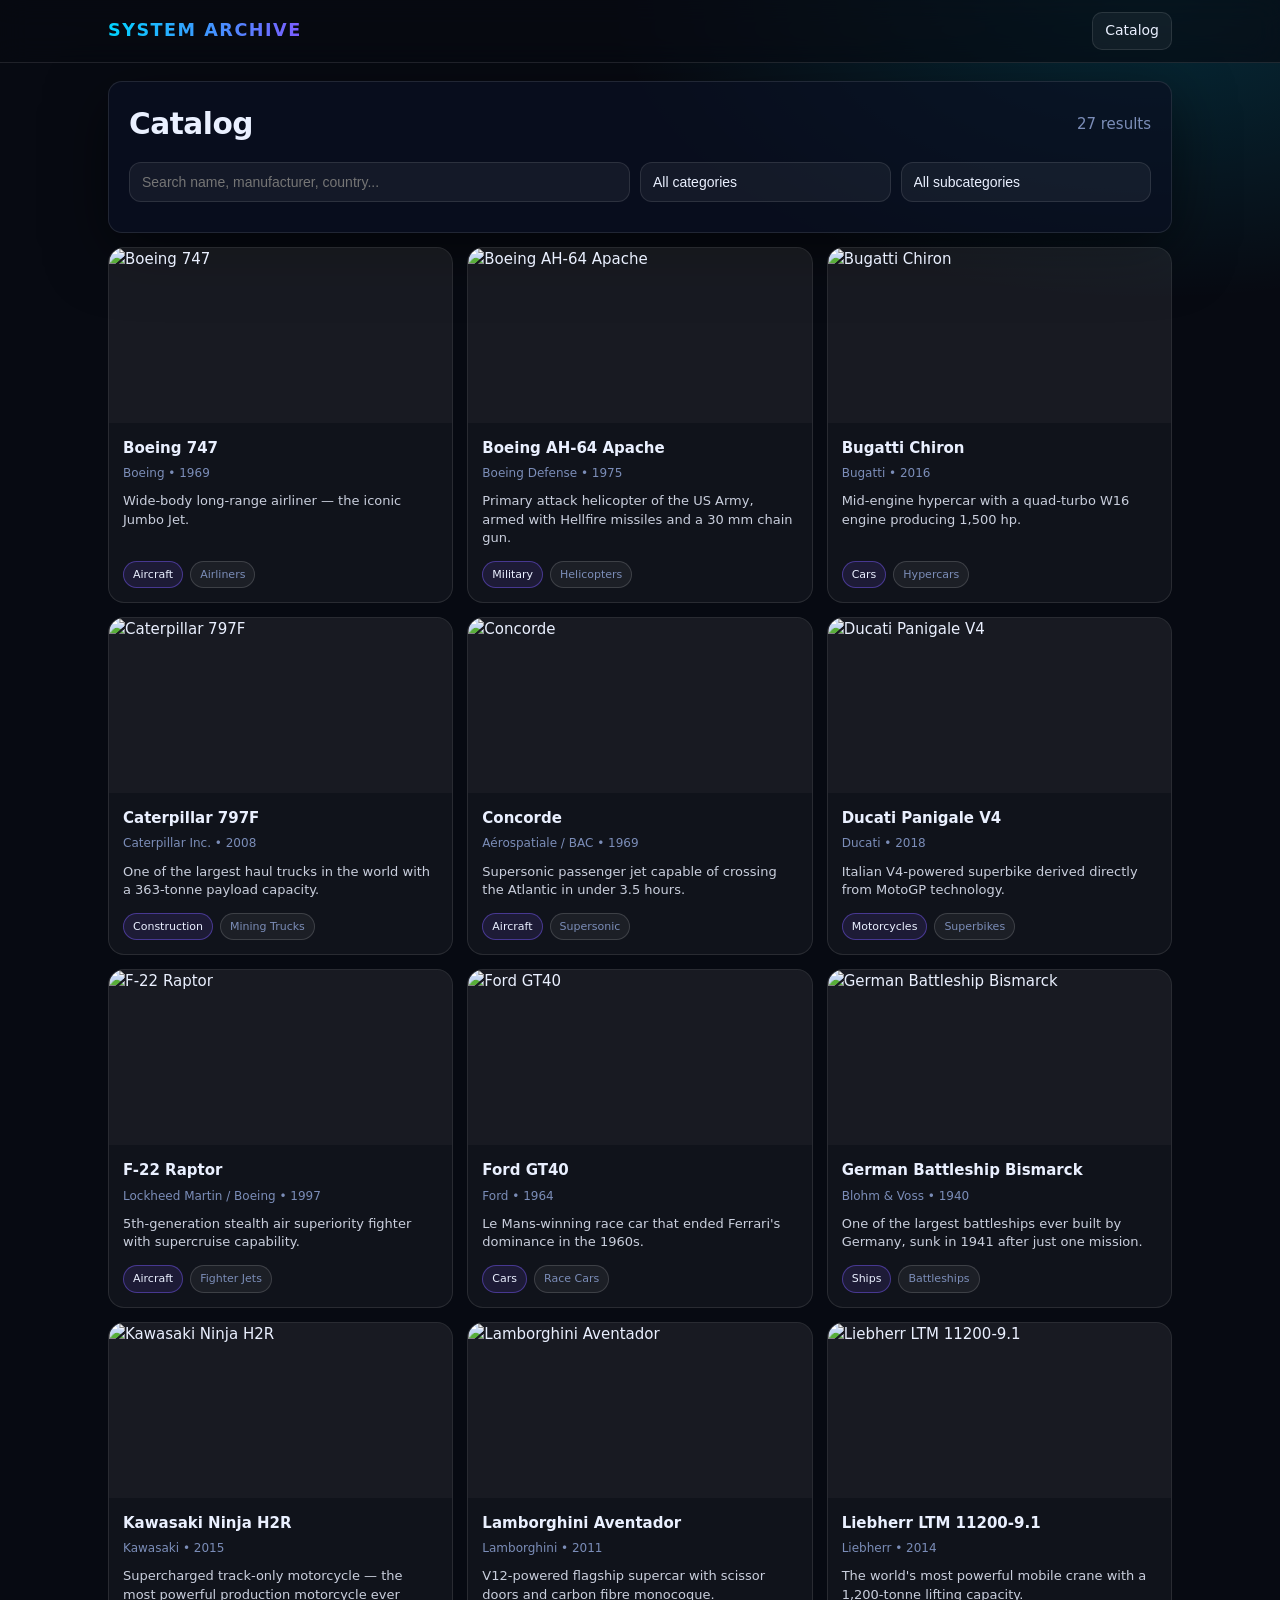
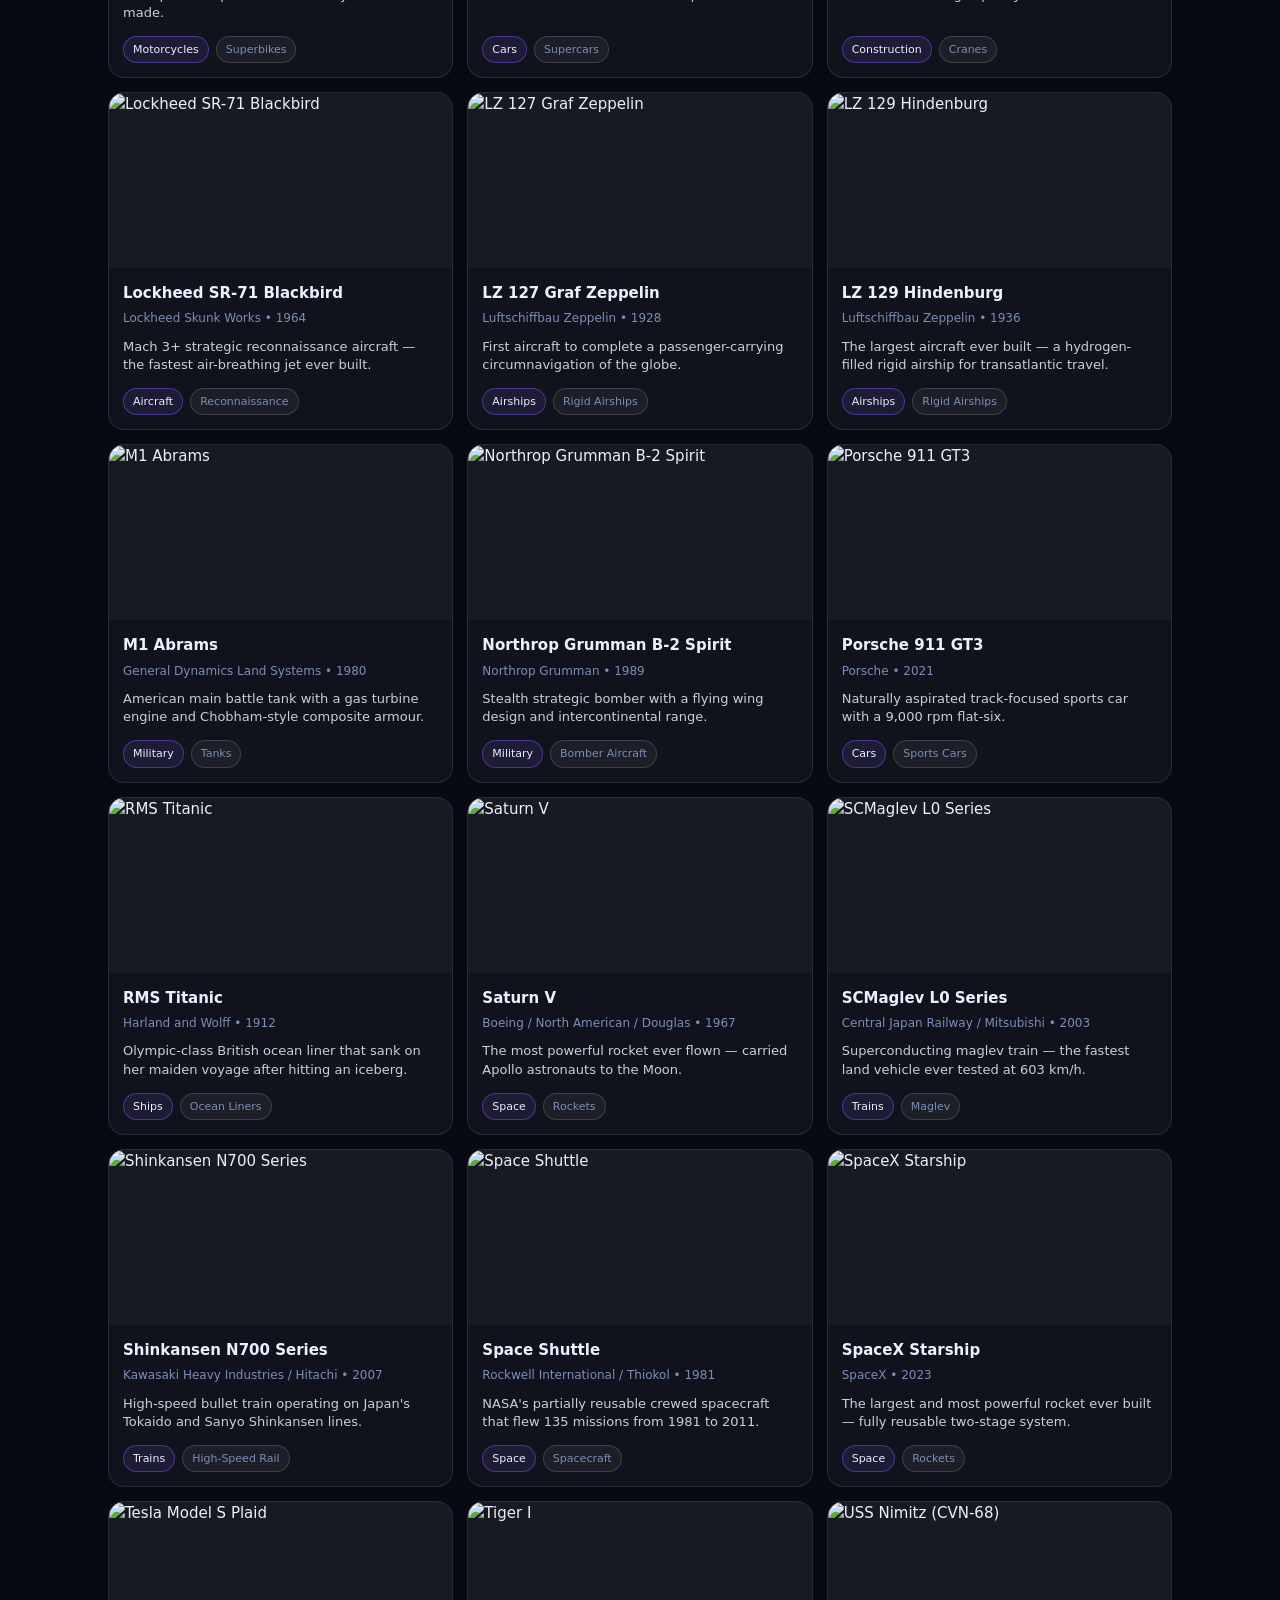
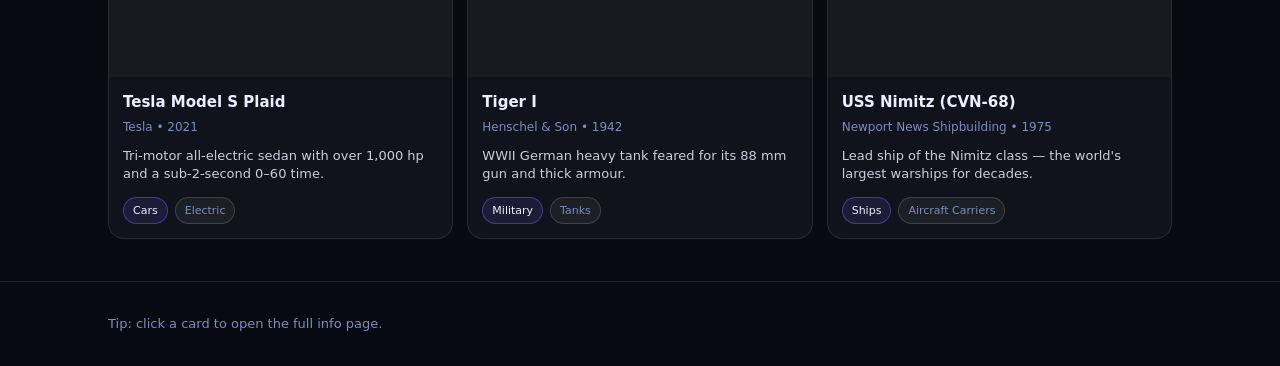
==== catalog.html @ 3d69c048 "feat: rebuild SYSTEM-ARCHIVE as multi-page site" ====
<!doctype html>
<html lang="en">
<head>
  <meta charset="utf-8" />
  <meta name="viewport" content="width=device-width, initial-scale=1" />
  <title>Catalog • SYSTEM ARCHIVE</title>
  <link rel="stylesheet" href="./css/styles.css" />
</head>
<body>
  <header class="top">
    <div class="wrap top__inner">
      <a class="brand" href="./index.html">SYSTEM ARCHIVE</a>
      <nav class="nav">
        <a href="./catalog.html" aria-current="page">Catalog</a>
      </nav>
    </div>
  </header>

  <main class="wrap">
    <section class="panel">
      <div class="row">
        <h1 style="margin:0">Catalog</h1>
        <div id="resultsCount" class="muted">0 results</div>
      </div>

      <div class="filters">
        <input id="searchInput" class="input" placeholder="Search name, manufacturer, country..." />
        <select id="categorySelect" class="input"></select>
        <select id="subcategorySelect" class="input"></select>
      </div>

      <div id="fatalError" class="error"></div>
    </section>

    <section class="grid" id="resultsGrid"></section>
  </main>

  <footer class="foot">
    <div class="wrap muted">Tip: click a card to open the full info page.</div>
  </footer>

  <script src="./js/app.js"></script>
</body>
</html>
---- css/styles.css ----
/* ── TOKENS ── */
:root {
  --bg:       #070A12;
  --bg2:      #0B1022;
  --text:     #EAF0FF;
  --muted:    #7B8DB8;
  --line:     rgba(255,255,255,.10);
  --accent:   #7C5CFF;
  --accent2:  #00D4FF;
  --shadow:   0 18px 60px rgba(0,0,0,.5);
  --r:        14px;
  --max:      1100px;
  --t:        .15s ease;
}

/* ── RESET ── */
*, *::before, *::after { box-sizing: border-box; margin: 0; padding: 0; }
html { scroll-behavior: smooth; }
body {
  font-family: ui-sans-serif, system-ui, -apple-system, "Segoe UI", Roboto, Arial, sans-serif;
  font-size: 15px;
  line-height: 1.55;
  color: var(--text);
  background:
    radial-gradient(900px 500px at 10% -10%, rgba(124,92,255,.22), transparent 60%),
    radial-gradient(900px 500px at 90%   0%, rgba(0,212,255,.16),  transparent 60%),
    var(--bg);
  min-height: 100vh;
}

a { color: inherit; text-decoration: none; }
img { display: block; max-width: 100%; }

/* ── LAYOUT ── */
.wrap {
  max-width: var(--max);
  margin: 0 auto;
  padding: 18px;
}

/* ── TYPOGRAPHY ── */
h1 { font-size: 1.85rem; font-weight: 800; letter-spacing: -.5px; }
h2 { font-size: 1.25rem; font-weight: 700; margin: 18px 0 10px; }
h3 { font-size: 1rem;    font-weight: 700; }
p  { margin-top: 8px; }

.muted { color: var(--muted); }
.error { color: #ffb4b4; margin-top: 10px; }

/* ── PANEL ── */
.panel {
  background: rgba(11,16,34,.72);
  border: 1px solid var(--line);
  border-radius: var(--r);
  box-shadow: var(--shadow);
  padding: 20px;
  margin-bottom: 14px;
}

/* ── HEADER ── */
.top {
  position: sticky;
  top: 0;
  z-index: 100;
  backdrop-filter: blur(14px);
  -webkit-backdrop-filter: blur(14px);
  background: rgba(7,10,18,.65);
  border-bottom: 1px solid var(--line);
}
.top__inner {
  display: flex;
  align-items: center;
  justify-content: space-between;
  gap: 12px;
  padding-top: 12px;
  padding-bottom: 12px;
}
.brand {
  font-size: 1.1rem;
  font-weight: 900;
  letter-spacing: 1.5px;
  text-transform: uppercase;
  background: linear-gradient(90deg, var(--accent2), var(--accent));
  -webkit-background-clip: text;
  -webkit-text-fill-color: transparent;
  background-clip: text;
}
.nav { display: flex; gap: 8px; }
.nav a {
  padding: 7px 12px;
  border-radius: 10px;
  border: 1px solid transparent;
  font-size: 14px;
  transition: border-color var(--t), background var(--t);
}
.nav a:hover,
.nav a[aria-current="page"] {
  border-color: var(--line);
  background: rgba(255,255,255,.05);
}

/* ── BUTTON ── */
.btn {
  display: inline-flex;
  align-items: center;
  justify-content: center;
  padding: 10px 18px;
  border-radius: 12px;
  border: 1px solid rgba(124,92,255,.4);
  background: linear-gradient(90deg, rgba(124,92,255,.25), rgba(0,212,255,.14));
  font-size: 14px;
  font-weight: 600;
  color: var(--text);
  cursor: pointer;
  transition: border-color var(--t), background var(--t), transform var(--t);
}
.btn:hover {
  border-color: rgba(124,92,255,.75);
  background: linear-gradient(90deg, rgba(124,92,255,.35), rgba(0,212,255,.22));
  transform: translateY(-1px);
}
.btn:active { transform: translateY(0); }

/* ── HERO ── */
.hero h1 { margin-bottom: 6px; }
.hero p   { color: var(--muted); }
.hero__actions { margin-top: 16px; display: flex; gap: 10px; flex-wrap: wrap; }

/* ── CATEGORY GRID (home) ── */
.catgrid {
  display: grid;
  grid-template-columns: repeat(5, minmax(0,1fr));
  gap: 12px;
  margin-top: 14px;
}
.cat {
  display: flex;
  flex-direction: column;
  gap: 4px;
  padding: 16px 14px;
  border: 1px solid var(--line);
  border-radius: 16px;
  background: rgba(255,255,255,.04);
  transition: transform var(--t), border-color var(--t), background var(--t);
}
.cat:hover {
  transform: translateY(-3px);
  border-color: rgba(124,92,255,.55);
  background: rgba(124,92,255,.08);
}
.cat__emoji { font-size: 26px; }
.cat__title { font-size: 15px; font-weight: 700; margin-top: 6px; }
.cat__count { font-size: 13px; color: var(--muted); }

/* ── FILTERS (catalog) ── */
section.panel + .grid { margin-top: 0; }

.filters {
  display: grid;
  grid-template-columns: 2fr 1fr 1fr;
  gap: 10px;
  margin-top: 14px;
}

.input {
  width: 100%;
  padding: 11px 12px;
  border-radius: 12px;
  border: 1px solid var(--line);
  background: rgba(255,255,255,.05);
  color: var(--text);
  font-size: 14px;
  outline: none;
  appearance: none;
  color-scheme: dark;
  transition: border-color var(--t);
}
.input:focus { border-color: rgba(124,92,255,.6); }

option {
  background: #0E1632;
  color: var(--text);
}

/* ── ROW UTILITY ── */
.row {
  display: flex;
  align-items: center;
  justify-content: space-between;
  gap: 12px;
  flex-wrap: wrap;
}

/* ── CARD GRID ── */
.grid {
  display: grid;
  grid-template-columns: repeat(3, minmax(0,1fr));
  gap: 14px;
  margin-top: 14px;
}

/* ── CARD ── */
.card {
  display: flex;
  flex-direction: column;
  border: 1px solid var(--line);
  border-radius: 16px;
  overflow: hidden;
  background: rgba(255,255,255,.04);
  transition: transform var(--t), border-color var(--t), box-shadow var(--t);
}
.card:hover {
  transform: translateY(-3px);
  border-color: rgba(0,212,255,.4);
  box-shadow: 0 10px 40px rgba(0,212,255,.08);
}
.card__media {
  height: 175px;
  background: rgba(255,255,255,.03);
  overflow: hidden;
}
.card__media img {
  width: 100%;
  height: 100%;
  object-fit: cover;
  transition: transform .3s ease;
}
.card:hover .card__media img { transform: scale(1.04); }
.card__placeholder {
  height: 100%;
  display: flex;
  align-items: center;
  justify-content: center;
  color: var(--muted);
  font-size: 13px;
}
.card__body   { padding: 14px; display: flex; flex-direction: column; gap: 4px; flex: 1; }
.card__title  { font-weight: 800; font-size: 15px; }
.card__meta   { color: var(--muted); font-size: 12px; }
.card__desc   { color: rgba(234,240,255,.85); font-size: 13px; line-height: 1.4; flex: 1; margin-top: 6px; }

/* ── CHIPS ── */
.chiprow {
  display: flex;
  gap: 7px;
  flex-wrap: wrap;
  margin-top: 10px;
}
.chip {
  font-size: 11px;
  padding: 4px 9px;
  border-radius: 999px;
  border: 1px solid rgba(124,92,255,.45);
  background: rgba(124,92,255,.12);
  text-transform: capitalize;
}
.chip--muted {
  border-color: rgba(255,255,255,.15);
  background: rgba(255,255,255,.05);
  color: var(--muted);
}

/* ── BREADCRUMBS ── */
.crumbs {
  display: flex;
  gap: 8px;
  align-items: center;
  color: var(--muted);
  font-size: 13px;
  margin-bottom: 14px;
  flex-wrap: wrap;
}
.crumbs a { color: var(--text); opacity: .85; }
.crumbs a:hover { opacity: 1; }

/* ── MACHINE DETAIL PAGE ── */
.machine {
  display: grid;
  grid-template-columns: 1fr 1.2fr;
  gap: 20px;
  margin-top: 12px;
  align-items: start;
}
.machine__media img {
  width: 100%;
  height: 360px;
  object-fit: cover;
  border-radius: 14px;
  border: 1px solid var(--line);
}
.machine__info h1 { margin-bottom: 4px; }
.machine__info .muted { font-size: 13px; }

/* ── SPECS TABLE ── */
.specs {
  width: 100%;
  border-collapse: separate;
  border-spacing: 0;
  border: 1px solid var(--line);
  border-radius: 14px;
  overflow: hidden;
  margin-top: 4px;
}
.specs th,
.specs td {
  padding: 10px 14px;
  border-bottom: 1px solid var(--line);
  font-size: 14px;
  text-align: left;
}
.specs th {
  width: 38%;
  font-weight: 600;
  text-transform: capitalize;
  color: var(--muted);
  background: rgba(255,255,255,.03);
}
.specs tr:last-child th,
.specs tr:last-child td { border-bottom: none; }

/* ── SOURCE LINKS ── */
.links { margin: 0; padding-left: 18px; }
.links li { margin-top: 6px; }
.links a { color: var(--accent2); font-size: 14px; }
.links a:hover { text-decoration: underline; }

/* ── FOOTER ── */
.foot {
  margin-top: 24px;
  padding: 14px 0;
  border-top: 1px solid var(--line);
  background: rgba(7,10,18,.35);
  font-size: 13px;
}

/* ── SCROLLBAR ── */
::-webkit-scrollbar { width: 7px; height: 7px; }
::-webkit-scrollbar-track { background: var(--bg); }
::-webkit-scrollbar-thumb { background: rgba(124,92,255,.4); border-radius: 4px; }
::-webkit-scrollbar-thumb:hover { background: rgba(124,92,255,.7); }

/* ── RESPONSIVE ── */
@media (max-width: 980px) {
  .catgrid  { grid-template-columns: repeat(3, minmax(0,1fr)); }
  .grid     { grid-template-columns: repeat(2, minmax(0,1fr)); }
  .machine  { grid-template-columns: 1fr; }
  .machine__media img { height: 260px; }
  .filters  { grid-template-columns: 1fr 1fr; }
}
@media (max-width: 600px) {
  h1 { font-size: 1.45rem; }
  .catgrid  { grid-template-columns: repeat(2, minmax(0,1fr)); }
  .grid     { grid-template-columns: 1fr; }
  .filters  { grid-template-columns: 1fr; }
  .machine  { grid-template-columns: 1fr; }
  .machine__media img { height: 210px; }
}
@media (max-width: 380px) {
  .catgrid  { grid-template-columns: 1fr 1fr; }
}
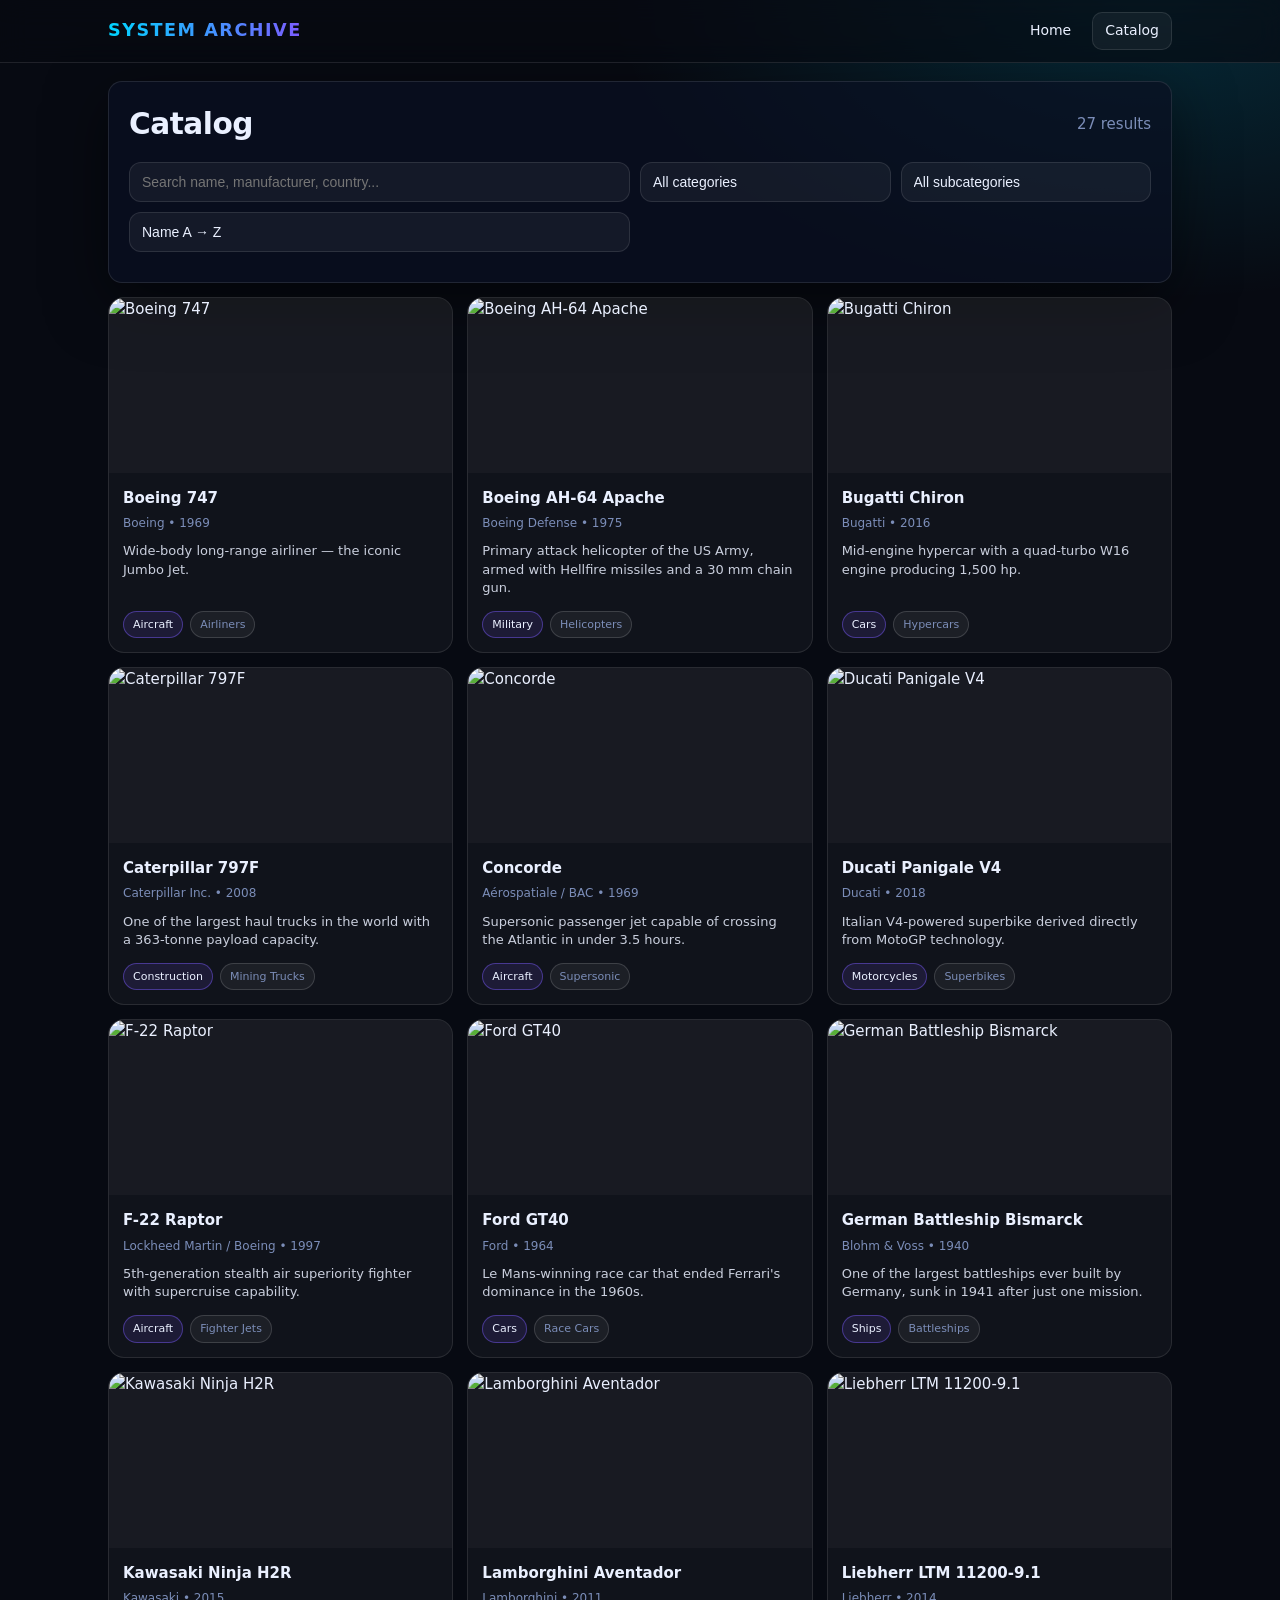
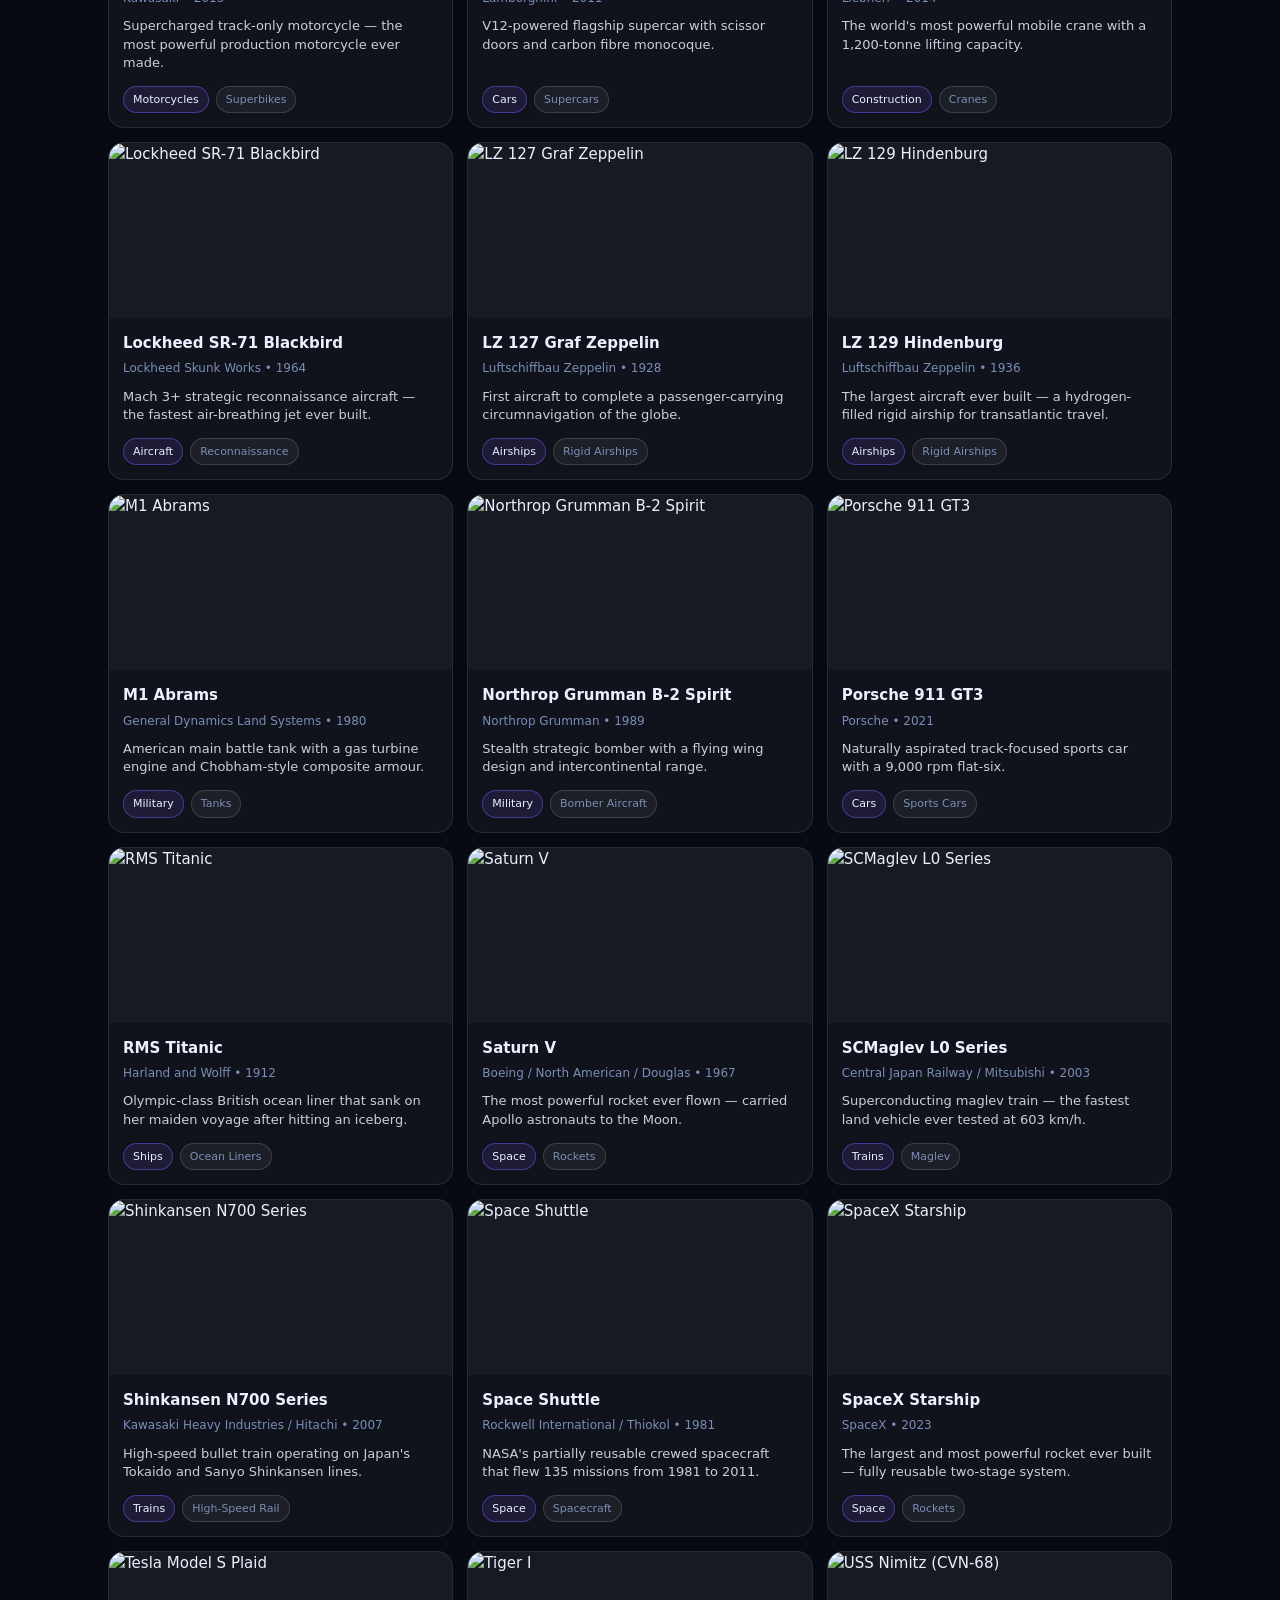
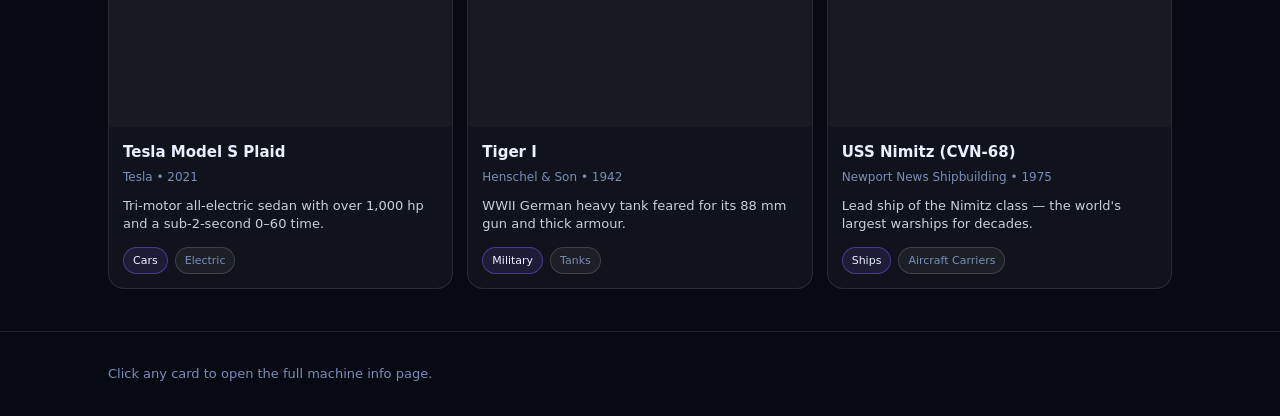
==== commit 522ff59b: "feat: rebuild SYSTEM-ARCHIVE as multi-page site" ====
--- a/catalog.html
+++ b/catalog.html
@@ -7,36 +7,54 @@
   <link rel="stylesheet" href="./css/styles.css" />
 </head>
 <body>
+
   <header class="top">
     <div class="wrap top__inner">
       <a class="brand" href="./index.html">SYSTEM ARCHIVE</a>
       <nav class="nav">
+        <a href="./index.html">Home</a>
         <a href="./catalog.html" aria-current="page">Catalog</a>
       </nav>
     </div>
   </header>
 
-  <main class="wrap">
-    <section class="panel">
-      <div class="row">
-        <h1 style="margin:0">Catalog</h1>
-        <div id="resultsCount" class="muted">0 results</div>
+  <main>
+    <div class="wrap">
+
+      <div class="panel">
+        <div class="row">
+          <h1 style="margin:0">Catalog</h1>
+          <div id="resultsCount" class="muted">0 results</div>
+        </div>
+
+        <div class="filters">
+          <input
+            id="searchInput"
+            class="input"
+            type="search"
+            placeholder="Search name, manufacturer, country..."
+            autocomplete="off"
+          />
+          <select id="categorySelect" class="input"></select>
+          <select id="subcategorySelect" class="input"></select>
+          <select id="sortSelect" class="input">
+            <option value="name_asc">Name A → Z</option>
+            <option value="name_desc">Name Z → A</option>
+            <option value="year_asc">Year oldest first</option>
+            <option value="year_desc">Year newest first</option>
+          </select>
+        </div>
+
+        <div id="fatalError" class="error"></div>
       </div>
 
-      <div class="filters">
-        <input id="searchInput" class="input" placeholder="Search name, manufacturer, country..." />
-        <select id="categorySelect" class="input"></select>
-        <select id="subcategorySelect" class="input"></select>
-      </div>
+      <div class="grid" id="resultsGrid"></div>
 
-      <div id="fatalError" class="error"></div>
-    </section>
-
-    <section class="grid" id="resultsGrid"></section>
+    </div>
   </main>
 
   <footer class="foot">
-    <div class="wrap muted">Tip: click a card to open the full info page.</div>
+    <div class="wrap muted">Click any card to open the full machine info page.</div>
   </footer>
 
   <script src="./js/app.js"></script>
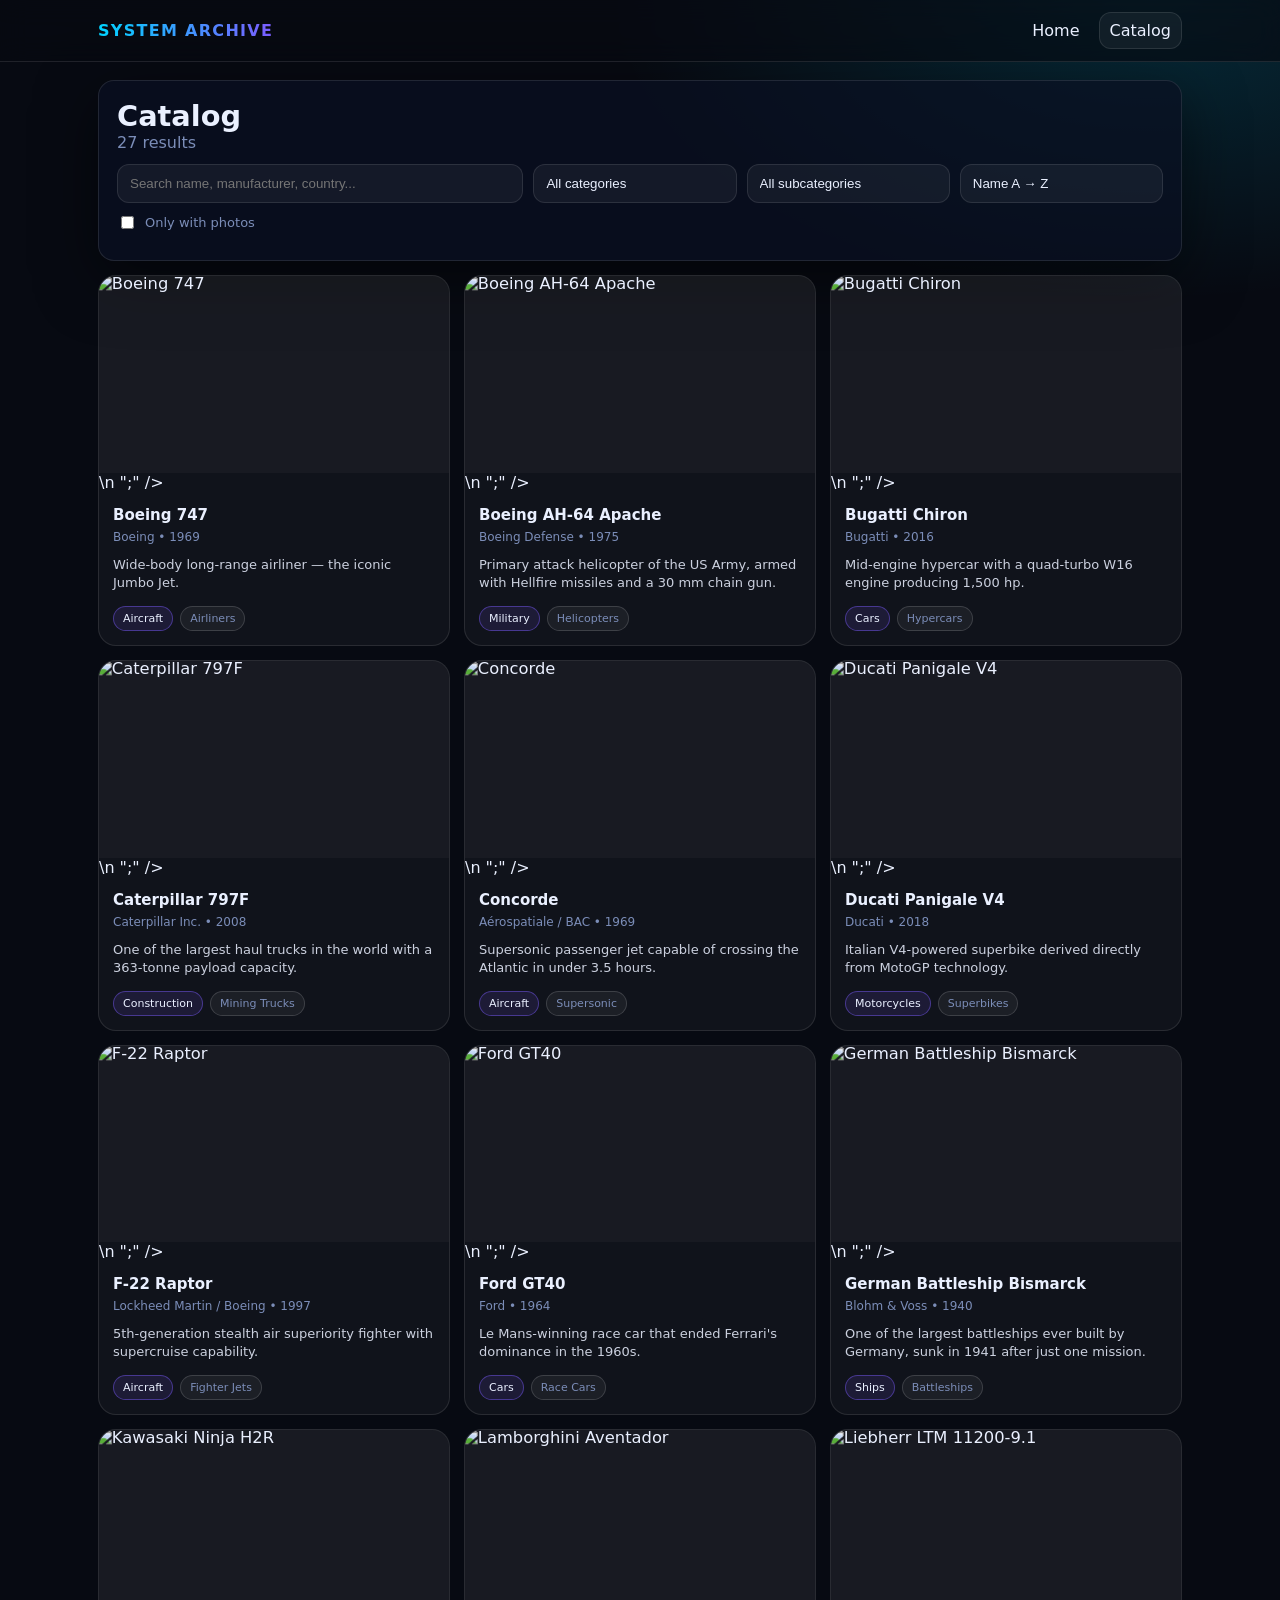
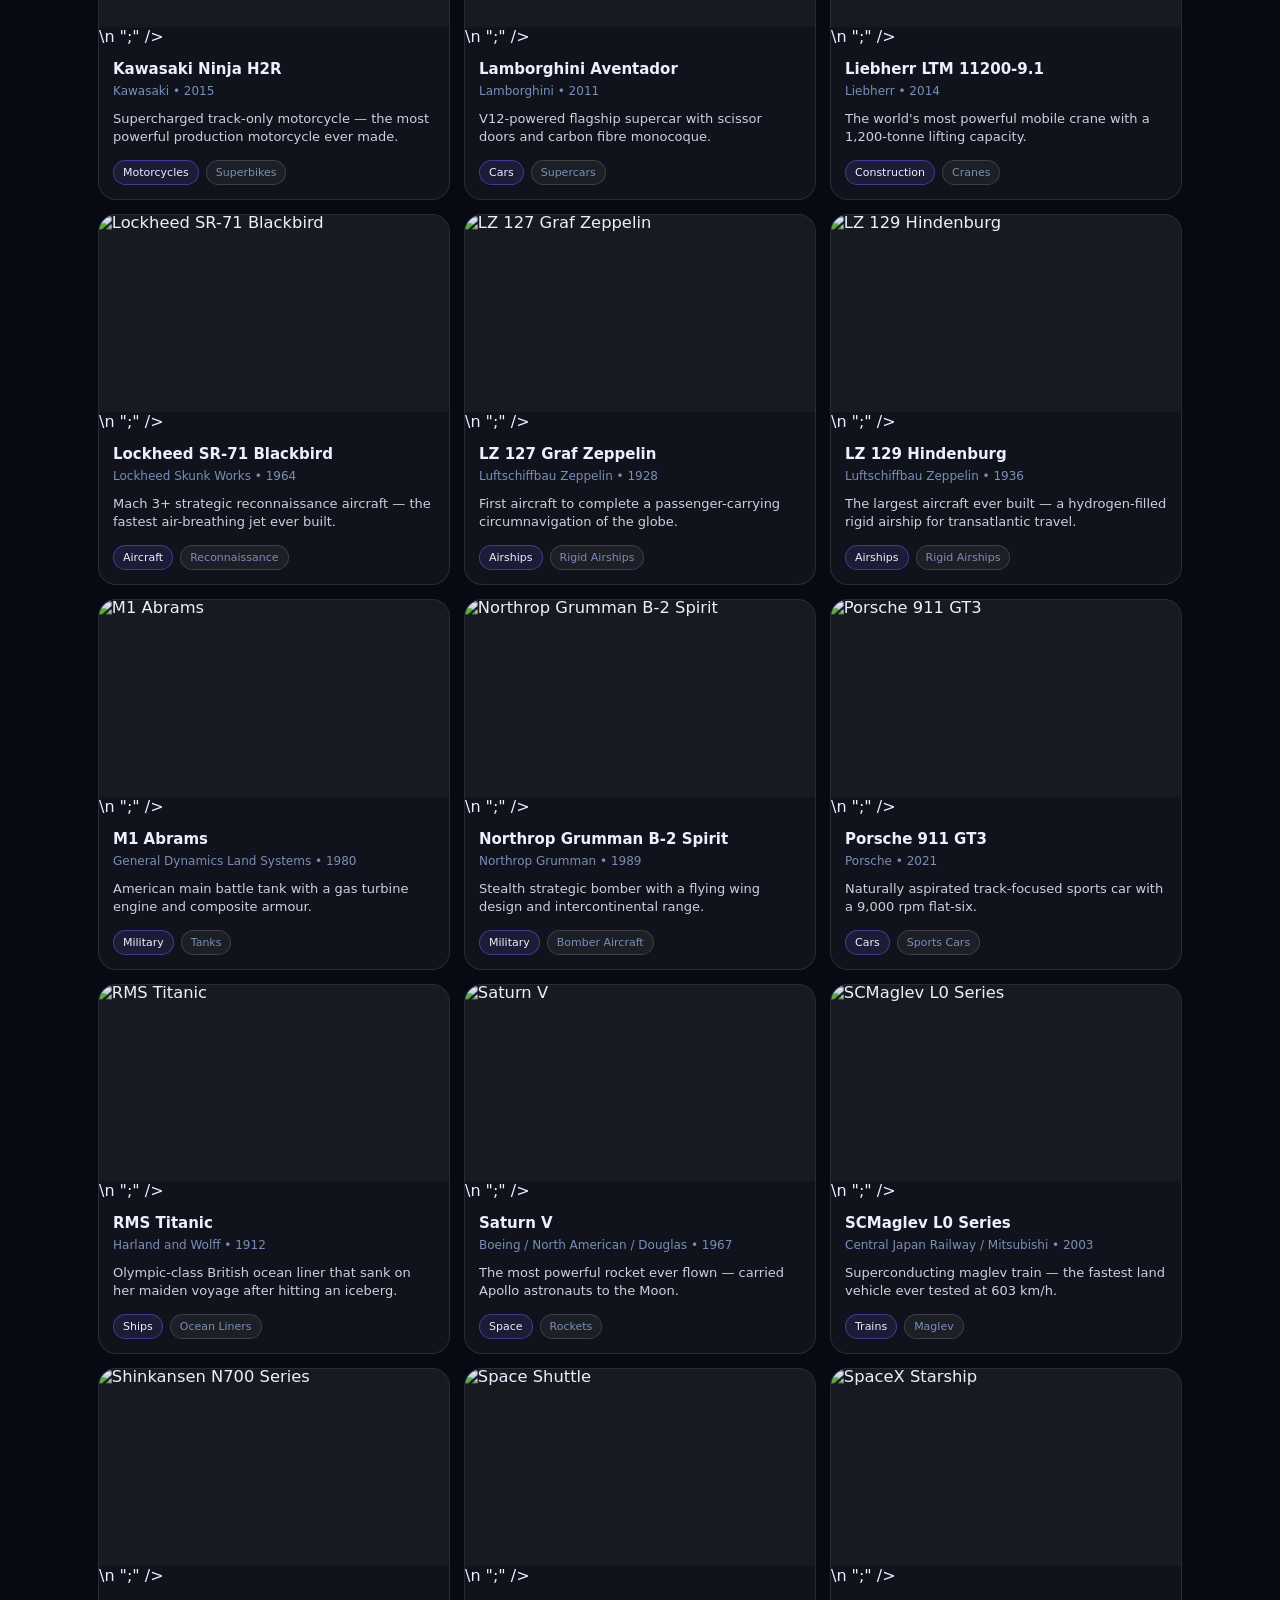
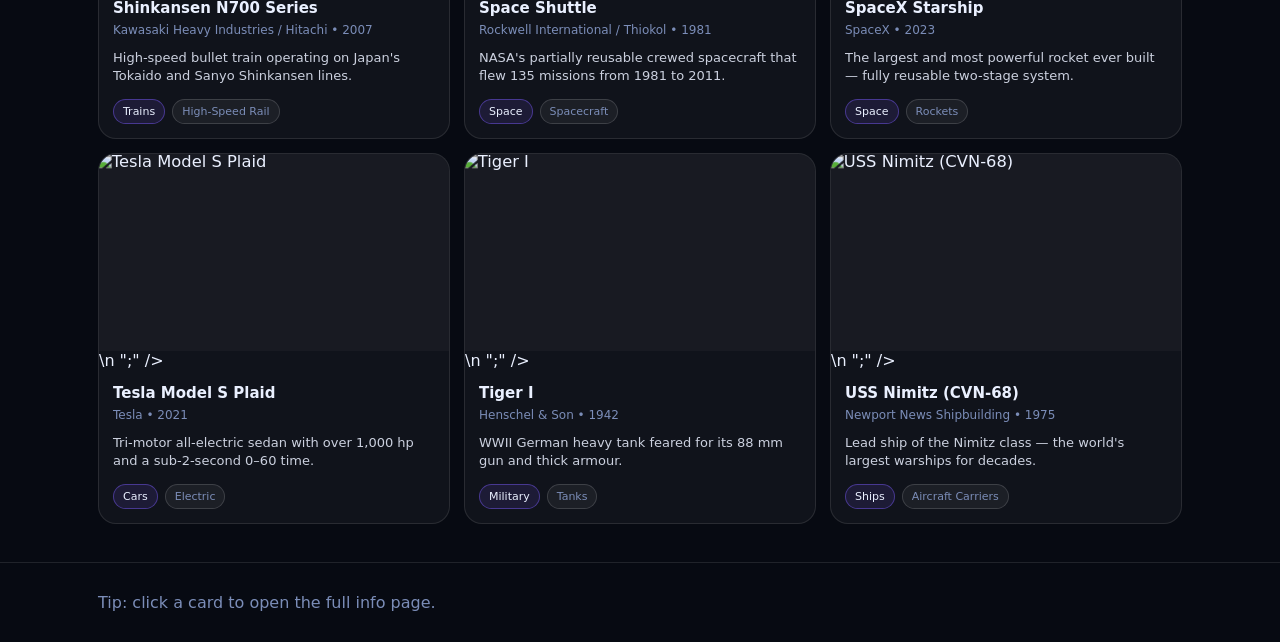
==== commit 5738946a: "feat: rebuild SYSTEM-ARCHIVE as multi-page site" ====
--- a/catalog.html
+++ b/catalog.html
@@ -21,40 +21,41 @@
   <main>
     <div class="wrap">
 
-      <div class="panel">
+      <section class="panel">
         <div class="row">
           <h1 style="margin:0">Catalog</h1>
           <div id="resultsCount" class="muted">0 results</div>
         </div>
 
         <div class="filters">
-          <input
-            id="searchInput"
-            class="input"
-            type="search"
-            placeholder="Search name, manufacturer, country..."
-            autocomplete="off"
-          />
+          <input id="searchInput" class="input" type="search" placeholder="Search name, manufacturer, country..." autocomplete="off" />
           <select id="categorySelect" class="input"></select>
           <select id="subcategorySelect" class="input"></select>
           <select id="sortSelect" class="input">
             <option value="name_asc">Name A → Z</option>
             <option value="name_desc">Name Z → A</option>
+            <option value="year_desc">Year newest first</option>
             <option value="year_asc">Year oldest first</option>
-            <option value="year_desc">Year newest first</option>
           </select>
         </div>
 
+        <div class="toggles">
+          <label class="toggle">
+            <input id="onlyWithPhotos" type="checkbox" />
+            <span>Only with photos</span>
+          </label>
+        </div>
+
         <div id="fatalError" class="error"></div>
-      </div>
+      </section>
 
-      <div class="grid" id="resultsGrid"></div>
+      <section class="grid" id="resultsGrid"></section>
 
     </div>
   </main>
 
   <footer class="foot">
-    <div class="wrap muted">Click any card to open the full machine info page.</div>
+    <div class="wrap muted">Tip: click a card to open the full info page.</div>
   </footer>
 
   <script src="./js/app.js"></script>
--- a/css/styles.css
+++ b/css/styles.css
@@ -1,360 +1,286 @@
-/* ── TOKENS ── */
-:root {
-  --bg:       #070A12;
-  --bg2:      #0B1022;
-  --text:     #EAF0FF;
-  --muted:    #7B8DB8;
-  --line:     rgba(255,255,255,.10);
-  --accent:   #7C5CFF;
-  --accent2:  #00D4FF;
-  --shadow:   0 18px 60px rgba(0,0,0,.5);
-  --r:        14px;
-  --max:      1100px;
-  --t:        .15s ease;
-}
-
-/* ── RESET ── */
-*, *::before, *::after { box-sizing: border-box; margin: 0; padding: 0; }
-html { scroll-behavior: smooth; }
-body {
+:root{
+  --bg:#070A12;
+  --panel:#0B1022;
+  --text:#EAF0FF;
+  --muted:#7B8DB8;
+  --line:rgba(255,255,255,.10);
+  --accent:#7C5CFF;
+  --accent2:#00D4FF;
+  --danger:#ffb4b4;
+  --shadow:0 18px 60px rgba(0,0,0,.5);
+  --r:16px;
+  --max:1120px;
+  --t:.14s ease;
+}
+
+*{box-sizing:border-box}
+html,body{margin:0;padding:0}
+body{
   font-family: ui-sans-serif, system-ui, -apple-system, "Segoe UI", Roboto, Arial, sans-serif;
-  font-size: 15px;
-  line-height: 1.55;
-  color: var(--text);
+  color:var(--text);
   background:
     radial-gradient(900px 500px at 10% -10%, rgba(124,92,255,.22), transparent 60%),
-    radial-gradient(900px 500px at 90%   0%, rgba(0,212,255,.16),  transparent 60%),
+    radial-gradient(900px 500px at 90%   0%, rgba(0,212,255,.16), transparent 60%),
     var(--bg);
-  min-height: 100vh;
-}
-
-a { color: inherit; text-decoration: none; }
-img { display: block; max-width: 100%; }
-
-/* ── LAYOUT ── */
-.wrap {
-  max-width: var(--max);
-  margin: 0 auto;
-  padding: 18px;
-}
-
-/* ── TYPOGRAPHY ── */
-h1 { font-size: 1.85rem; font-weight: 800; letter-spacing: -.5px; }
-h2 { font-size: 1.25rem; font-weight: 700; margin: 18px 0 10px; }
-h3 { font-size: 1rem;    font-weight: 700; }
-p  { margin-top: 8px; }
-
-.muted { color: var(--muted); }
-.error { color: #ffb4b4; margin-top: 10px; }
-
-/* ── PANEL ── */
-.panel {
-  background: rgba(11,16,34,.72);
-  border: 1px solid var(--line);
-  border-radius: var(--r);
-  box-shadow: var(--shadow);
-  padding: 20px;
-  margin-bottom: 14px;
-}
-
-/* ── HEADER ── */
-.top {
-  position: sticky;
-  top: 0;
-  z-index: 100;
+  min-height:100vh;
+}
+
+a{color:inherit;text-decoration:none}
+img{display:block;max-width:100%}
+
+.wrap{max-width:var(--max);margin:0 auto;padding:18px}
+.muted{color:var(--muted)}
+.error{color:var(--danger);margin-top:10px}
+
+.panel{
+  background:rgba(11,16,34,.72);
+  border:1px solid var(--line);
+  border-radius:var(--r);
+  box-shadow:var(--shadow);
+  padding:18px;
+  margin-bottom:14px;
+}
+
+.top{
+  position:sticky;top:0;z-index:50;
   backdrop-filter: blur(14px);
   -webkit-backdrop-filter: blur(14px);
   background: rgba(7,10,18,.65);
-  border-bottom: 1px solid var(--line);
-}
-.top__inner {
-  display: flex;
-  align-items: center;
-  justify-content: space-between;
-  gap: 12px;
-  padding-top: 12px;
-  padding-bottom: 12px;
-}
-.brand {
-  font-size: 1.1rem;
-  font-weight: 900;
-  letter-spacing: 1.5px;
-  text-transform: uppercase;
+  border-bottom:1px solid var(--line);
+}
+.top__inner{display:flex;align-items:center;justify-content:space-between;gap:12px;padding-top:12px;padding-bottom:12px}
+.brand{
+  font-weight:900;letter-spacing:1.3px;text-transform:uppercase;
   background: linear-gradient(90deg, var(--accent2), var(--accent));
-  -webkit-background-clip: text;
-  -webkit-text-fill-color: transparent;
-  background-clip: text;
-}
-.nav { display: flex; gap: 8px; }
-.nav a {
-  padding: 7px 12px;
-  border-radius: 10px;
-  border: 1px solid transparent;
-  font-size: 14px;
-  transition: border-color var(--t), background var(--t);
-}
-.nav a:hover,
-.nav a[aria-current="page"] {
-  border-color: var(--line);
-  background: rgba(255,255,255,.05);
-}
-
-/* ── BUTTON ── */
-.btn {
-  display: inline-flex;
-  align-items: center;
-  justify-content: center;
-  padding: 10px 18px;
-  border-radius: 12px;
-  border: 1px solid rgba(124,92,255,.4);
+  -webkit-background-clip:text;
+  -webkit-text-fill-color:transparent;
+  background-clip:text;
+}
+.nav{display:flex;gap:8px;flex-wrap:wrap}
+.nav a{padding:8px 10px;border-radius:12px;border:1px solid transparent;transition: border-color var(--t), background var(--t)}
+.nav a:hover,.nav a[aria-current="page"]{border-color:var(--line);background:rgba(255,255,255,.05)}
+
+h1{font-size:1.8rem;margin:0 0 6px 0}
+h2{font-size:1.15rem;margin:14px 0 10px 0}
+
+.btn{
+  display:inline-flex;align-items:center;justify-content:center;gap:8px;
+  padding:10px 14px;border-radius:12px;
+  border:1px solid rgba(124,92,255,.42);
   background: linear-gradient(90deg, rgba(124,92,255,.25), rgba(0,212,255,.14));
-  font-size: 14px;
-  font-weight: 600;
-  color: var(--text);
-  cursor: pointer;
-  transition: border-color var(--t), background var(--t), transform var(--t);
-}
-.btn:hover {
-  border-color: rgba(124,92,255,.75);
-  background: linear-gradient(90deg, rgba(124,92,255,.35), rgba(0,212,255,.22));
-  transform: translateY(-1px);
-}
-.btn:active { transform: translateY(0); }
-
-/* ── HERO ── */
-.hero h1 { margin-bottom: 6px; }
-.hero p   { color: var(--muted); }
-.hero__actions { margin-top: 16px; display: flex; gap: 10px; flex-wrap: wrap; }
-
-/* ── CATEGORY GRID (home) ── */
-.catgrid {
-  display: grid;
+  font-size:14px;font-weight:650;
+  transition: transform var(--t), border-color var(--t), background var(--t);
+}
+.btn:hover{transform:translateY(-1px);border-color:rgba(124,92,255,.72);background:linear-gradient(90deg, rgba(124,92,255,.34), rgba(0,212,255,.20))}
+.btn:active{transform:translateY(0)}
+.btn--ghost{
+  border-color:rgba(255,255,255,.14);
+  background:rgba(255,255,255,.04);
+}
+.btn--ghost:hover{border-color:rgba(255,255,255,.22);background:rgba(255,255,255,.06)}
+
+.hero p{margin:0;color:var(--muted)}
+.hero__actions{margin-top:14px;display:flex;gap:10px;flex-wrap:wrap}
+
+/* Stats */
+.statsbar{display:flex;gap:10px;flex-wrap:wrap}
+.stat{flex:1;min-width:160px;padding:10px;border:1px solid rgba(255,255,255,.08);border-radius:14px;background:rgba(255,255,255,.03);text-align:center}
+.stat__num{
+  font-size:2rem;font-weight:900;line-height:1.05;
+  background: linear-gradient(90deg, var(--accent2), var(--accent));
+  -webkit-background-clip:text;
+  -webkit-text-fill-color:transparent;
+  background-clip:text;
+}
+.stat__label{margin-top:4px;color:var(--muted);font-size:13px}
+
+/* Categories */
+.catgrid{
+  display:grid;
   grid-template-columns: repeat(5, minmax(0,1fr));
-  gap: 12px;
-  margin-top: 14px;
-}
-.cat {
-  display: flex;
-  flex-direction: column;
-  gap: 4px;
-  padding: 16px 14px;
-  border: 1px solid var(--line);
-  border-radius: 16px;
-  background: rgba(255,255,255,.04);
+  gap:12px;
+  margin-top:12px;
+}
+.cat{
+  border:1px solid var(--line);
+  border-radius:16px;
+  padding:14px;
+  background:rgba(255,255,255,.04);
   transition: transform var(--t), border-color var(--t), background var(--t);
 }
-.cat:hover {
-  transform: translateY(-3px);
-  border-color: rgba(124,92,255,.55);
-  background: rgba(124,92,255,.08);
-}
-.cat__emoji { font-size: 26px; }
-.cat__title { font-size: 15px; font-weight: 700; margin-top: 6px; }
-.cat__count { font-size: 13px; color: var(--muted); }
-
-/* ── FILTERS (catalog) ── */
-section.panel + .grid { margin-top: 0; }
-
-.filters {
-  display: grid;
-  grid-template-columns: 2fr 1fr 1fr;
-  gap: 10px;
-  margin-top: 14px;
-}
-
-.input {
-  width: 100%;
-  padding: 11px 12px;
-  border-radius: 12px;
-  border: 1px solid var(--line);
-  background: rgba(255,255,255,.05);
-  color: var(--text);
-  font-size: 14px;
-  outline: none;
-  appearance: none;
+.cat:hover{transform:translateY(-2px);border-color:rgba(124,92,255,.55);background:rgba(124,92,255,.08)}
+.cat__emoji{font-size:26px}
+.cat__title{font-weight:800;margin-top:8px}
+.cat__count{color:var(--muted);font-size:13px;margin-top:2px}
+
+/* Filters */
+.filters{
+  display:grid;
+  grid-template-columns: 2fr 1fr 1fr 1fr;
+  gap:10px;
+  margin-top:12px;
+}
+.input{
+  width:100%;
+  padding:11px 12px;
+  border-radius:12px;
+  border:1px solid var(--line);
+  background:rgba(255,255,255,.05);
+  color:var(--text);
+  outline:none;
+  appearance:none;
+  transition:border-color var(--t);
   color-scheme: dark;
-  transition: border-color var(--t);
-}
-.input:focus { border-color: rgba(124,92,255,.6); }
-
-option {
-  background: #0E1632;
-  color: var(--text);
-}
-
-/* ── ROW UTILITY ── */
-.row {
-  display: flex;
-  align-items: center;
-  justify-content: space-between;
-  gap: 12px;
-  flex-wrap: wrap;
-}
-
-/* ── CARD GRID ── */
-.grid {
-  display: grid;
+}
+.input:focus{border-color: rgba(124,92,255,.65)}
+option{background:#0E1632;color:var(--text)}
+
+.toggles{margin-top:10px;display:flex;gap:12px;flex-wrap:wrap}
+.toggle{display:flex;gap:8px;align-items:center;color:var(--muted);font-size:13px}
+.toggle input{accent-color: var(--accent)}
+
+/* Grid + Card */
+.grid{
+  display:grid;
   grid-template-columns: repeat(3, minmax(0,1fr));
-  gap: 14px;
-  margin-top: 14px;
-}
-
-/* ── CARD ── */
-.card {
-  display: flex;
-  flex-direction: column;
-  border: 1px solid var(--line);
-  border-radius: 16px;
-  overflow: hidden;
-  background: rgba(255,255,255,.04);
+  gap:14px;
+  margin-top:14px;
+}
+.card{
+  border:1px solid var(--line);
+  border-radius:18px;
+  overflow:hidden;
+  background:rgba(255,255,255,.04);
   transition: transform var(--t), border-color var(--t), box-shadow var(--t);
-}
-.card:hover {
-  transform: translateY(-3px);
-  border-color: rgba(0,212,255,.4);
-  box-shadow: 0 10px 40px rgba(0,212,255,.08);
-}
-.card__media {
-  height: 175px;
+  display:flex;flex-direction:column;
+}
+.card:hover{transform: translateY(-2px);border-color: rgba(0,212,255,.40);box-shadow: 0 10px 40px rgba(0,212,255,.08)}
+.card__media{
+  position:relative;
+  width:100%;
+  aspect-ratio: 16 / 9;     /* IMPORTANT: consistent image size */
   background: rgba(255,255,255,.03);
-  overflow: hidden;
-}
-.card__media img {
-  width: 100%;
-  height: 100%;
+  overflow:hidden;
+}
+.card__media img{
+  width:100%;
+  height:100%;
+  object-fit:cover;
+  object-position:center;
+  transform: scale(1.02);
+  transition: transform .25s ease;
+}
+.card:hover .card__media img{transform: scale(1.06)}
+.card__body{padding:14px;display:flex;flex-direction:column;gap:4px;flex:1}
+.card__title{font-weight:900;font-size:15px}
+.card__meta{color:var(--muted);font-size:12px;margin-top:2px}
+.card__desc{margin-top:8px;color:rgba(234,240,255,.86);font-size:13px;line-height:1.38;flex:1}
+
+.placeholder{
+  height:100%;
+  display:flex;
+  align-items:center;
+  justify-content:center;
+  text-align:center;
+  padding:16px;
+  color:rgba(234,240,255,.82);
+  background:
+    radial-gradient(500px 220px at 20% 20%, rgba(124,92,255,.18), transparent 55%),
+    radial-gradient(500px 220px at 80% 40%, rgba(0,212,255,.14), transparent 55%),
+    rgba(255,255,255,.03);
+  border-bottom:1px solid rgba(255,255,255,.06);
+}
+.placeholder__name{font-weight:900}
+.placeholder__sub{margin-top:6px;color:var(--muted);font-size:12px}
+
+.chiprow{display:flex;gap:7px;flex-wrap:wrap;margin-top:10px}
+.chip{
+  font-size:11px;padding:5px 9px;border-radius:999px;
+  border:1px solid rgba(124,92,255,.45);
+  background:rgba(124,92,255,.12);
+  text-transform: capitalize;
+}
+.chip--muted{border-color:rgba(255,255,255,.15);background:rgba(255,255,255,.05);color:var(--muted)}
+
+/* No results */
+.no-results{
+  grid-column: 1 / -1;
+  text-align:center;
+  padding:44px 14px;
+  border:1px dashed rgba(255,255,255,.16);
+  border-radius:16px;
+  color:var(--muted);
+}
+
+/* Machine page */
+.crumbs{display:flex;gap:8px;align-items:center;flex-wrap:wrap;color:var(--muted);font-size:13px;margin-bottom:12px}
+.crumbs a{color:var(--text);opacity:.88}
+.crumbs a:hover{opacity:1}
+
+.machine{
+  display:grid;
+  grid-template-columns: 1.05fr 1.25fr;
+  gap:16px;
+  align-items:start;
+}
+.gallery{
+  border:1px solid var(--line);
+  border-radius:16px;
+  overflow:hidden;
+  background:rgba(255,255,255,.03);
+}
+.gallery__main{
+  width:100%;
+  aspect-ratio: 16 / 10;
   object-fit: cover;
-  transition: transform .3s ease;
-}
-.card:hover .card__media img { transform: scale(1.04); }
-.card__placeholder {
-  height: 100%;
-  display: flex;
-  align-items: center;
-  justify-content: center;
-  color: var(--muted);
-  font-size: 13px;
-}
-.card__body   { padding: 14px; display: flex; flex-direction: column; gap: 4px; flex: 1; }
-.card__title  { font-weight: 800; font-size: 15px; }
-.card__meta   { color: var(--muted); font-size: 12px; }
-.card__desc   { color: rgba(234,240,255,.85); font-size: 13px; line-height: 1.4; flex: 1; margin-top: 6px; }
-
-/* ── CHIPS ── */
-.chiprow {
-  display: flex;
-  gap: 7px;
-  flex-wrap: wrap;
-  margin-top: 10px;
-}
-.chip {
-  font-size: 11px;
-  padding: 4px 9px;
-  border-radius: 999px;
-  border: 1px solid rgba(124,92,255,.45);
-  background: rgba(124,92,255,.12);
-  text-transform: capitalize;
-}
-.chip--muted {
-  border-color: rgba(255,255,255,.15);
-  background: rgba(255,255,255,.05);
-  color: var(--muted);
-}
-
-/* ── BREADCRUMBS ── */
-.crumbs {
-  display: flex;
-  gap: 8px;
-  align-items: center;
-  color: var(--muted);
-  font-size: 13px;
-  margin-bottom: 14px;
-  flex-wrap: wrap;
-}
-.crumbs a { color: var(--text); opacity: .85; }
-.crumbs a:hover { opacity: 1; }
-
-/* ── MACHINE DETAIL PAGE ── */
-.machine {
-  display: grid;
-  grid-template-columns: 1fr 1.2fr;
-  gap: 20px;
-  margin-top: 12px;
-  align-items: start;
-}
-.machine__media img {
-  width: 100%;
-  height: 360px;
-  object-fit: cover;
-  border-radius: 14px;
-  border: 1px solid var(--line);
-}
-.machine__info h1 { margin-bottom: 4px; }
-.machine__info .muted { font-size: 13px; }
-
-/* ── SPECS TABLE ── */
-.specs {
-  width: 100%;
-  border-collapse: separate;
-  border-spacing: 0;
-  border: 1px solid var(--line);
-  border-radius: 14px;
-  overflow: hidden;
-  margin-top: 4px;
-}
-.specs th,
-.specs td {
-  padding: 10px 14px;
-  border-bottom: 1px solid var(--line);
-  font-size: 14px;
-  text-align: left;
-}
-.specs th {
-  width: 38%;
-  font-weight: 600;
-  text-transform: capitalize;
-  color: var(--muted);
-  background: rgba(255,255,255,.03);
-}
-.specs tr:last-child th,
-.specs tr:last-child td { border-bottom: none; }
-
-/* ── SOURCE LINKS ── */
-.links { margin: 0; padding-left: 18px; }
-.links li { margin-top: 6px; }
-.links a { color: var(--accent2); font-size: 14px; }
-.links a:hover { text-decoration: underline; }
-
-/* ── FOOTER ── */
-.foot {
-  margin-top: 24px;
-  padding: 14px 0;
-  border-top: 1px solid var(--line);
-  background: rgba(7,10,18,.35);
-  font-size: 13px;
-}
-
-/* ── SCROLLBAR ── */
-::-webkit-scrollbar { width: 7px; height: 7px; }
-::-webkit-scrollbar-track { background: var(--bg); }
-::-webkit-scrollbar-thumb { background: rgba(124,92,255,.4); border-radius: 4px; }
-::-webkit-scrollbar-thumb:hover { background: rgba(124,92,255,.7); }
-
-/* ── RESPONSIVE ── */
-@media (max-width: 980px) {
-  .catgrid  { grid-template-columns: repeat(3, minmax(0,1fr)); }
-  .grid     { grid-template-columns: repeat(2, minmax(0,1fr)); }
-  .machine  { grid-template-columns: 1fr; }
-  .machine__media img { height: 260px; }
-  .filters  { grid-template-columns: 1fr 1fr; }
-}
-@media (max-width: 600px) {
-  h1 { font-size: 1.45rem; }
-  .catgrid  { grid-template-columns: repeat(2, minmax(0,1fr)); }
-  .grid     { grid-template-columns: 1fr; }
-  .filters  { grid-template-columns: 1fr; }
-  .machine  { grid-template-columns: 1fr; }
-  .machine__media img { height: 210px; }
-}
-@media (max-width: 380px) {
-  .catgrid  { grid-template-columns: 1fr 1fr; }
-}
+}
+.gallery__thumbs{
+  display:flex;
+  gap:8px;
+  padding:10px;
+  overflow:auto;
+  border-top:1px solid rgba(255,255,255,.08);
+  background:rgba(255,255,255,.02);
+}
+.thumb{
+  width:74px;height:54px;flex:0 0 auto;
+  object-fit:cover;border-radius:10px;
+  border:1px solid rgba(255,255,255,.14);
+  opacity:.82;
+  cursor:pointer;
+}
+.thumb.active{border-color: rgba(0,212,255,.55); opacity:1}
+
+.specs{
+  width:100%;
+  border-collapse:separate;
+  border-spacing:0;
+  border:1px solid var(--line);
+  border-radius:16px;
+  overflow:hidden;
+  margin-top:6px;
+}
+.specs th,.specs td{padding:10px 12px;border-bottom:1px solid rgba(255,255,255,.10);font-size:14px;text-align:left}
+.specs th{width:40%;color:var(--muted);background:rgba(255,255,255,.03);text-transform:capitalize}
+.specs tr:last-child th,.specs tr:last-child td{border-bottom:none}
+
+.links{margin:0;padding-left:18px}
+.links li{margin-top:6px}
+.links a{color:rgba(0,212,255,.92)}
+.links a:hover{text-decoration:underline}
+
+/* Footer */
+.foot{margin-top:20px;border-top:1px solid var(--line);background:rgba(7,10,18,.35);padding:12px 0}
+
+/* Responsive */
+@media (max-width: 980px){
+  .catgrid{grid-template-columns: repeat(3, minmax(0,1fr))}
+  .grid{grid-template-columns: repeat(2, minmax(0,1fr))}
+  .filters{grid-template-columns: 1fr 1fr}
+  .machine{grid-template-columns:1fr}
+}
+@media (max-width: 560px){
+  .catgrid{grid-template-columns: repeat(2, minmax(0,1fr))}
+  .grid{grid-template-columns: 1fr}
+  .filters{grid-template-columns: 1fr}
+}
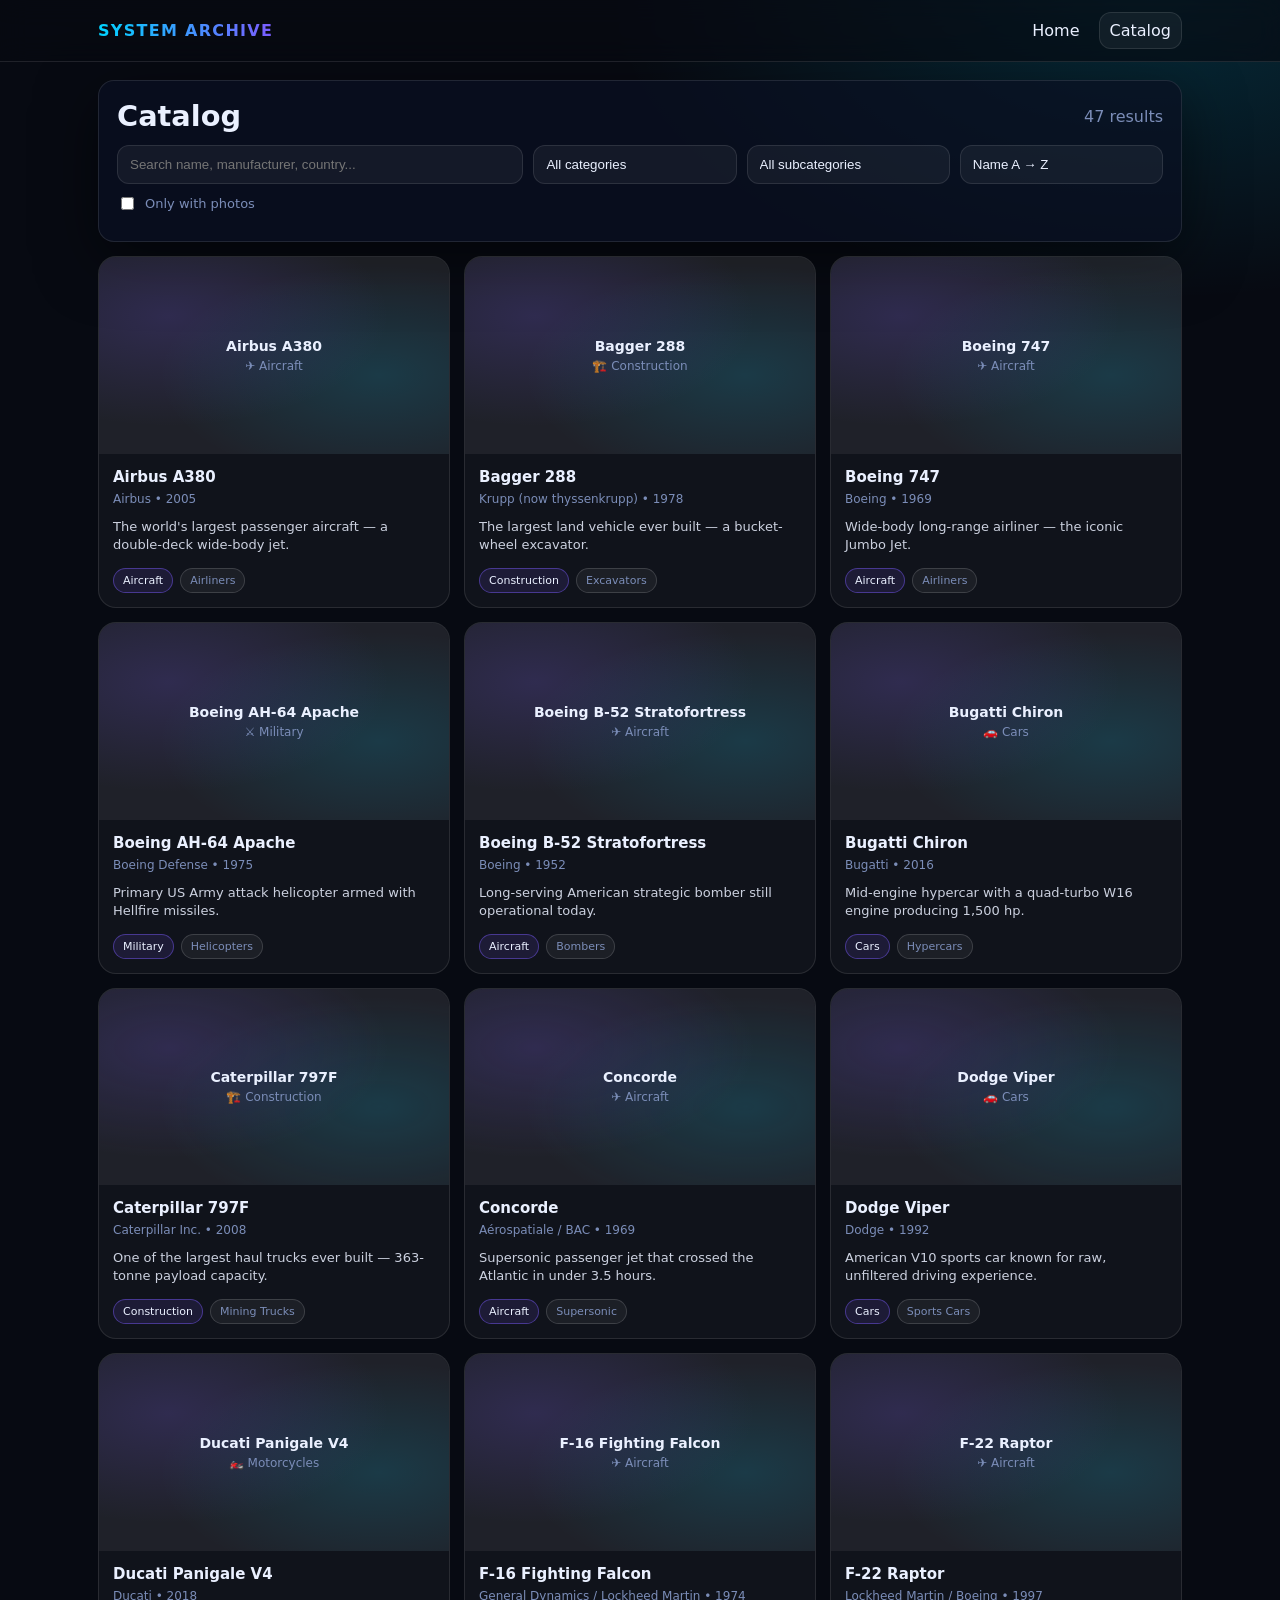
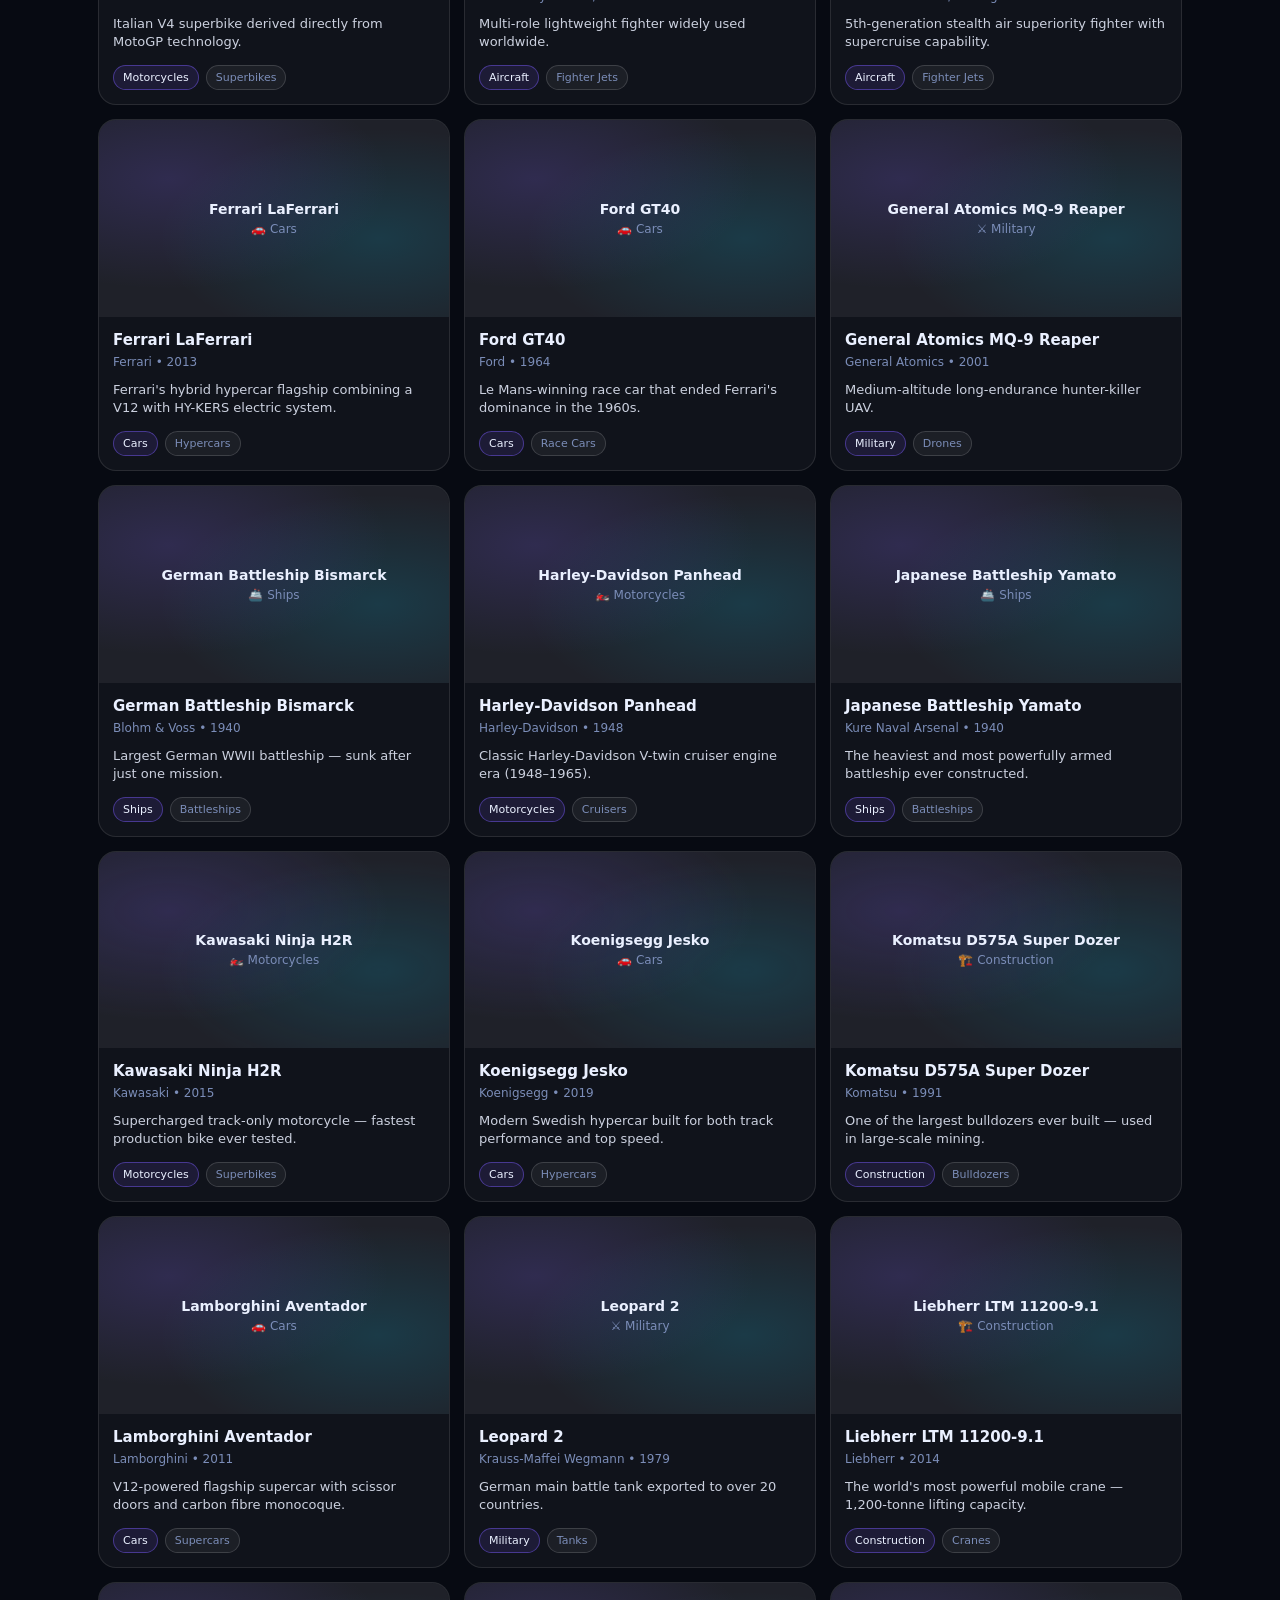
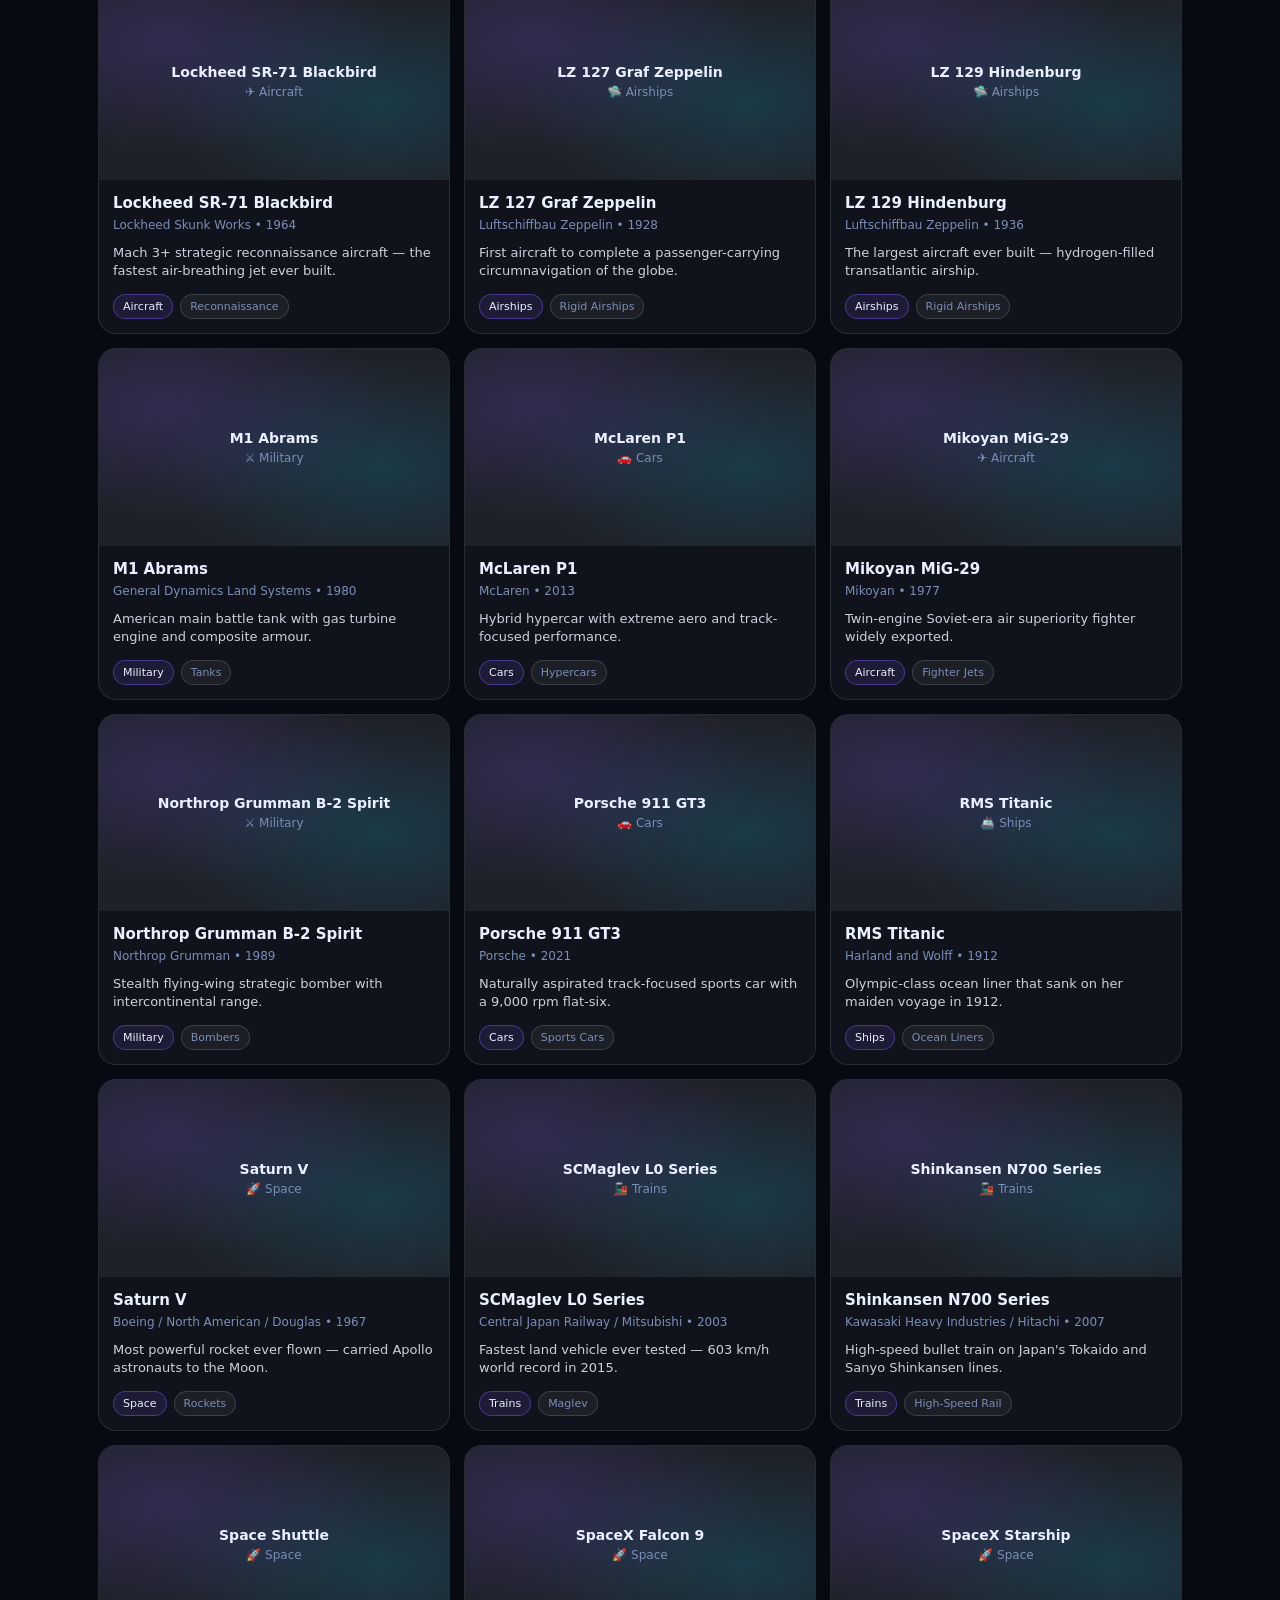
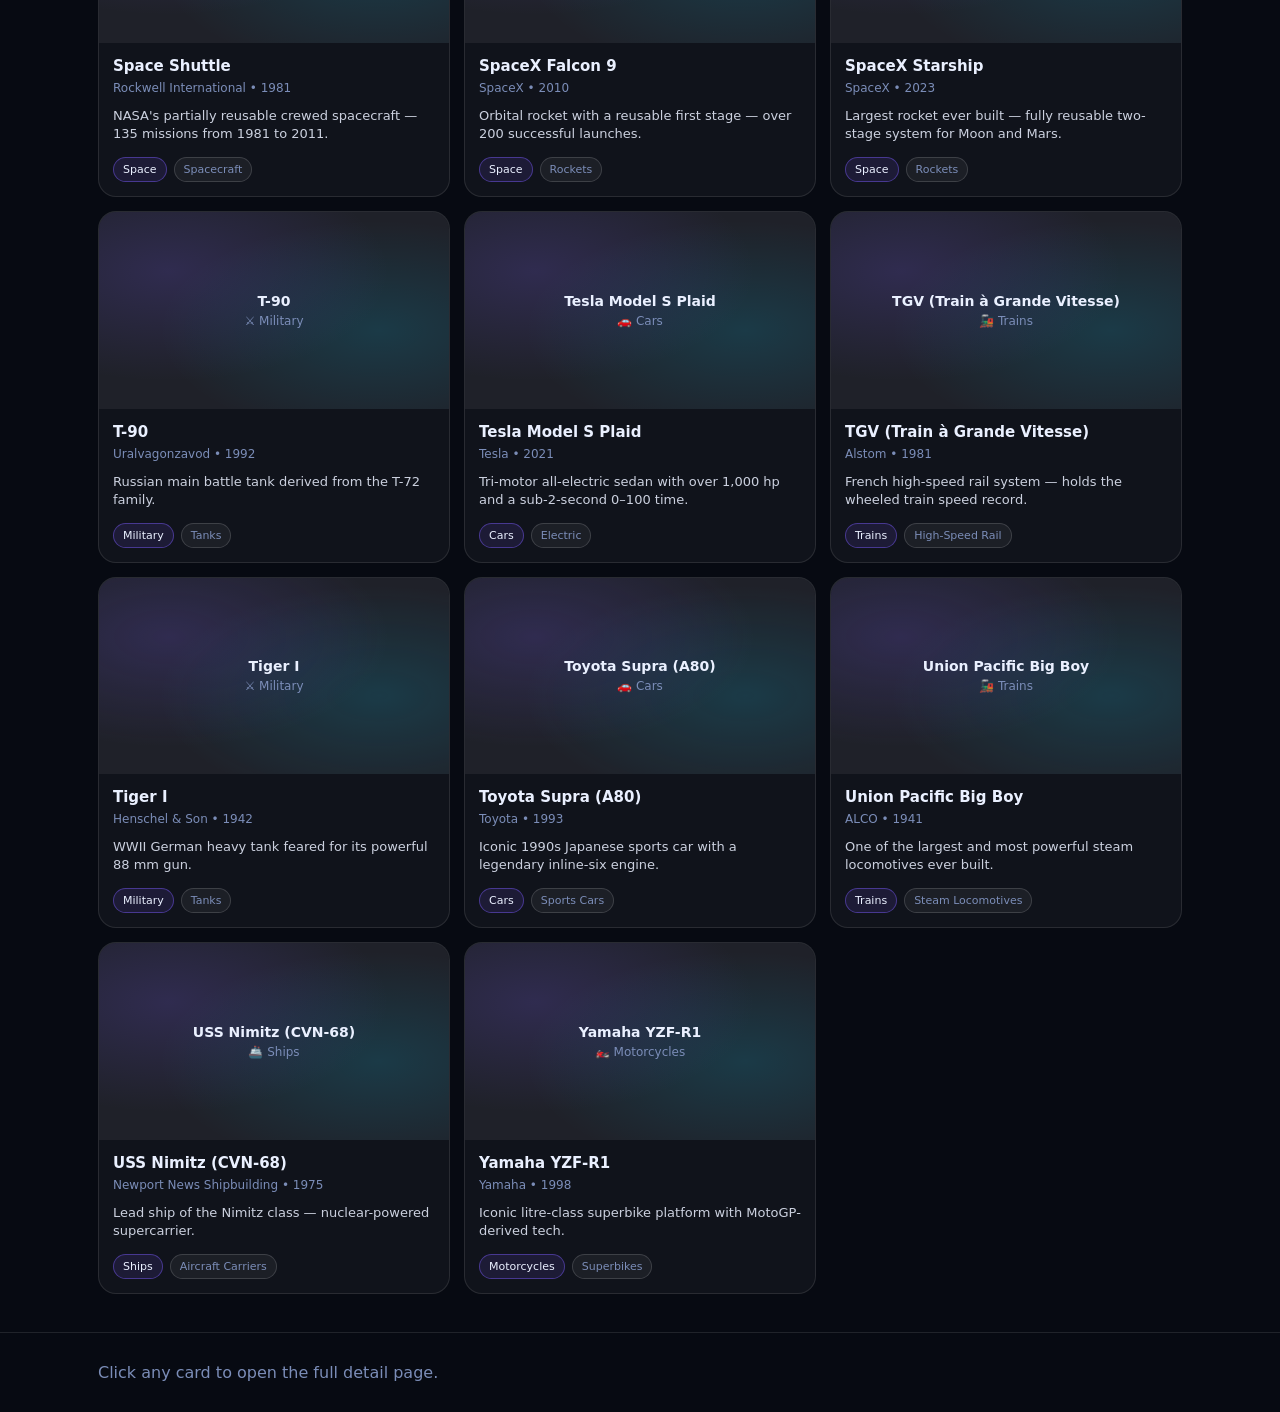
==== commit c22021df: "feat: rebuild SYSTEM-ARCHIVE as multi-page site" ====
--- a/catalog.html
+++ b/catalog.html
@@ -28,10 +28,12 @@
         </div>
 
         <div class="filters">
-          <input id="searchInput" class="input" type="search" placeholder="Search name, manufacturer, country..." autocomplete="off" />
-          <select id="categorySelect" class="input"></select>
+          <input id="searchInput" class="input" type="search"
+                 placeholder="Search name, manufacturer, country..."
+                 autocomplete="off" />
+          <select id="categorySelect"    class="input"></select>
           <select id="subcategorySelect" class="input"></select>
-          <select id="sortSelect" class="input">
+          <select id="sortSelect"        class="input">
             <option value="name_asc">Name A → Z</option>
             <option value="name_desc">Name Z → A</option>
             <option value="year_desc">Year newest first</option>
@@ -55,7 +57,7 @@
   </main>
 
   <footer class="foot">
-    <div class="wrap muted">Tip: click a card to open the full info page.</div>
+    <div class="wrap muted">Click any card to open the full detail page.</div>
   </footer>
 
   <script src="./js/app.js"></script>
--- a/css/styles.css
+++ b/css/styles.css
@@ -1,286 +1,336 @@
-:root{
-  --bg:#070A12;
-  --panel:#0B1022;
-  --text:#EAF0FF;
-  --muted:#7B8DB8;
-  --line:rgba(255,255,255,.10);
-  --accent:#7C5CFF;
+:root {
+  --bg:     #070A12;
+  --panel:  #0B1022;
+  --text:   #EAF0FF;
+  --muted:  #7B8DB8;
+  --line:   rgba(255,255,255,.10);
+  --accent: #7C5CFF;
   --accent2:#00D4FF;
-  --danger:#ffb4b4;
-  --shadow:0 18px 60px rgba(0,0,0,.5);
-  --r:16px;
-  --max:1120px;
-  --t:.14s ease;
-}
-
-*{box-sizing:border-box}
-html,body{margin:0;padding:0}
-body{
+  --danger: #ffb4b4;
+  --shadow: 0 18px 60px rgba(0,0,0,.5);
+  --r:      16px;
+  --max:    1120px;
+  --t:      .14s ease;
+}
+
+*, *::before, *::after { box-sizing: border-box }
+html, body { margin: 0; padding: 0 }
+body {
   font-family: ui-sans-serif, system-ui, -apple-system, "Segoe UI", Roboto, Arial, sans-serif;
-  color:var(--text);
+  color: var(--text);
   background:
     radial-gradient(900px 500px at 10% -10%, rgba(124,92,255,.22), transparent 60%),
-    radial-gradient(900px 500px at 90%   0%, rgba(0,212,255,.16), transparent 60%),
+    radial-gradient(900px 500px at 90%   0%, rgba(0,212,255,.16),  transparent 60%),
     var(--bg);
-  min-height:100vh;
-}
-
-a{color:inherit;text-decoration:none}
-img{display:block;max-width:100%}
-
-.wrap{max-width:var(--max);margin:0 auto;padding:18px}
-.muted{color:var(--muted)}
-.error{color:var(--danger);margin-top:10px}
-
-.panel{
-  background:rgba(11,16,34,.72);
-  border:1px solid var(--line);
-  border-radius:var(--r);
-  box-shadow:var(--shadow);
-  padding:18px;
-  margin-bottom:14px;
-}
-
-.top{
-  position:sticky;top:0;z-index:50;
+  min-height: 100vh;
+}
+
+a   { color: inherit; text-decoration: none }
+img { display: block; max-width: 100% }
+
+.wrap  { max-width: var(--max); margin: 0 auto; padding: 18px }
+.muted { color: var(--muted) }
+.error { color: var(--danger); margin-top: 10px; font-size: 14px }
+.row   { display: flex; align-items: center; justify-content: space-between; gap: 12px }
+
+/* ── Panel ── */
+.panel {
+  background: rgba(11,16,34,.72);
+  border: 1px solid var(--line);
+  border-radius: var(--r);
+  box-shadow: var(--shadow);
+  padding: 18px;
+  margin-bottom: 14px;
+}
+
+/* ── Top bar ── */
+.top {
+  position: sticky; top: 0; z-index: 50;
   backdrop-filter: blur(14px);
   -webkit-backdrop-filter: blur(14px);
   background: rgba(7,10,18,.65);
-  border-bottom:1px solid var(--line);
-}
-.top__inner{display:flex;align-items:center;justify-content:space-between;gap:12px;padding-top:12px;padding-bottom:12px}
-.brand{
-  font-weight:900;letter-spacing:1.3px;text-transform:uppercase;
+  border-bottom: 1px solid var(--line);
+}
+.top__inner {
+  display: flex; align-items: center;
+  justify-content: space-between; gap: 12px;
+  padding-top: 12px; padding-bottom: 12px;
+}
+.brand {
+  font-weight: 900; letter-spacing: 1.3px; text-transform: uppercase;
   background: linear-gradient(90deg, var(--accent2), var(--accent));
-  -webkit-background-clip:text;
-  -webkit-text-fill-color:transparent;
-  background-clip:text;
-}
-.nav{display:flex;gap:8px;flex-wrap:wrap}
-.nav a{padding:8px 10px;border-radius:12px;border:1px solid transparent;transition: border-color var(--t), background var(--t)}
-.nav a:hover,.nav a[aria-current="page"]{border-color:var(--line);background:rgba(255,255,255,.05)}
-
-h1{font-size:1.8rem;margin:0 0 6px 0}
-h2{font-size:1.15rem;margin:14px 0 10px 0}
-
-.btn{
-  display:inline-flex;align-items:center;justify-content:center;gap:8px;
-  padding:10px 14px;border-radius:12px;
-  border:1px solid rgba(124,92,255,.42);
+  -webkit-background-clip: text;
+  -webkit-text-fill-color: transparent;
+  background-clip: text;
+}
+.nav { display: flex; gap: 8px; flex-wrap: wrap }
+.nav a {
+  padding: 8px 10px; border-radius: 12px;
+  border: 1px solid transparent;
+  transition: border-color var(--t), background var(--t);
+}
+.nav a:hover,
+.nav a[aria-current="page"] {
+  border-color: var(--line);
+  background: rgba(255,255,255,.05);
+}
+
+/* ── Typography ── */
+h1 { font-size: 1.8rem; margin: 0 0 6px 0 }
+h2 { font-size: 1.15rem; margin: 16px 0 10px 0 }
+
+/* ── Buttons ── */
+.btn {
+  display: inline-flex; align-items: center; justify-content: center; gap: 8px;
+  padding: 10px 14px; border-radius: 12px;
+  border: 1px solid rgba(124,92,255,.42);
   background: linear-gradient(90deg, rgba(124,92,255,.25), rgba(0,212,255,.14));
-  font-size:14px;font-weight:650;
+  font-size: 14px; font-weight: 650;
   transition: transform var(--t), border-color var(--t), background var(--t);
-}
-.btn:hover{transform:translateY(-1px);border-color:rgba(124,92,255,.72);background:linear-gradient(90deg, rgba(124,92,255,.34), rgba(0,212,255,.20))}
-.btn:active{transform:translateY(0)}
-.btn--ghost{
-  border-color:rgba(255,255,255,.14);
-  background:rgba(255,255,255,.04);
-}
-.btn--ghost:hover{border-color:rgba(255,255,255,.22);background:rgba(255,255,255,.06)}
-
-.hero p{margin:0;color:var(--muted)}
-.hero__actions{margin-top:14px;display:flex;gap:10px;flex-wrap:wrap}
-
-/* Stats */
-.statsbar{display:flex;gap:10px;flex-wrap:wrap}
-.stat{flex:1;min-width:160px;padding:10px;border:1px solid rgba(255,255,255,.08);border-radius:14px;background:rgba(255,255,255,.03);text-align:center}
-.stat__num{
-  font-size:2rem;font-weight:900;line-height:1.05;
+  white-space: nowrap;
+}
+.btn:hover { transform: translateY(-1px); border-color: rgba(124,92,255,.72) }
+.btn:active { transform: translateY(0) }
+.btn--ghost {
+  border-color: rgba(255,255,255,.14);
+  background: rgba(255,255,255,.04);
+}
+.btn--ghost:hover { border-color: rgba(255,255,255,.22); background: rgba(255,255,255,.06) }
+
+/* ── Hero ── */
+.hero p { margin: 0; color: var(--muted) }
+.hero__actions { margin-top: 14px; display: flex; gap: 10px; flex-wrap: wrap }
+
+/* ── Stats ── */
+.statsbar { display: flex; gap: 10px; flex-wrap: wrap }
+.stat {
+  flex: 1; min-width: 150px;
+  padding: 10px; border-radius: 14px;
+  border: 1px solid rgba(255,255,255,.08);
+  background: rgba(255,255,255,.03);
+  text-align: center;
+}
+.stat__num {
+  font-size: 2rem; font-weight: 900; line-height: 1.05;
   background: linear-gradient(90deg, var(--accent2), var(--accent));
-  -webkit-background-clip:text;
-  -webkit-text-fill-color:transparent;
-  background-clip:text;
-}
-.stat__label{margin-top:4px;color:var(--muted);font-size:13px}
-
-/* Categories */
-.catgrid{
-  display:grid;
+  -webkit-background-clip: text;
+  -webkit-text-fill-color: transparent;
+  background-clip: text;
+}
+.stat__label { margin-top: 4px; color: var(--muted); font-size: 13px }
+
+/* ── Category grid ── */
+.catgrid {
+  display: grid;
   grid-template-columns: repeat(5, minmax(0,1fr));
-  gap:12px;
-  margin-top:12px;
-}
-.cat{
-  border:1px solid var(--line);
-  border-radius:16px;
-  padding:14px;
-  background:rgba(255,255,255,.04);
+  gap: 12px;
+  margin-top: 12px;
+}
+.cat {
+  border: 1px solid var(--line); border-radius: 16px;
+  padding: 14px; background: rgba(255,255,255,.04);
   transition: transform var(--t), border-color var(--t), background var(--t);
 }
-.cat:hover{transform:translateY(-2px);border-color:rgba(124,92,255,.55);background:rgba(124,92,255,.08)}
-.cat__emoji{font-size:26px}
-.cat__title{font-weight:800;margin-top:8px}
-.cat__count{color:var(--muted);font-size:13px;margin-top:2px}
-
-/* Filters */
-.filters{
-  display:grid;
+.cat:hover {
+  transform: translateY(-2px);
+  border-color: rgba(124,92,255,.55);
+  background: rgba(124,92,255,.08);
+}
+.cat__emoji { font-size: 26px }
+.cat__title { font-weight: 800; margin-top: 8px }
+.cat__count { color: var(--muted); font-size: 13px; margin-top: 2px }
+
+/* ── Filters ── */
+.filters {
+  display: grid;
   grid-template-columns: 2fr 1fr 1fr 1fr;
-  gap:10px;
-  margin-top:12px;
-}
-.input{
-  width:100%;
-  padding:11px 12px;
-  border-radius:12px;
-  border:1px solid var(--line);
-  background:rgba(255,255,255,.05);
-  color:var(--text);
-  outline:none;
-  appearance:none;
-  transition:border-color var(--t);
+  gap: 10px;
+  margin-top: 12px;
+}
+.input {
+  width: 100%; padding: 11px 12px;
+  border-radius: 12px; border: 1px solid var(--line);
+  background: rgba(255,255,255,.05);
+  color: var(--text); outline: none; appearance: none;
+  transition: border-color var(--t);
   color-scheme: dark;
 }
-.input:focus{border-color: rgba(124,92,255,.65)}
-option{background:#0E1632;color:var(--text)}
-
-.toggles{margin-top:10px;display:flex;gap:12px;flex-wrap:wrap}
-.toggle{display:flex;gap:8px;align-items:center;color:var(--muted);font-size:13px}
-.toggle input{accent-color: var(--accent)}
-
-/* Grid + Card */
-.grid{
-  display:grid;
+.input:focus { border-color: rgba(124,92,255,.65) }
+option { background: #0E1632; color: var(--text) }
+.toggles { margin-top: 10px; display: flex; gap: 12px; flex-wrap: wrap }
+.toggle { display: flex; gap: 8px; align-items: center; color: var(--muted); font-size: 13px }
+.toggle input { accent-color: var(--accent) }
+
+/* ── Grid ── */
+.grid {
+  display: grid;
   grid-template-columns: repeat(3, minmax(0,1fr));
-  gap:14px;
-  margin-top:14px;
-}
-.card{
-  border:1px solid var(--line);
-  border-radius:18px;
-  overflow:hidden;
-  background:rgba(255,255,255,.04);
+  gap: 14px;
+  margin-top: 14px;
+}
+
+/* ── Card ── */
+.card {
+  border: 1px solid var(--line); border-radius: 18px;
+  overflow: hidden; background: rgba(255,255,255,.04);
+  display: flex; flex-direction: column;
   transition: transform var(--t), border-color var(--t), box-shadow var(--t);
-  display:flex;flex-direction:column;
-}
-.card:hover{transform: translateY(-2px);border-color: rgba(0,212,255,.40);box-shadow: 0 10px 40px rgba(0,212,255,.08)}
-.card__media{
-  position:relative;
-  width:100%;
-  aspect-ratio: 16 / 9;     /* IMPORTANT: consistent image size */
-  background: rgba(255,255,255,.03);
-  overflow:hidden;
-}
-.card__media img{
-  width:100%;
-  height:100%;
-  object-fit:cover;
-  object-position:center;
+}
+.card:hover {
+  transform: translateY(-2px);
+  border-color: rgba(0,212,255,.40);
+  box-shadow: 0 10px 40px rgba(0,212,255,.08);
+}
+.card__media {
+  position: relative; width: 100%;
+  aspect-ratio: 16 / 9;
+  background: rgba(255,255,255,.03);
+  overflow: hidden;
+}
+.card__media img {
+  width: 100%; height: 100%;
+  object-fit: cover; object-position: center;
   transform: scale(1.02);
   transition: transform .25s ease;
 }
-.card:hover .card__media img{transform: scale(1.06)}
-.card__body{padding:14px;display:flex;flex-direction:column;gap:4px;flex:1}
-.card__title{font-weight:900;font-size:15px}
-.card__meta{color:var(--muted);font-size:12px;margin-top:2px}
-.card__desc{margin-top:8px;color:rgba(234,240,255,.86);font-size:13px;line-height:1.38;flex:1}
-
-.placeholder{
-  height:100%;
-  display:flex;
-  align-items:center;
-  justify-content:center;
-  text-align:center;
-  padding:16px;
-  color:rgba(234,240,255,.82);
+.card:hover .card__media img { transform: scale(1.06) }
+.card__body {
+  padding: 14px;
+  display: flex; flex-direction: column; gap: 4px; flex: 1;
+}
+.card__title { font-weight: 900; font-size: 15px }
+.card__meta  { color: var(--muted); font-size: 12px; margin-top: 2px }
+.card__desc  { margin-top: 8px; color: rgba(234,240,255,.86); font-size: 13px; line-height: 1.38; flex: 1 }
+
+/* ── Placeholder ── */
+.placeholder {
+  width: 100%; height: 100%;
+  display: flex; align-items: center; justify-content: center;
+  text-align: center; padding: 16px;
   background:
-    radial-gradient(500px 220px at 20% 20%, rgba(124,92,255,.18), transparent 55%),
-    radial-gradient(500px 220px at 80% 40%, rgba(0,212,255,.14), transparent 55%),
+    radial-gradient(400px 200px at 20% 30%, rgba(124,92,255,.18), transparent 55%),
+    radial-gradient(400px 200px at 80% 60%, rgba(0,212,255,.14),  transparent 55%),
     rgba(255,255,255,.03);
-  border-bottom:1px solid rgba(255,255,255,.06);
-}
-.placeholder__name{font-weight:900}
-.placeholder__sub{margin-top:6px;color:var(--muted);font-size:12px}
-
-.chiprow{display:flex;gap:7px;flex-wrap:wrap;margin-top:10px}
-.chip{
-  font-size:11px;padding:5px 9px;border-radius:999px;
-  border:1px solid rgba(124,92,255,.45);
-  background:rgba(124,92,255,.12);
+}
+.placeholder__name { font-weight: 900; font-size: 14px }
+.placeholder__sub  { margin-top: 5px; color: var(--muted); font-size: 12px }
+
+/* ── Chips ── */
+.chiprow { display: flex; gap: 7px; flex-wrap: wrap; margin-top: 10px }
+.chip {
+  font-size: 11px; padding: 5px 9px; border-radius: 999px;
+  border: 1px solid rgba(124,92,255,.45);
+  background: rgba(124,92,255,.12);
   text-transform: capitalize;
 }
-.chip--muted{border-color:rgba(255,255,255,.15);background:rgba(255,255,255,.05);color:var(--muted)}
-
-/* No results */
-.no-results{
-  grid-column: 1 / -1;
-  text-align:center;
-  padding:44px 14px;
-  border:1px dashed rgba(255,255,255,.16);
-  border-radius:16px;
-  color:var(--muted);
-}
-
-/* Machine page */
-.crumbs{display:flex;gap:8px;align-items:center;flex-wrap:wrap;color:var(--muted);font-size:13px;margin-bottom:12px}
-.crumbs a{color:var(--text);opacity:.88}
-.crumbs a:hover{opacity:1}
-
-.machine{
-  display:grid;
-  grid-template-columns: 1.05fr 1.25fr;
-  gap:16px;
-  align-items:start;
-}
-.gallery{
-  border:1px solid var(--line);
-  border-radius:16px;
-  overflow:hidden;
-  background:rgba(255,255,255,.03);
-}
-.gallery__main{
-  width:100%;
+.chip--muted {
+  border-color: rgba(255,255,255,.15);
+  background: rgba(255,255,255,.05);
+  color: var(--muted);
+}
+
+/* ── No results ── */
+.no-results {
+  grid-column: 1 / -1; text-align: center;
+  padding: 44px 14px;
+  border: 1px dashed rgba(255,255,255,.16);
+  border-radius: 16px; color: var(--muted);
+}
+
+/* ── Machine page ── */
+.crumbs {
+  display: flex; gap: 8px; align-items: center;
+  flex-wrap: wrap; color: var(--muted); font-size: 13px;
+  margin-bottom: 14px;
+}
+.crumbs a { color: var(--text); opacity: .88 }
+.crumbs a:hover { opacity: 1 }
+
+.machine {
+  display: grid;
+  grid-template-columns: 1fr 1.2fr;
+  gap: 18px;
+  align-items: start;
+}
+
+/* ── Gallery ── */
+.gallery {
+  border: 1px solid var(--line);
+  border-radius: 16px;
+  overflow: hidden;
+  background: rgba(255,255,255,.03);
+}
+.gallery__main-wrap {
+  width: 100%;
   aspect-ratio: 16 / 10;
-  object-fit: cover;
-}
-.gallery__thumbs{
-  display:flex;
-  gap:8px;
-  padding:10px;
-  overflow:auto;
-  border-top:1px solid rgba(255,255,255,.08);
-  background:rgba(255,255,255,.02);
-}
-.thumb{
-  width:74px;height:54px;flex:0 0 auto;
-  object-fit:cover;border-radius:10px;
-  border:1px solid rgba(255,255,255,.14);
-  opacity:.82;
-  cursor:pointer;
-}
-.thumb.active{border-color: rgba(0,212,255,.55); opacity:1}
-
-.specs{
-  width:100%;
-  border-collapse:separate;
-  border-spacing:0;
-  border:1px solid var(--line);
-  border-radius:16px;
-  overflow:hidden;
-  margin-top:6px;
-}
-.specs th,.specs td{padding:10px 12px;border-bottom:1px solid rgba(255,255,255,.10);font-size:14px;text-align:left}
-.specs th{width:40%;color:var(--muted);background:rgba(255,255,255,.03);text-transform:capitalize}
-.specs tr:last-child th,.specs tr:last-child td{border-bottom:none}
-
-.links{margin:0;padding-left:18px}
-.links li{margin-top:6px}
-.links a{color:rgba(0,212,255,.92)}
-.links a:hover{text-decoration:underline}
-
-/* Footer */
-.foot{margin-top:20px;border-top:1px solid var(--line);background:rgba(7,10,18,.35);padding:12px 0}
-
-/* Responsive */
-@media (max-width: 980px){
-  .catgrid{grid-template-columns: repeat(3, minmax(0,1fr))}
-  .grid{grid-template-columns: repeat(2, minmax(0,1fr))}
-  .filters{grid-template-columns: 1fr 1fr}
-  .machine{grid-template-columns:1fr}
-}
-@media (max-width: 560px){
-  .catgrid{grid-template-columns: repeat(2, minmax(0,1fr))}
-  .grid{grid-template-columns: 1fr}
-  .filters{grid-template-columns: 1fr}
-}
+  overflow: hidden;
+  background: rgba(255,255,255,.03);
+}
+.gallery__main {
+  width: 100%; height: 100%;
+  object-fit: cover; object-position: center;
+  display: block;
+}
+.gallery__thumbs {
+  display: flex; gap: 8px; padding: 10px;
+  overflow-x: auto;
+  border-top: 1px solid rgba(255,255,255,.08);
+  background: rgba(255,255,255,.02);
+}
+.thumb {
+  width: 74px; height: 54px; flex: 0 0 auto;
+  object-fit: cover; border-radius: 10px;
+  border: 2px solid rgba(255,255,255,.14);
+  opacity: .8; cursor: pointer;
+  transition: border-color var(--t), opacity var(--t);
+}
+.thumb.active,
+.thumb:hover { border-color: rgba(0,212,255,.6); opacity: 1 }
+
+/* ── Specs table ── */
+.specs {
+  width: 100%;
+  border-collapse: separate; border-spacing: 0;
+  border: 1px solid var(--line);
+  border-radius: 14px; overflow: hidden;
+  margin-top: 6px;
+}
+.specs th, .specs td {
+  padding: 10px 12px;
+  border-bottom: 1px solid rgba(255,255,255,.10);
+  font-size: 14px; text-align: left;
+}
+.specs th {
+  width: 40%; color: var(--muted);
+  background: rgba(255,255,255,.03);
+  text-transform: capitalize;
+}
+.specs tr:last-child th,
+.specs tr:last-child td { border-bottom: none }
+
+/* ── Sources ── */
+.links { margin: 0; padding-left: 18px }
+.links li { margin-top: 6px }
+.links a { color: rgba(0,212,255,.92) }
+.links a:hover { text-decoration: underline }
+
+/* ── Footer ── */
+.foot {
+  margin-top: 20px;
+  border-top: 1px solid var(--line);
+  background: rgba(7,10,18,.35);
+  padding: 12px 0;
+}
+
+/* ── Responsive ── */
+@media (max-width: 980px) {
+  .catgrid  { grid-template-columns: repeat(3, minmax(0,1fr)) }
+  .grid     { grid-template-columns: repeat(2, minmax(0,1fr)) }
+  .filters  { grid-template-columns: 1fr 1fr }
+  .machine  { grid-template-columns: 1fr }
+}
+@media (max-width: 560px) {
+  .catgrid  { grid-template-columns: repeat(2, minmax(0,1fr)) }
+  .grid     { grid-template-columns: 1fr }
+  .filters  { grid-template-columns: 1fr }
+}
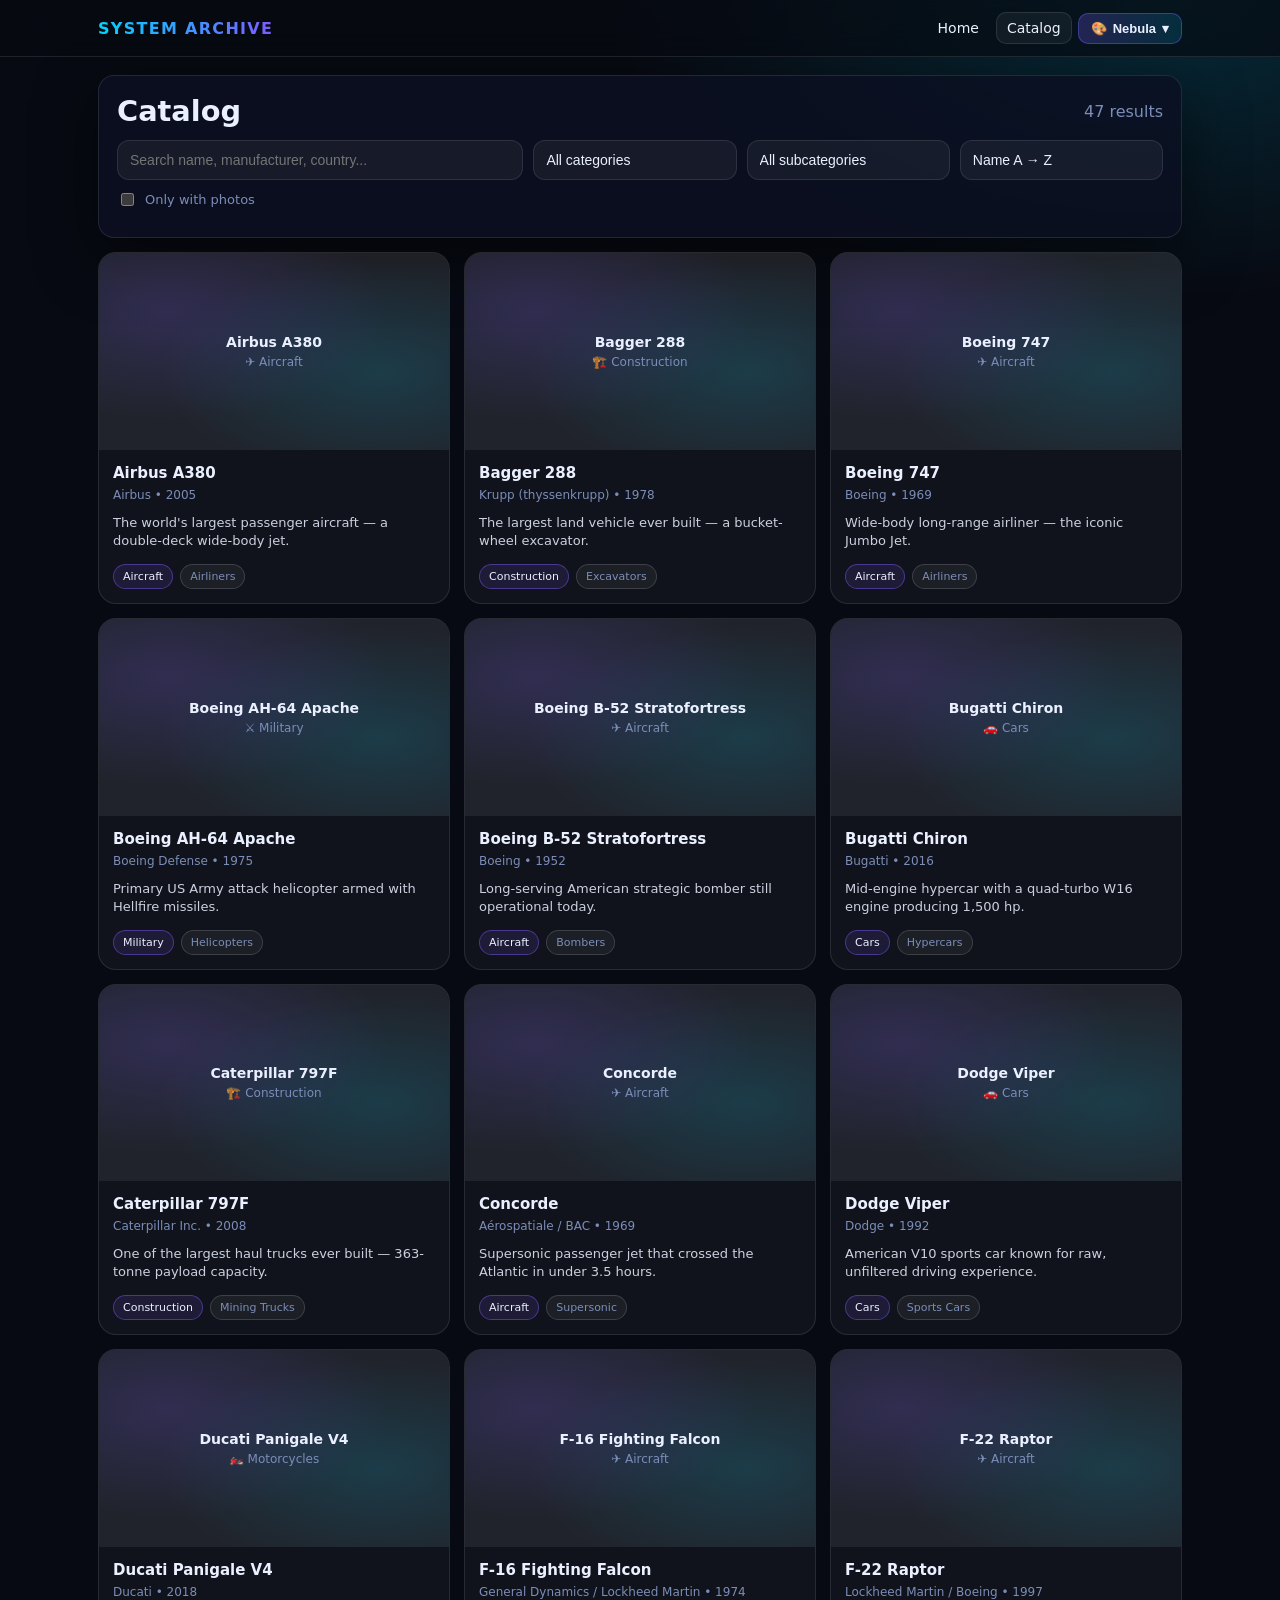
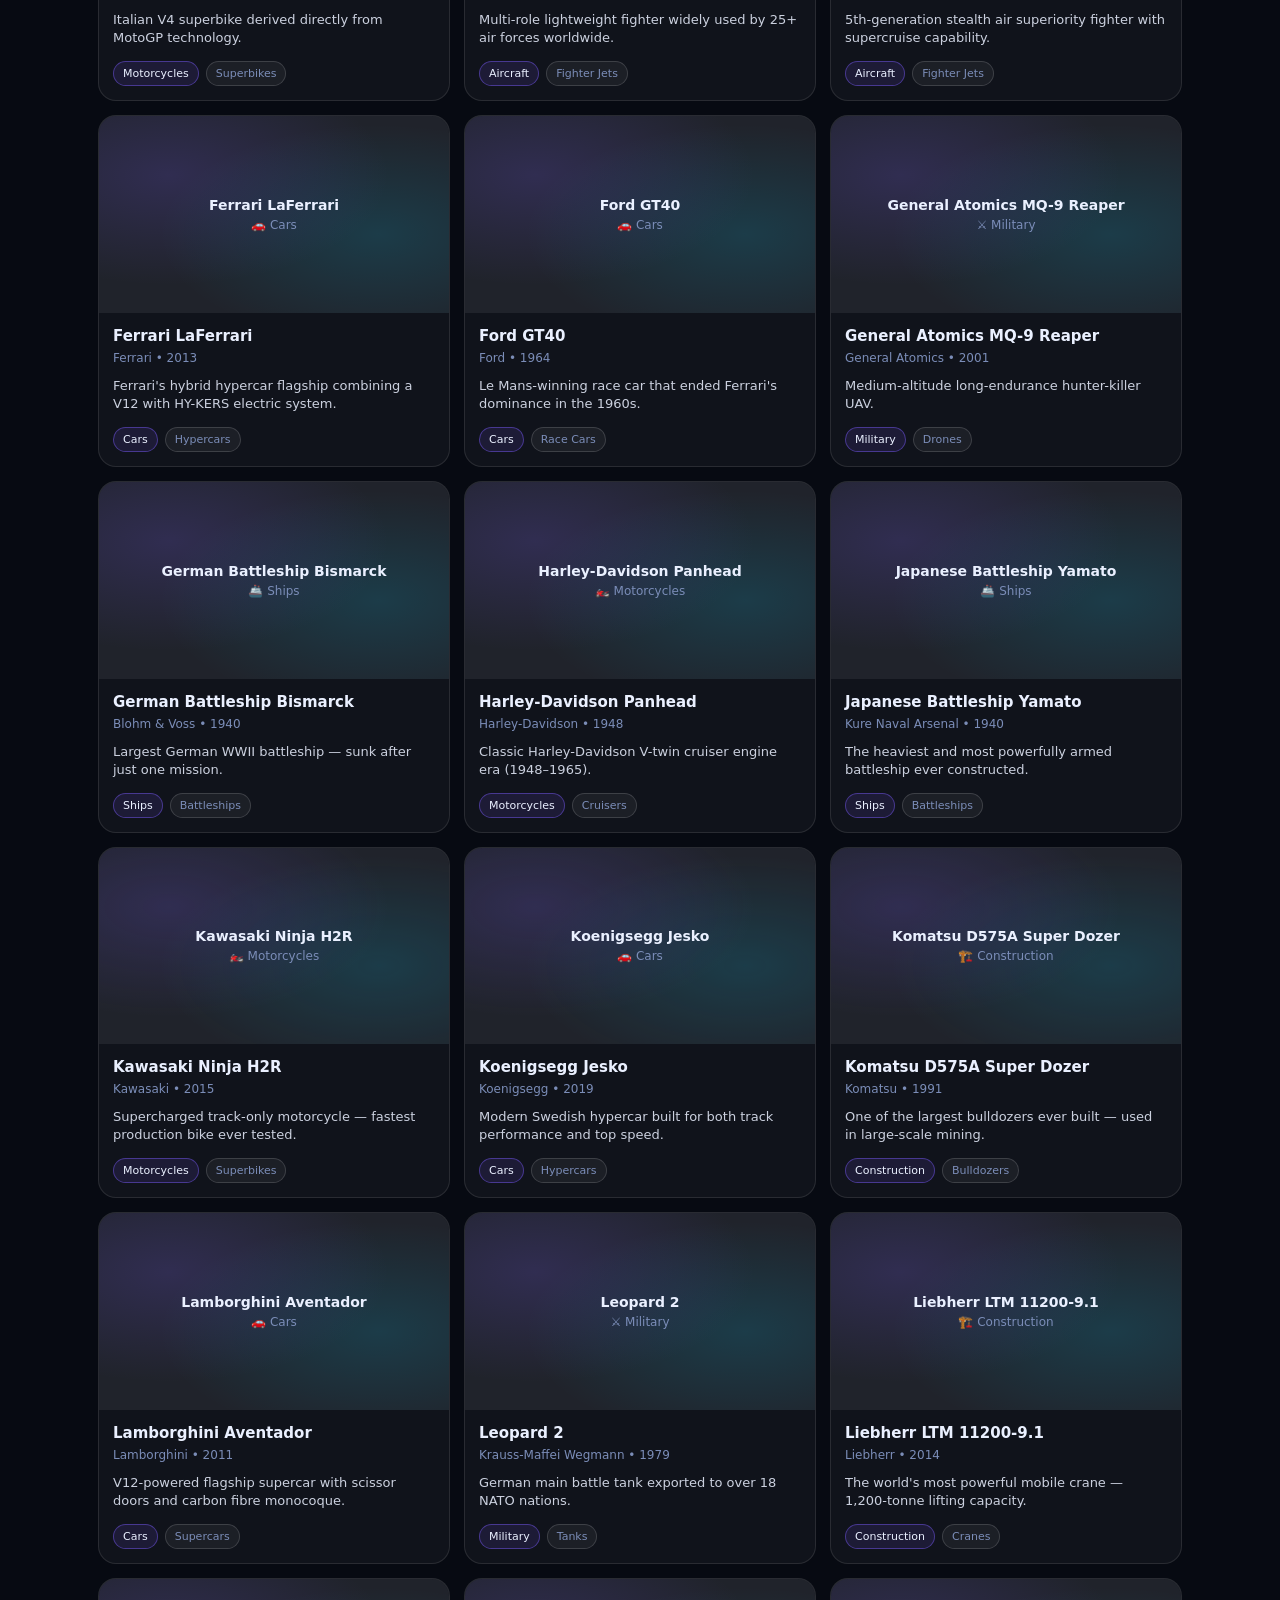
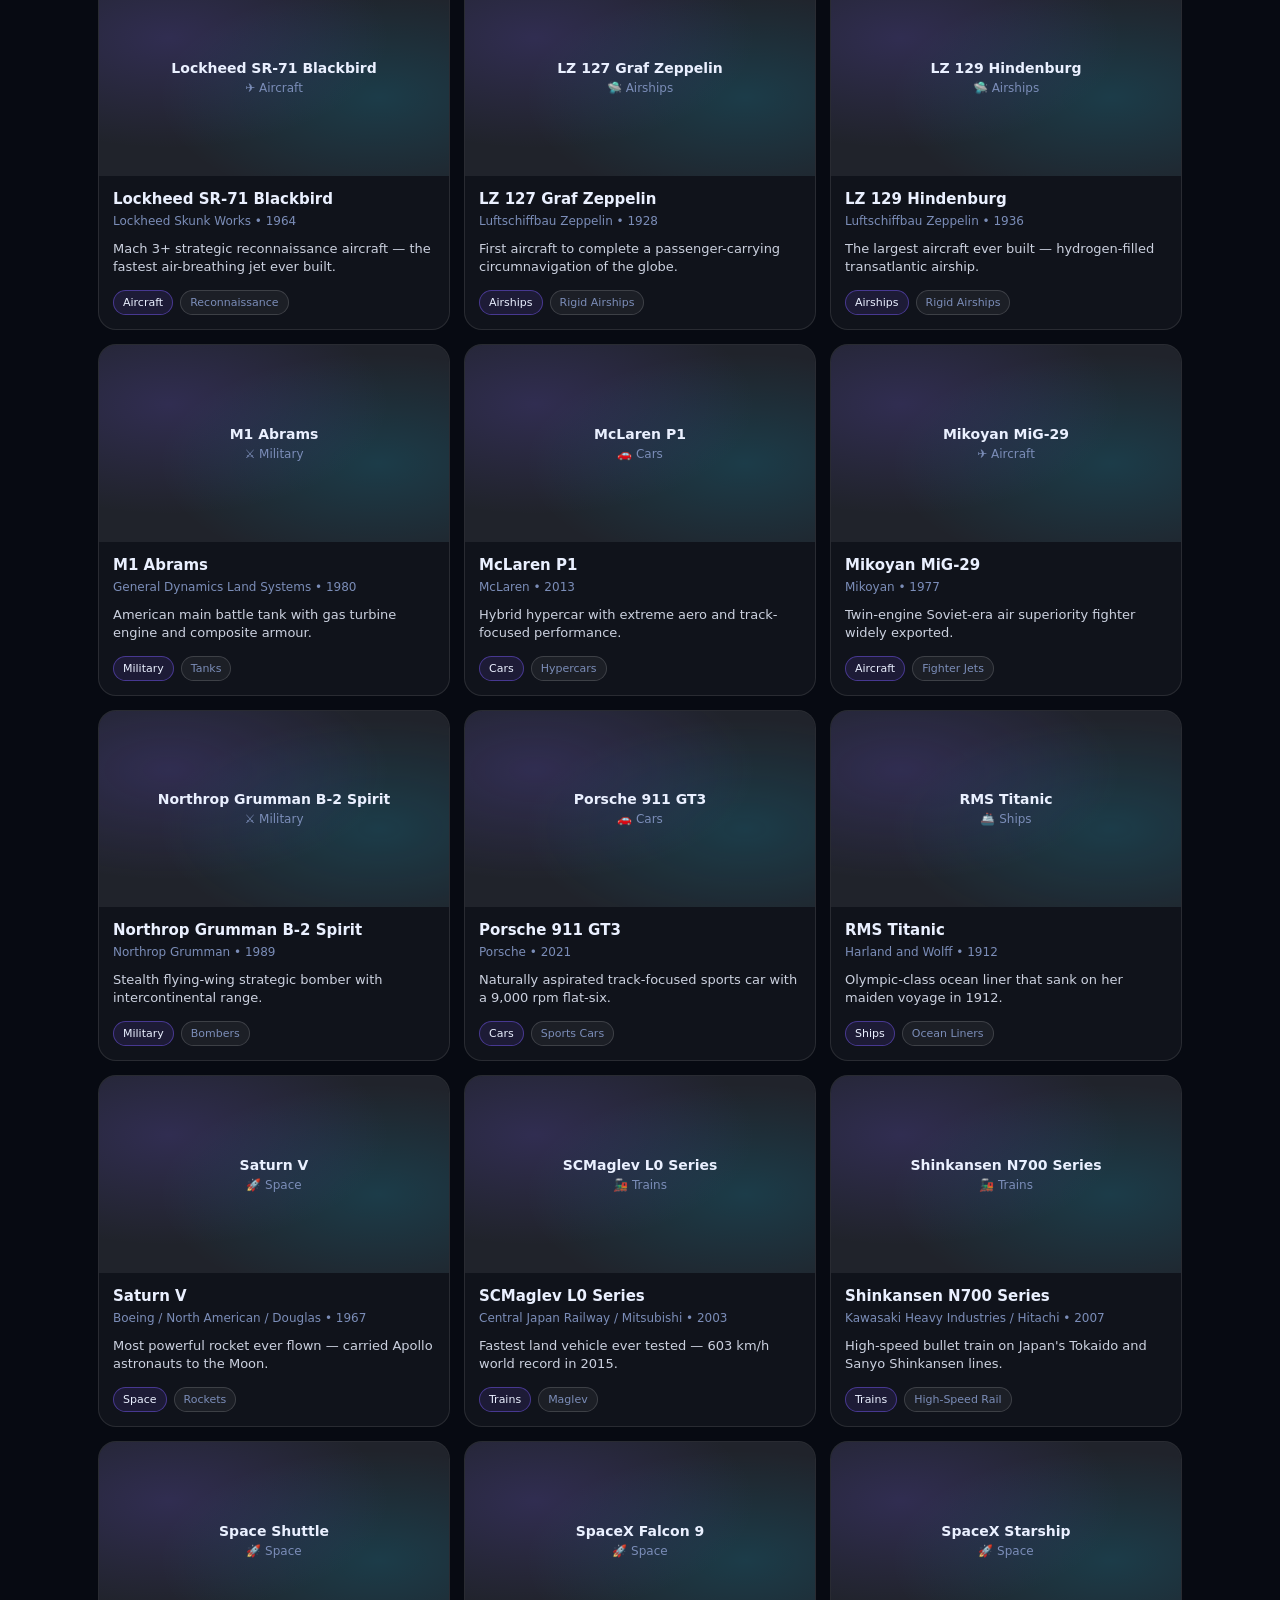
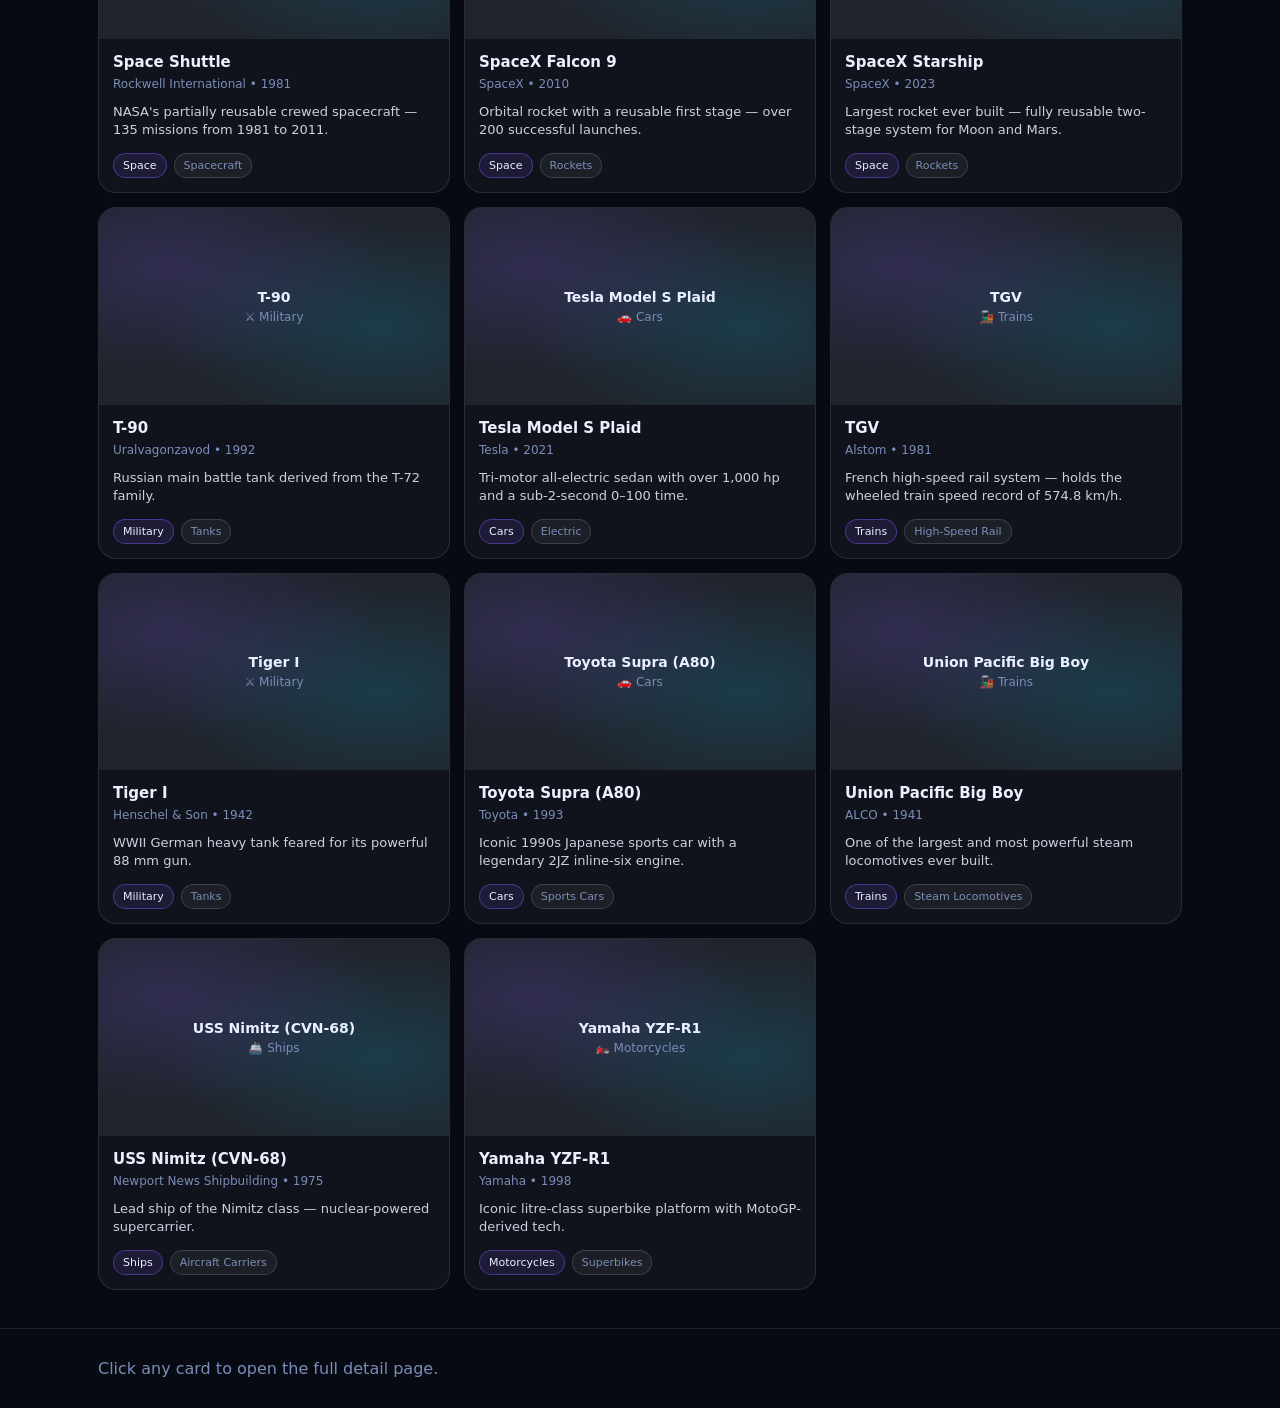
==== commit 9d443233: "feat: rebuild SYSTEM-ARCHIVE as multi-page site" ====
--- a/catalog.html
+++ b/catalog.html
@@ -5,6 +5,12 @@
   <meta name="viewport" content="width=device-width, initial-scale=1" />
   <title>Catalog • SYSTEM ARCHIVE</title>
   <link rel="stylesheet" href="./css/styles.css" />
+  <script>
+    (function(){
+      const t = localStorage.getItem("sa_theme") || "nebula";
+      document.documentElement.setAttribute("data-theme", t);
+    })();
+  </script>
 </head>
 <body>
 
@@ -14,6 +20,12 @@
       <nav class="nav">
         <a href="./index.html">Home</a>
         <a href="./catalog.html" aria-current="page">Catalog</a>
+        <div class="theme-switcher">
+          <button class="theme-btn" aria-label="Switch theme">
+            🎨 <span>Nebula</span> ▾
+          </button>
+          <div class="theme-dropdown"></div>
+        </div>
       </nav>
     </div>
   </header>
@@ -47,7 +59,6 @@
             <span>Only with photos</span>
           </label>
         </div>
-
         <div id="fatalError" class="error"></div>
       </section>
 
--- a/css/styles.css
+++ b/css/styles.css
@@ -1,28 +1,391 @@
-:root {
-  --bg:     #070A12;
-  --panel:  #0B1022;
-  --text:   #EAF0FF;
-  --muted:  #7B8DB8;
-  --line:   rgba(255,255,255,.10);
-  --accent: #7C5CFF;
-  --accent2:#00D4FF;
-  --danger: #ffb4b4;
-  --shadow: 0 18px 60px rgba(0,0,0,.5);
-  --r:      16px;
-  --max:    1120px;
-  --t:      .14s ease;
-}
-
+/* ══════════════════════════════════════════
+   SYSTEM ARCHIVE — styles.css
+   ══════════════════════════════════════════ */
+
+:root { --r: 16px; --max: 1120px; --t: .14s ease }
+
+/* ════════════════════════════════════════════
+   DARK 1 — Nebula (default)
+════════════════════════════════════════════ */
+:root, [data-theme="nebula"] {
+  color-scheme: dark;
+  --bg:           #070A12;
+  --glow1:        rgba(124,92,255,.22);
+  --glow2:        rgba(0,212,255,.16);
+  --surface:      rgba(11,16,34,.85);
+  --surface2:     rgba(255,255,255,.04);
+  --border:       rgba(255,255,255,.10);
+  --text:         #EAF0FF;
+  --muted:        #7B8DB8;
+  --accent:       #7C5CFF;
+  --accent2:      #00D4FF;
+  --danger:       #ffb4b4;
+  --shadow:       0 18px 60px rgba(0,0,0,.50);
+  --top-bg:       rgba(7,10,18,.65);
+  --foot-bg:      rgba(7,10,18,.35);
+  --input-bg:     rgba(255,255,255,.05);
+  --card-bg:      rgba(255,255,255,.04);
+  --card-hborder: rgba(0,212,255,.40);
+  --card-hglow:   rgba(0,212,255,.08);
+  --stat-bg:      rgba(255,255,255,.03);
+  --stat-border:  rgba(255,255,255,.08);
+  --cat-bg:       rgba(255,255,255,.04);
+  --cat-hbg:      rgba(124,92,255,.08);
+  --cat-hborder:  rgba(124,92,255,.55);
+  --chip-bg:      rgba(124,92,255,.12);
+  --chip-border:  rgba(124,92,255,.45);
+  --chip2-bg:     rgba(255,255,255,.05);
+  --chip2-border: rgba(255,255,255,.15);
+  --ph-g1:        rgba(124,92,255,.18);
+  --ph-g2:        rgba(0,212,255,.14);
+  --ph-base:      rgba(255,255,255,.03);
+  --spec-th:      rgba(255,255,255,.03);
+  --spec-border:  rgba(255,255,255,.10);
+  --link-color:   rgba(0,212,255,.92);
+  --thumb-border: rgba(255,255,255,.14);
+  --thumb-active: rgba(0,212,255,.60);
+  --nores-border: rgba(255,255,255,.16);
+  --opt-bg:       #0E1632;
+  --btn-bg:       linear-gradient(90deg,rgba(124,92,255,.25),rgba(0,212,255,.14));
+  --btn-border:   rgba(124,92,255,.42);
+  --btn-hborder:  rgba(124,92,255,.72);
+  --btn2-bg:      rgba(255,255,255,.04);
+  --btn2-border:  rgba(255,255,255,.14);
+  --btn2-hbg:     rgba(255,255,255,.06);
+  --btn2-hborder: rgba(255,255,255,.22);
+  --brand-from:   #00D4FF;
+  --brand-to:     #7C5CFF;
+  --num-from:     #00D4FF;
+  --num-to:       #7C5CFF;
+  --gallery-bg:   rgba(255,255,255,.03);
+  --thumb-bg:     rgba(255,255,255,.02);
+  --nav-hbg:      rgba(255,255,255,.05);
+  --nav-hborder:  rgba(255,255,255,.10);
+}
+
+/* ════════════════════════════════════════════
+   DARK 2 — Carbon (terminal green)
+════════════════════════════════════════════ */
+[data-theme="carbon"] {
+  color-scheme: dark;
+  --bg:           #080808;
+  --glow1:        rgba(0,255,136,.15);
+  --glow2:        rgba(0,204,255,.10);
+  --surface:      rgba(12,18,14,.92);
+  --surface2:     rgba(0,255,136,.03);
+  --border:       rgba(0,255,136,.14);
+  --text:         #E0FFE8;
+  --muted:        #4A8060;
+  --accent:       #00FF88;
+  --accent2:      #00CCFF;
+  --danger:       #ff8080;
+  --shadow:       0 18px 60px rgba(0,0,0,.70);
+  --top-bg:       rgba(5,10,7,.82);
+  --foot-bg:      rgba(5,10,7,.55);
+  --input-bg:     rgba(0,255,136,.04);
+  --card-bg:      rgba(0,255,136,.03);
+  --card-hborder: rgba(0,255,136,.45);
+  --card-hglow:   rgba(0,255,136,.06);
+  --stat-bg:      rgba(0,255,136,.03);
+  --stat-border:  rgba(0,255,136,.10);
+  --cat-bg:       rgba(0,255,136,.03);
+  --cat-hbg:      rgba(0,255,136,.07);
+  --cat-hborder:  rgba(0,255,136,.50);
+  --chip-bg:      rgba(0,255,136,.10);
+  --chip-border:  rgba(0,255,136,.40);
+  --chip2-bg:     rgba(0,255,136,.04);
+  --chip2-border: rgba(0,255,136,.15);
+  --ph-g1:        rgba(0,255,136,.15);
+  --ph-g2:        rgba(0,204,255,.10);
+  --ph-base:      rgba(0,255,136,.02);
+  --spec-th:      rgba(0,255,136,.04);
+  --spec-border:  rgba(0,255,136,.12);
+  --link-color:   rgba(0,255,136,.90);
+  --thumb-border: rgba(0,255,136,.20);
+  --thumb-active: rgba(0,255,136,.70);
+  --nores-border: rgba(0,255,136,.15);
+  --opt-bg:       #0A120C;
+  --btn-bg:       linear-gradient(90deg,rgba(0,255,136,.20),rgba(0,204,255,.12));
+  --btn-border:   rgba(0,255,136,.40);
+  --btn-hborder:  rgba(0,255,136,.70);
+  --btn2-bg:      rgba(0,255,136,.04);
+  --btn2-border:  rgba(0,255,136,.14);
+  --btn2-hbg:     rgba(0,255,136,.07);
+  --btn2-hborder: rgba(0,255,136,.25);
+  --brand-from:   #00FF88;
+  --brand-to:     #00CCFF;
+  --num-from:     #00FF88;
+  --num-to:       #00CCFF;
+  --gallery-bg:   rgba(0,255,136,.02);
+  --thumb-bg:     rgba(0,255,136,.02);
+  --nav-hbg:      rgba(0,255,136,.05);
+  --nav-hborder:  rgba(0,255,136,.14);
+}
+
+/* ════════════════════════════════════════════
+   DARK 3 — Crimson (red / orange)
+════════════════════════════════════════════ */
+[data-theme="crimson"] {
+  color-scheme: dark;
+  --bg:           #0C0608;
+  --glow1:        rgba(255,60,90,.18);
+  --glow2:        rgba(255,140,50,.12);
+  --surface:      rgba(22,10,14,.90);
+  --surface2:     rgba(255,60,90,.03);
+  --border:       rgba(255,60,90,.14);
+  --text:         #FFF0F2;
+  --muted:        #9A6070;
+  --accent:       #FF3C5A;
+  --accent2:      #FF8C32;
+  --danger:       #ffb4b4;
+  --shadow:       0 18px 60px rgba(0,0,0,.65);
+  --top-bg:       rgba(10,5,7,.78);
+  --foot-bg:      rgba(10,5,7,.48);
+  --input-bg:     rgba(255,60,90,.04);
+  --card-bg:      rgba(255,60,90,.03);
+  --card-hborder: rgba(255,140,50,.45);
+  --card-hglow:   rgba(255,60,90,.06);
+  --stat-bg:      rgba(255,60,90,.03);
+  --stat-border:  rgba(255,60,90,.10);
+  --cat-bg:       rgba(255,60,90,.03);
+  --cat-hbg:      rgba(255,60,90,.07);
+  --cat-hborder:  rgba(255,60,90,.50);
+  --chip-bg:      rgba(255,60,90,.10);
+  --chip-border:  rgba(255,60,90,.40);
+  --chip2-bg:     rgba(255,60,90,.04);
+  --chip2-border: rgba(255,60,90,.15);
+  --ph-g1:        rgba(255,60,90,.16);
+  --ph-g2:        rgba(255,140,50,.12);
+  --ph-base:      rgba(255,60,90,.02);
+  --spec-th:      rgba(255,60,90,.04);
+  --spec-border:  rgba(255,60,90,.12);
+  --link-color:   rgba(255,140,50,.92);
+  --thumb-border: rgba(255,60,90,.20);
+  --thumb-active: rgba(255,140,50,.70);
+  --nores-border: rgba(255,60,90,.16);
+  --opt-bg:       #18080E;
+  --btn-bg:       linear-gradient(90deg,rgba(255,60,90,.22),rgba(255,140,50,.14));
+  --btn-border:   rgba(255,60,90,.42);
+  --btn-hborder:  rgba(255,60,90,.72);
+  --btn2-bg:      rgba(255,60,90,.04);
+  --btn2-border:  rgba(255,60,90,.14);
+  --btn2-hbg:     rgba(255,60,90,.07);
+  --btn2-hborder: rgba(255,60,90,.25);
+  --brand-from:   #FF8C32;
+  --brand-to:     #FF3C5A;
+  --num-from:     #FF8C32;
+  --num-to:       #FF3C5A;
+  --gallery-bg:   rgba(255,60,90,.02);
+  --thumb-bg:     rgba(255,60,90,.02);
+  --nav-hbg:      rgba(255,60,90,.05);
+  --nav-hborder:  rgba(255,60,90,.14);
+}
+
+/* ════════════════════════════════════════════
+   LIGHT 1 — Arctic (clean blue)
+════════════════════════════════════════════ */
+[data-theme="arctic"] {
+  color-scheme: light;
+  --bg:           #EEF2FA;
+  --glow1:        rgba(75,94,255,.10);
+  --glow2:        rgba(0,153,204,.07);
+  --surface:      rgba(255,255,255,.95);
+  --surface2:     rgba(75,94,255,.05);
+  --border:       rgba(0,30,120,.10);
+  --text:         #1A2140;
+  --muted:        #6677AA;
+  --accent:       #4B5EFF;
+  --accent2:      #0099CC;
+  --danger:       #cc2233;
+  --shadow:       0 8px 40px rgba(0,30,100,.10);
+  --top-bg:       rgba(238,242,250,.92);
+  --foot-bg:      rgba(225,232,248,.90);
+  --input-bg:     rgba(255,255,255,.92);
+  --card-bg:      rgba(255,255,255,.85);
+  --card-hborder: rgba(0,153,204,.45);
+  --card-hglow:   rgba(75,94,255,.06);
+  --stat-bg:      rgba(75,94,255,.05);
+  --stat-border:  rgba(75,94,255,.14);
+  --cat-bg:       rgba(255,255,255,.80);
+  --cat-hbg:      rgba(75,94,255,.07);
+  --cat-hborder:  rgba(75,94,255,.50);
+  --chip-bg:      rgba(75,94,255,.10);
+  --chip-border:  rgba(75,94,255,.35);
+  --chip2-bg:     rgba(0,0,0,.05);
+  --chip2-border: rgba(0,0,0,.12);
+  --ph-g1:        rgba(75,94,255,.12);
+  --ph-g2:        rgba(0,153,204,.09);
+  --ph-base:      rgba(75,94,255,.05);
+  --spec-th:      rgba(75,94,255,.06);
+  --spec-border:  rgba(0,30,120,.10);
+  --link-color:   rgba(0,100,200,.90);
+  --thumb-border: rgba(0,30,100,.15);
+  --thumb-active: rgba(0,153,204,.60);
+  --nores-border: rgba(0,30,100,.15);
+  --opt-bg:       #FFFFFF;
+  --btn-bg:       linear-gradient(90deg,rgba(75,94,255,.18),rgba(0,153,204,.12));
+  --btn-border:   rgba(75,94,255,.45);
+  --btn-hborder:  rgba(75,94,255,.75);
+  --btn2-bg:      rgba(0,0,0,.04);
+  --btn2-border:  rgba(0,0,0,.12);
+  --btn2-hbg:     rgba(0,0,0,.07);
+  --btn2-hborder: rgba(0,0,0,.20);
+  --brand-from:   #0099CC;
+  --brand-to:     #4B5EFF;
+  --num-from:     #0099CC;
+  --num-to:       #4B5EFF;
+  --gallery-bg:   rgba(75,94,255,.04);
+  --thumb-bg:     rgba(75,94,255,.03);
+  --nav-hbg:      rgba(0,0,0,.05);
+  --nav-hborder:  rgba(0,30,120,.12);
+}
+
+/* ════════════════════════════════════════════
+   LIGHT 2 — Parchment (warm vintage)
+════════════════════════════════════════════ */
+[data-theme="parchment"] {
+  color-scheme: light;
+  --bg:           #F5F0E4;
+  --glow1:        rgba(180,100,40,.10);
+  --glow2:        rgba(210,160,20,.08);
+  --surface:      rgba(255,252,242,.96);
+  --surface2:     rgba(176,90,43,.04);
+  --border:       rgba(100,60,20,.12);
+  --text:         #2C1E10;
+  --muted:        #8B7050;
+  --accent:       #B05A2B;
+  --accent2:      #C8960A;
+  --danger:       #bb2222;
+  --shadow:       0 8px 40px rgba(80,40,10,.13);
+  --top-bg:       rgba(245,240,228,.93);
+  --foot-bg:      rgba(235,228,210,.90);
+  --input-bg:     rgba(255,252,242,.94);
+  --card-bg:      rgba(255,252,242,.85);
+  --card-hborder: rgba(200,150,10,.45);
+  --card-hglow:   rgba(176,90,43,.05);
+  --stat-bg:      rgba(176,90,43,.05);
+  --stat-border:  rgba(176,90,43,.14);
+  --cat-bg:       rgba(255,252,242,.80);
+  --cat-hbg:      rgba(176,90,43,.07);
+  --cat-hborder:  rgba(176,90,43,.50);
+  --chip-bg:      rgba(176,90,43,.10);
+  --chip-border:  rgba(176,90,43,.35);
+  --chip2-bg:     rgba(100,60,20,.05);
+  --chip2-border: rgba(100,60,20,.14);
+  --ph-g1:        rgba(176,90,43,.14);
+  --ph-g2:        rgba(210,160,20,.10);
+  --ph-base:      rgba(176,90,43,.04);
+  --spec-th:      rgba(176,90,43,.05);
+  --spec-border:  rgba(100,60,20,.12);
+  --link-color:   rgba(140,80,15,.90);
+  --thumb-border: rgba(100,60,20,.18);
+  --thumb-active: rgba(200,150,10,.65);
+  --nores-border: rgba(100,60,20,.16);
+  --opt-bg:       #FFFCF2;
+  --btn-bg:       linear-gradient(90deg,rgba(176,90,43,.18),rgba(210,160,20,.12));
+  --btn-border:   rgba(176,90,43,.42);
+  --btn-hborder:  rgba(176,90,43,.72);
+  --btn2-bg:      rgba(100,60,20,.04);
+  --btn2-border:  rgba(100,60,20,.14);
+  --btn2-hbg:     rgba(100,60,20,.07);
+  --btn2-hborder: rgba(100,60,20,.22);
+  --brand-from:   #C8960A;
+  --brand-to:     #B05A2B;
+  --num-from:     #C8960A;
+  --num-to:       #B05A2B;
+  --gallery-bg:   rgba(176,90,43,.03);
+  --thumb-bg:     rgba(176,90,43,.02);
+  --nav-hbg:      rgba(100,60,20,.05);
+  --nav-hborder:  rgba(100,60,20,.12);
+}
+
+/* ════════════════════════════════════════════
+   LIGHT 3 — Forest (green)
+════════════════════════════════════════════ */
+[data-theme="forest"] {
+  color-scheme: light;
+  --bg:           #EBF3EE;
+  --glow1:        rgba(30,120,70,.10);
+  --glow2:        rgba(45,180,100,.07);
+  --surface:      rgba(255,255,255,.95);
+  --surface2:     rgba(29,122,72,.04);
+  --border:       rgba(20,80,45,.12);
+  --text:         #1A2E1E;
+  --muted:        #527A5C;
+  --accent:       #1D7A48;
+  --accent2:      #2BAD6A;
+  --danger:       #bb2222;
+  --shadow:       0 8px 40px rgba(10,60,25,.11);
+  --top-bg:       rgba(235,243,238,.92);
+  --foot-bg:      rgba(220,235,224,.90);
+  --input-bg:     rgba(255,255,255,.92);
+  --card-bg:      rgba(255,255,255,.85);
+  --card-hborder: rgba(43,173,106,.45);
+  --card-hglow:   rgba(29,122,72,.06);
+  --stat-bg:      rgba(29,122,72,.05);
+  --stat-border:  rgba(29,122,72,.14);
+  --cat-bg:       rgba(255,255,255,.80);
+  --cat-hbg:      rgba(29,122,72,.07);
+  --cat-hborder:  rgba(29,122,72,.50);
+  --chip-bg:      rgba(29,122,72,.10);
+  --chip-border:  rgba(29,122,72,.35);
+  --chip2-bg:     rgba(20,80,45,.05);
+  --chip2-border: rgba(20,80,45,.14);
+  --ph-g1:        rgba(29,122,72,.14);
+  --ph-g2:        rgba(43,173,106,.10);
+  --ph-base:      rgba(29,122,72,.04);
+  --spec-th:      rgba(29,122,72,.06);
+  --spec-border:  rgba(20,80,45,.12);
+  --link-color:   rgba(20,130,75,.92);
+  --thumb-border: rgba(20,80,45,.18);
+  --thumb-active: rgba(43,173,106,.65);
+  --nores-border: rgba(20,80,45,.16);
+  --opt-bg:       #FFFFFF;
+  --btn-bg:       linear-gradient(90deg,rgba(29,122,72,.18),rgba(43,173,106,.12));
+  --btn-border:   rgba(29,122,72,.42);
+  --btn-hborder:  rgba(29,122,72,.72);
+  --btn2-bg:      rgba(20,80,45,.04);
+  --btn2-border:  rgba(20,80,45,.14);
+  --btn2-hbg:     rgba(20,80,45,.07);
+  --btn2-hborder: rgba(20,80,45,.22);
+  --brand-from:   #2BAD6A;
+  --brand-to:     #1D7A48;
+  --num-from:     #2BAD6A;
+  --num-to:       #1D7A48;
+  --gallery-bg:   rgba(29,122,72,.03);
+  --thumb-bg:     rgba(29,122,72,.02);
+  --nav-hbg:      rgba(20,80,45,.05);
+  --nav-hborder:  rgba(20,80,45,.12);
+}
+
+/* ════════════════════════════════════════════
+   SMOOTH TRANSITION
+════════════════════════════════════════════ */
+.theme-transitioning *,
+.theme-transitioning *::before,
+.theme-transitioning *::after {
+  transition:
+    background-color .3s ease,
+    border-color .3s ease,
+    color .3s ease,
+    box-shadow .3s ease !important;
+}
+
+/* ════════════════════════════════════════════
+   RESET & BASE
+════════════════════════════════════════════ */
 *, *::before, *::after { box-sizing: border-box }
 html, body { margin: 0; padding: 0 }
+
 body {
   font-family: ui-sans-serif, system-ui, -apple-system, "Segoe UI", Roboto, Arial, sans-serif;
   color: var(--text);
   background:
-    radial-gradient(900px 500px at 10% -10%, rgba(124,92,255,.22), transparent 60%),
-    radial-gradient(900px 500px at 90%   0%, rgba(0,212,255,.16),  transparent 60%),
+    radial-gradient(900px 500px at 10% -10%, var(--glow1), transparent 60%),
+    radial-gradient(900px 500px at 90%   0%, var(--glow2), transparent 60%),
     var(--bg);
   min-height: 100vh;
+  transition: background .3s ease;
 }
 
 a   { color: inherit; text-decoration: none }
@@ -35,21 +398,23 @@
 
 /* ── Panel ── */
 .panel {
-  background: rgba(11,16,34,.72);
-  border: 1px solid var(--line);
+  background: var(--surface);
+  border: 1px solid var(--border);
   border-radius: var(--r);
   box-shadow: var(--shadow);
   padding: 18px;
   margin-bottom: 14px;
 }
 
-/* ── Top bar ── */
+/* ════════════════════════════════════════════
+   TOP BAR
+════════════════════════════════════════════ */
 .top {
-  position: sticky; top: 0; z-index: 50;
-  backdrop-filter: blur(14px);
-  -webkit-backdrop-filter: blur(14px);
-  background: rgba(7,10,18,.65);
-  border-bottom: 1px solid var(--line);
+  position: sticky; top: 0; z-index: 100;
+  backdrop-filter: blur(16px);
+  -webkit-backdrop-filter: blur(16px);
+  background: var(--top-bg);
+  border-bottom: 1px solid var(--border);
 }
 .top__inner {
   display: flex; align-items: center;
@@ -58,133 +423,219 @@
 }
 .brand {
   font-weight: 900; letter-spacing: 1.3px; text-transform: uppercase;
-  background: linear-gradient(90deg, var(--accent2), var(--accent));
+  background: linear-gradient(90deg, var(--brand-from), var(--brand-to));
   -webkit-background-clip: text;
   -webkit-text-fill-color: transparent;
   background-clip: text;
-}
-.nav { display: flex; gap: 8px; flex-wrap: wrap }
+  flex-shrink: 0;
+}
+.nav { display: flex; gap: 6px; flex-wrap: wrap; align-items: center }
 .nav a {
-  padding: 8px 10px; border-radius: 12px;
-  border: 1px solid transparent;
+  padding: 7px 10px; border-radius: 10px;
+  border: 1px solid transparent; font-size: 14px;
   transition: border-color var(--t), background var(--t);
 }
 .nav a:hover,
 .nav a[aria-current="page"] {
-  border-color: var(--line);
-  background: rgba(255,255,255,.05);
-}
-
-/* ── Typography ── */
+  border-color: var(--nav-hborder);
+  background: var(--nav-hbg);
+}
+
+/* ════════════════════════════════════════════
+   THEME SWITCHER
+════════════════════════════════════════════ */
+.theme-switcher {
+  position: relative;
+}
+.theme-btn {
+  display: flex; align-items: center; gap: 6px;
+  padding: 7px 12px; border-radius: 10px;
+  border: 1px solid var(--btn-border);
+  background: var(--btn-bg);
+  color: var(--text); font-size: 13px; font-weight: 600;
+  cursor: pointer; white-space: nowrap;
+  transition: border-color var(--t), background var(--t);
+}
+.theme-btn:hover { border-color: var(--btn-hborder) }
+.theme-btn svg { flex-shrink: 0 }
+
+.theme-dropdown {
+  display: none;
+  position: absolute; top: calc(100% + 8px); right: 0;
+  width: 230px;
+  background: var(--surface);
+  border: 1px solid var(--border);
+  border-radius: 14px;
+  box-shadow: var(--shadow);
+  padding: 8px;
+  z-index: 200;
+}
+.theme-dropdown.open { display: block }
+
+.theme-group-label {
+  font-size: 11px; font-weight: 700; text-transform: uppercase;
+  letter-spacing: .08em; color: var(--muted);
+  padding: 6px 8px 4px 8px;
+}
+
+.theme-option {
+  display: flex; align-items: center; gap: 10px;
+  padding: 9px 10px; border-radius: 10px;
+  cursor: pointer; font-size: 13px;
+  transition: background var(--t);
+}
+.theme-option:hover { background: var(--surface2) }
+.theme-option.active { background: var(--surface2) }
+.theme-option.active::after {
+  content: "✓";
+  margin-left: auto;
+  color: var(--accent2);
+  font-weight: 700;
+}
+
+.theme-swatch {
+  width: 22px; height: 22px; border-radius: 50%;
+  border: 2px solid var(--border);
+  flex-shrink: 0;
+}
+.swatch-nebula    { background: linear-gradient(135deg, #7C5CFF, #00D4FF) }
+.swatch-carbon    { background: linear-gradient(135deg, #00FF88, #00CCFF) }
+.swatch-crimson   { background: linear-gradient(135deg, #FF3C5A, #FF8C32) }
+.swatch-arctic    { background: linear-gradient(135deg, #4B5EFF, #0099CC) }
+.swatch-parchment { background: linear-gradient(135deg, #B05A2B, #C8960A) }
+.swatch-forest    { background: linear-gradient(135deg, #1D7A48, #2BAD6A) }
+
+/* ════════════════════════════════════════════
+   TYPOGRAPHY
+════════════════════════════════════════════ */
 h1 { font-size: 1.8rem; margin: 0 0 6px 0 }
 h2 { font-size: 1.15rem; margin: 16px 0 10px 0 }
 
-/* ── Buttons ── */
+/* ════════════════════════════════════════════
+   BUTTONS
+════════════════════════════════════════════ */
 .btn {
   display: inline-flex; align-items: center; justify-content: center; gap: 8px;
   padding: 10px 14px; border-radius: 12px;
-  border: 1px solid rgba(124,92,255,.42);
-  background: linear-gradient(90deg, rgba(124,92,255,.25), rgba(0,212,255,.14));
+  border: 1px solid var(--btn-border);
+  background: var(--btn-bg);
+  color: var(--text);
   font-size: 14px; font-weight: 650;
-  transition: transform var(--t), border-color var(--t), background var(--t);
+  cursor: pointer;
+  transition: transform var(--t), border-color var(--t);
   white-space: nowrap;
 }
-.btn:hover { transform: translateY(-1px); border-color: rgba(124,92,255,.72) }
+.btn:hover { transform: translateY(-1px); border-color: var(--btn-hborder) }
 .btn:active { transform: translateY(0) }
 .btn--ghost {
-  border-color: rgba(255,255,255,.14);
-  background: rgba(255,255,255,.04);
-}
-.btn--ghost:hover { border-color: rgba(255,255,255,.22); background: rgba(255,255,255,.06) }
-
-/* ── Hero ── */
+  border-color: var(--btn2-border);
+  background: var(--btn2-bg);
+}
+.btn--ghost:hover {
+  border-color: var(--btn2-hborder);
+  background: var(--btn2-hbg);
+}
+
+/* ════════════════════════════════════════════
+   HERO
+════════════════════════════════════════════ */
 .hero p { margin: 0; color: var(--muted) }
 .hero__actions { margin-top: 14px; display: flex; gap: 10px; flex-wrap: wrap }
 
-/* ── Stats ── */
+/* ════════════════════════════════════════════
+   STATS BAR
+════════════════════════════════════════════ */
 .statsbar { display: flex; gap: 10px; flex-wrap: wrap }
 .stat {
   flex: 1; min-width: 150px;
   padding: 10px; border-radius: 14px;
-  border: 1px solid rgba(255,255,255,.08);
-  background: rgba(255,255,255,.03);
+  border: 1px solid var(--stat-border);
+  background: var(--stat-bg);
   text-align: center;
 }
 .stat__num {
   font-size: 2rem; font-weight: 900; line-height: 1.05;
-  background: linear-gradient(90deg, var(--accent2), var(--accent));
+  background: linear-gradient(90deg, var(--num-from), var(--num-to));
   -webkit-background-clip: text;
   -webkit-text-fill-color: transparent;
   background-clip: text;
 }
 .stat__label { margin-top: 4px; color: var(--muted); font-size: 13px }
 
-/* ── Category grid ── */
+/* ════════════════════════════════════════════
+   CATEGORY GRID
+════════════════════════════════════════════ */
 .catgrid {
   display: grid;
   grid-template-columns: repeat(5, minmax(0,1fr));
-  gap: 12px;
-  margin-top: 12px;
+  gap: 12px; margin-top: 12px;
 }
 .cat {
-  border: 1px solid var(--line); border-radius: 16px;
-  padding: 14px; background: rgba(255,255,255,.04);
+  border: 1px solid var(--border); border-radius: 16px;
+  padding: 14px; background: var(--cat-bg);
   transition: transform var(--t), border-color var(--t), background var(--t);
 }
 .cat:hover {
   transform: translateY(-2px);
-  border-color: rgba(124,92,255,.55);
-  background: rgba(124,92,255,.08);
+  border-color: var(--cat-hborder);
+  background: var(--cat-hbg);
 }
 .cat__emoji { font-size: 26px }
 .cat__title { font-weight: 800; margin-top: 8px }
 .cat__count { color: var(--muted); font-size: 13px; margin-top: 2px }
 
-/* ── Filters ── */
+/* ════════════════════════════════════════════
+   FILTERS
+════════════════════════════════════════════ */
 .filters {
   display: grid;
   grid-template-columns: 2fr 1fr 1fr 1fr;
-  gap: 10px;
-  margin-top: 12px;
+  gap: 10px; margin-top: 12px;
 }
 .input {
   width: 100%; padding: 11px 12px;
-  border-radius: 12px; border: 1px solid var(--line);
-  background: rgba(255,255,255,.05);
+  border-radius: 12px; border: 1px solid var(--border);
+  background: var(--input-bg);
   color: var(--text); outline: none; appearance: none;
   transition: border-color var(--t);
-  color-scheme: dark;
-}
-.input:focus { border-color: rgba(124,92,255,.65) }
-option { background: #0E1632; color: var(--text) }
+  font-size: 14px;
+}
+.input:focus { border-color: var(--accent) }
+option { background: var(--opt-bg); color: var(--text) }
 .toggles { margin-top: 10px; display: flex; gap: 12px; flex-wrap: wrap }
-.toggle { display: flex; gap: 8px; align-items: center; color: var(--muted); font-size: 13px }
+.toggle {
+  display: flex; gap: 8px; align-items: center;
+  color: var(--muted); font-size: 13px; cursor: pointer;
+}
 .toggle input { accent-color: var(--accent) }
 
-/* ── Grid ── */
+/* ════════════════════════════════════════════
+   CARD GRID
+════════════════════════════════════════════ */
 .grid {
   display: grid;
   grid-template-columns: repeat(3, minmax(0,1fr));
-  gap: 14px;
-  margin-top: 14px;
-}
-
-/* ── Card ── */
+  gap: 14px; margin-top: 14px;
+}
+
+/* ════════════════════════════════════════════
+   CARD
+════════════════════════════════════════════ */
 .card {
-  border: 1px solid var(--line); border-radius: 18px;
-  overflow: hidden; background: rgba(255,255,255,.04);
+  border: 1px solid var(--border); border-radius: 18px;
+  overflow: hidden; background: var(--card-bg);
   display: flex; flex-direction: column;
   transition: transform var(--t), border-color var(--t), box-shadow var(--t);
 }
 .card:hover {
   transform: translateY(-2px);
-  border-color: rgba(0,212,255,.40);
-  box-shadow: 0 10px 40px rgba(0,212,255,.08);
+  border-color: var(--card-hborder);
+  box-shadow: 0 10px 40px var(--card-hglow);
 }
 .card__media {
   position: relative; width: 100%;
   aspect-ratio: 16 / 9;
-  background: rgba(255,255,255,.03);
+  background: var(--surface2);
   overflow: hidden;
 }
 .card__media img {
@@ -193,51 +644,62 @@
   transform: scale(1.02);
   transition: transform .25s ease;
 }
-.card:hover .card__media img { transform: scale(1.06) }
+.card:hover .card__media img { transform: scale(1.07) }
 .card__body {
   padding: 14px;
   display: flex; flex-direction: column; gap: 4px; flex: 1;
 }
 .card__title { font-weight: 900; font-size: 15px }
 .card__meta  { color: var(--muted); font-size: 12px; margin-top: 2px }
-.card__desc  { margin-top: 8px; color: rgba(234,240,255,.86); font-size: 13px; line-height: 1.38; flex: 1 }
-
-/* ── Placeholder ── */
+.card__desc  {
+  margin-top: 8px; color: var(--text);
+  opacity: .86; font-size: 13px; line-height: 1.38; flex: 1;
+}
+
+/* ════════════════════════════════════════════
+   PLACEHOLDER
+════════════════════════════════════════════ */
 .placeholder {
   width: 100%; height: 100%;
   display: flex; align-items: center; justify-content: center;
   text-align: center; padding: 16px;
   background:
-    radial-gradient(400px 200px at 20% 30%, rgba(124,92,255,.18), transparent 55%),
-    radial-gradient(400px 200px at 80% 60%, rgba(0,212,255,.14),  transparent 55%),
-    rgba(255,255,255,.03);
+    radial-gradient(400px 200px at 20% 30%, var(--ph-g1), transparent 55%),
+    radial-gradient(400px 200px at 80% 60%, var(--ph-g2), transparent 55%),
+    var(--ph-base);
 }
 .placeholder__name { font-weight: 900; font-size: 14px }
 .placeholder__sub  { margin-top: 5px; color: var(--muted); font-size: 12px }
 
-/* ── Chips ── */
+/* ════════════════════════════════════════════
+   CHIPS
+════════════════════════════════════════════ */
 .chiprow { display: flex; gap: 7px; flex-wrap: wrap; margin-top: 10px }
 .chip {
   font-size: 11px; padding: 5px 9px; border-radius: 999px;
-  border: 1px solid rgba(124,92,255,.45);
-  background: rgba(124,92,255,.12);
+  border: 1px solid var(--chip-border);
+  background: var(--chip-bg);
   text-transform: capitalize;
 }
 .chip--muted {
-  border-color: rgba(255,255,255,.15);
-  background: rgba(255,255,255,.05);
+  border-color: var(--chip2-border);
+  background: var(--chip2-bg);
   color: var(--muted);
 }
 
-/* ── No results ── */
+/* ════════════════════════════════════════════
+   NO RESULTS
+════════════════════════════════════════════ */
 .no-results {
   grid-column: 1 / -1; text-align: center;
   padding: 44px 14px;
-  border: 1px dashed rgba(255,255,255,.16);
+  border: 1px dashed var(--nores-border);
   border-radius: 16px; color: var(--muted);
 }
 
-/* ── Machine page ── */
+/* ════════════════════════════════════════════
+   MACHINE PAGE
+════════════════════════════════════════════ */
 .crumbs {
   display: flex; gap: 8px; align-items: center;
   flex-wrap: wrap; color: var(--muted); font-size: 13px;
@@ -249,22 +711,20 @@
 .machine {
   display: grid;
   grid-template-columns: 1fr 1.2fr;
-  gap: 18px;
-  align-items: start;
-}
-
-/* ── Gallery ── */
+  gap: 18px; align-items: start;
+}
+
+/* ════════════════════════════════════════════
+   GALLERY
+════════════════════════════════════════════ */
 .gallery {
-  border: 1px solid var(--line);
-  border-radius: 16px;
-  overflow: hidden;
-  background: rgba(255,255,255,.03);
+  border: 1px solid var(--border);
+  border-radius: 16px; overflow: hidden;
+  background: var(--gallery-bg);
 }
 .gallery__main-wrap {
-  width: 100%;
-  aspect-ratio: 16 / 10;
-  overflow: hidden;
-  background: rgba(255,255,255,.03);
+  width: 100%; aspect-ratio: 16 / 10; overflow: hidden;
+  background: var(--gallery-bg);
 }
 .gallery__main {
   width: 100%; height: 100%;
@@ -274,63 +734,72 @@
 .gallery__thumbs {
   display: flex; gap: 8px; padding: 10px;
   overflow-x: auto;
-  border-top: 1px solid rgba(255,255,255,.08);
-  background: rgba(255,255,255,.02);
+  border-top: 1px solid var(--border);
+  background: var(--thumb-bg);
 }
 .thumb {
   width: 74px; height: 54px; flex: 0 0 auto;
   object-fit: cover; border-radius: 10px;
-  border: 2px solid rgba(255,255,255,.14);
+  border: 2px solid var(--thumb-border);
   opacity: .8; cursor: pointer;
   transition: border-color var(--t), opacity var(--t);
 }
 .thumb.active,
-.thumb:hover { border-color: rgba(0,212,255,.6); opacity: 1 }
-
-/* ── Specs table ── */
+.thumb:hover { border-color: var(--thumb-active); opacity: 1 }
+
+/* ════════════════════════════════════════════
+   SPECS TABLE
+════════════════════════════════════════════ */
 .specs {
   width: 100%;
   border-collapse: separate; border-spacing: 0;
-  border: 1px solid var(--line);
+  border: 1px solid var(--spec-border);
   border-radius: 14px; overflow: hidden;
   margin-top: 6px;
 }
 .specs th, .specs td {
   padding: 10px 12px;
-  border-bottom: 1px solid rgba(255,255,255,.10);
+  border-bottom: 1px solid var(--spec-border);
   font-size: 14px; text-align: left;
 }
 .specs th {
   width: 40%; color: var(--muted);
-  background: rgba(255,255,255,.03);
+  background: var(--spec-th);
   text-transform: capitalize;
 }
 .specs tr:last-child th,
 .specs tr:last-child td { border-bottom: none }
 
-/* ── Sources ── */
+/* ════════════════════════════════════════════
+   SOURCES / LINKS
+════════════════════════════════════════════ */
 .links { margin: 0; padding-left: 18px }
 .links li { margin-top: 6px }
-.links a { color: rgba(0,212,255,.92) }
+.links a { color: var(--link-color) }
 .links a:hover { text-decoration: underline }
 
-/* ── Footer ── */
+/* ════════════════════════════════════════════
+   FOOTER
+════════════════════════════════════════════ */
 .foot {
   margin-top: 20px;
-  border-top: 1px solid var(--line);
-  background: rgba(7,10,18,.35);
+  border-top: 1px solid var(--border);
+  background: var(--foot-bg);
   padding: 12px 0;
 }
 
-/* ── Responsive ── */
+/* ════════════════════════════════════════════
+   RESPONSIVE
+════════════════════════════════════════════ */
 @media (max-width: 980px) {
-  .catgrid  { grid-template-columns: repeat(3, minmax(0,1fr)) }
-  .grid     { grid-template-columns: repeat(2, minmax(0,1fr)) }
-  .filters  { grid-template-columns: 1fr 1fr }
-  .machine  { grid-template-columns: 1fr }
+  .catgrid { grid-template-columns: repeat(3, minmax(0,1fr)) }
+  .grid    { grid-template-columns: repeat(2, minmax(0,1fr)) }
+  .filters { grid-template-columns: 1fr 1fr }
+  .machine { grid-template-columns: 1fr }
 }
 @media (max-width: 560px) {
-  .catgrid  { grid-template-columns: repeat(2, minmax(0,1fr)) }
-  .grid     { grid-template-columns: 1fr }
-  .filters  { grid-template-columns: 1fr }
-}
+  .catgrid { grid-template-columns: repeat(2, minmax(0,1fr)) }
+  .grid    { grid-template-columns: 1fr }
+  .filters { grid-template-columns: 1fr }
+  .top__inner { flex-wrap: wrap }
+}
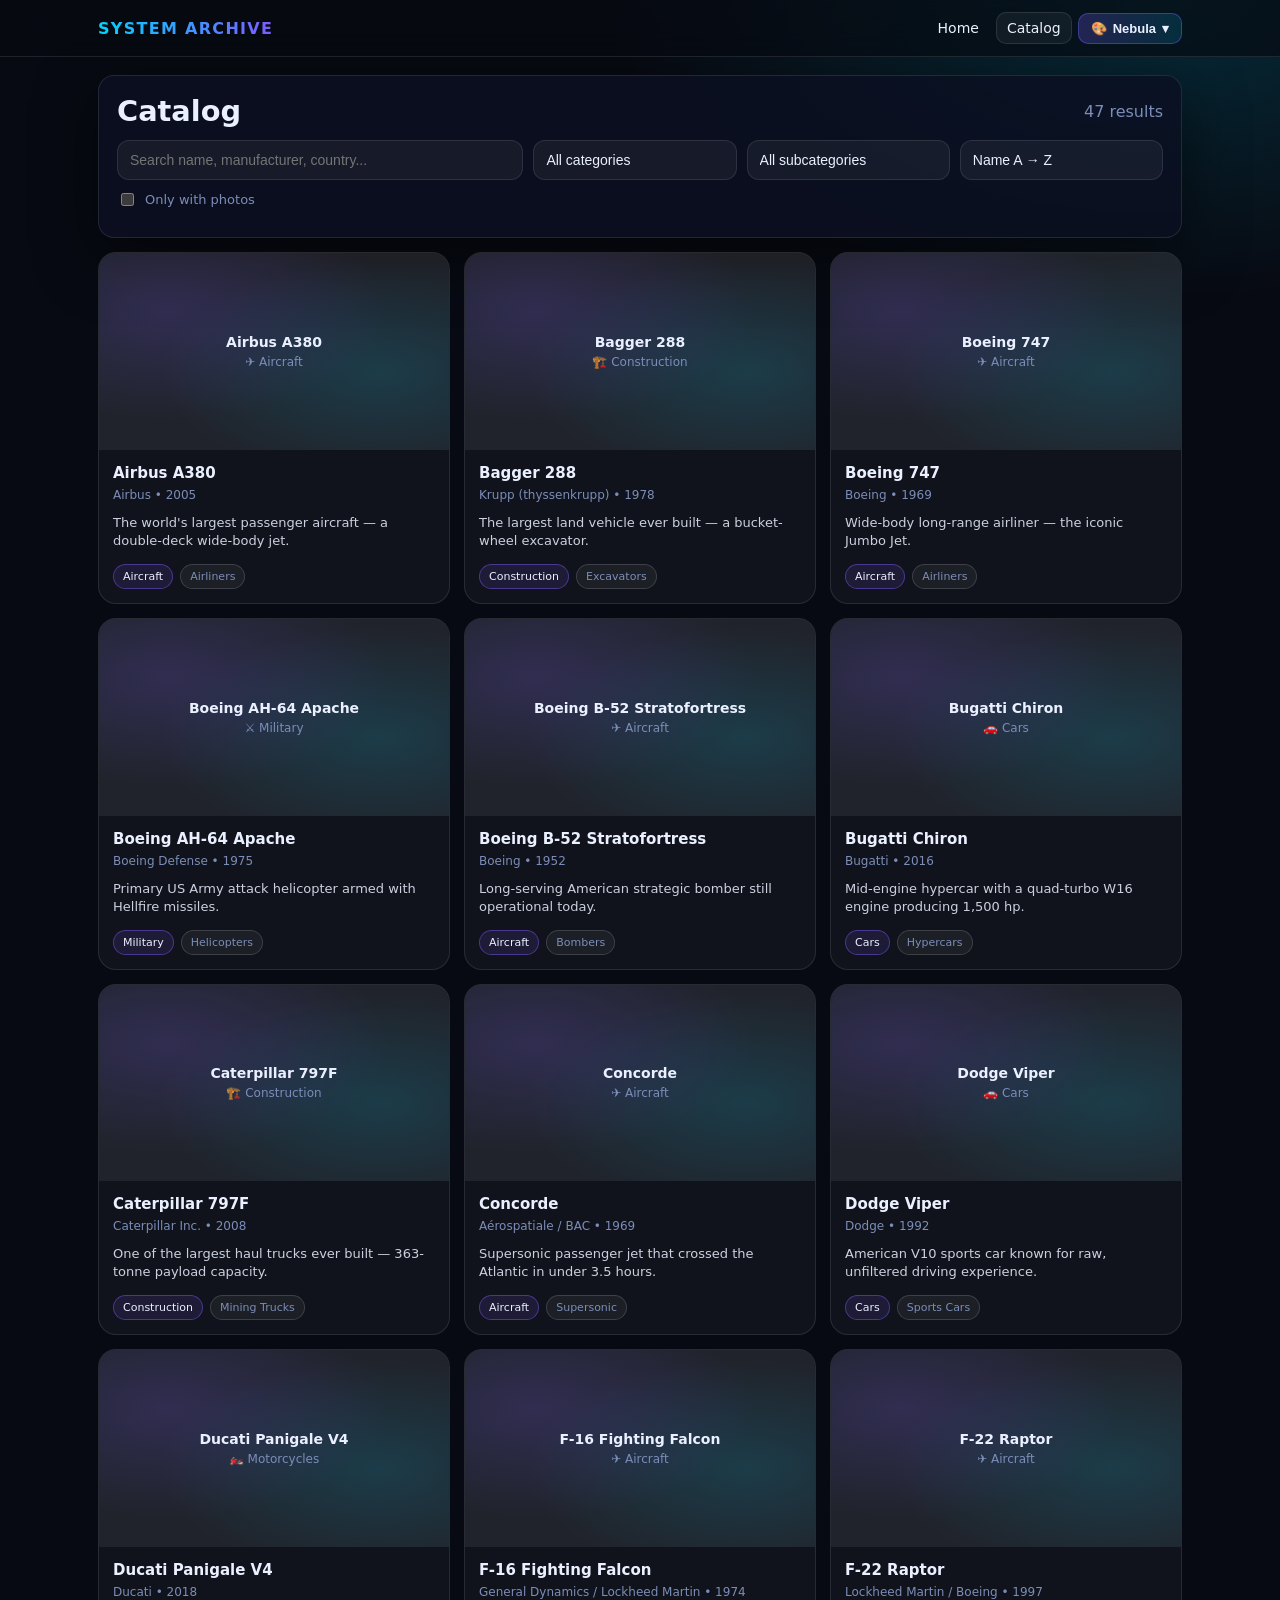
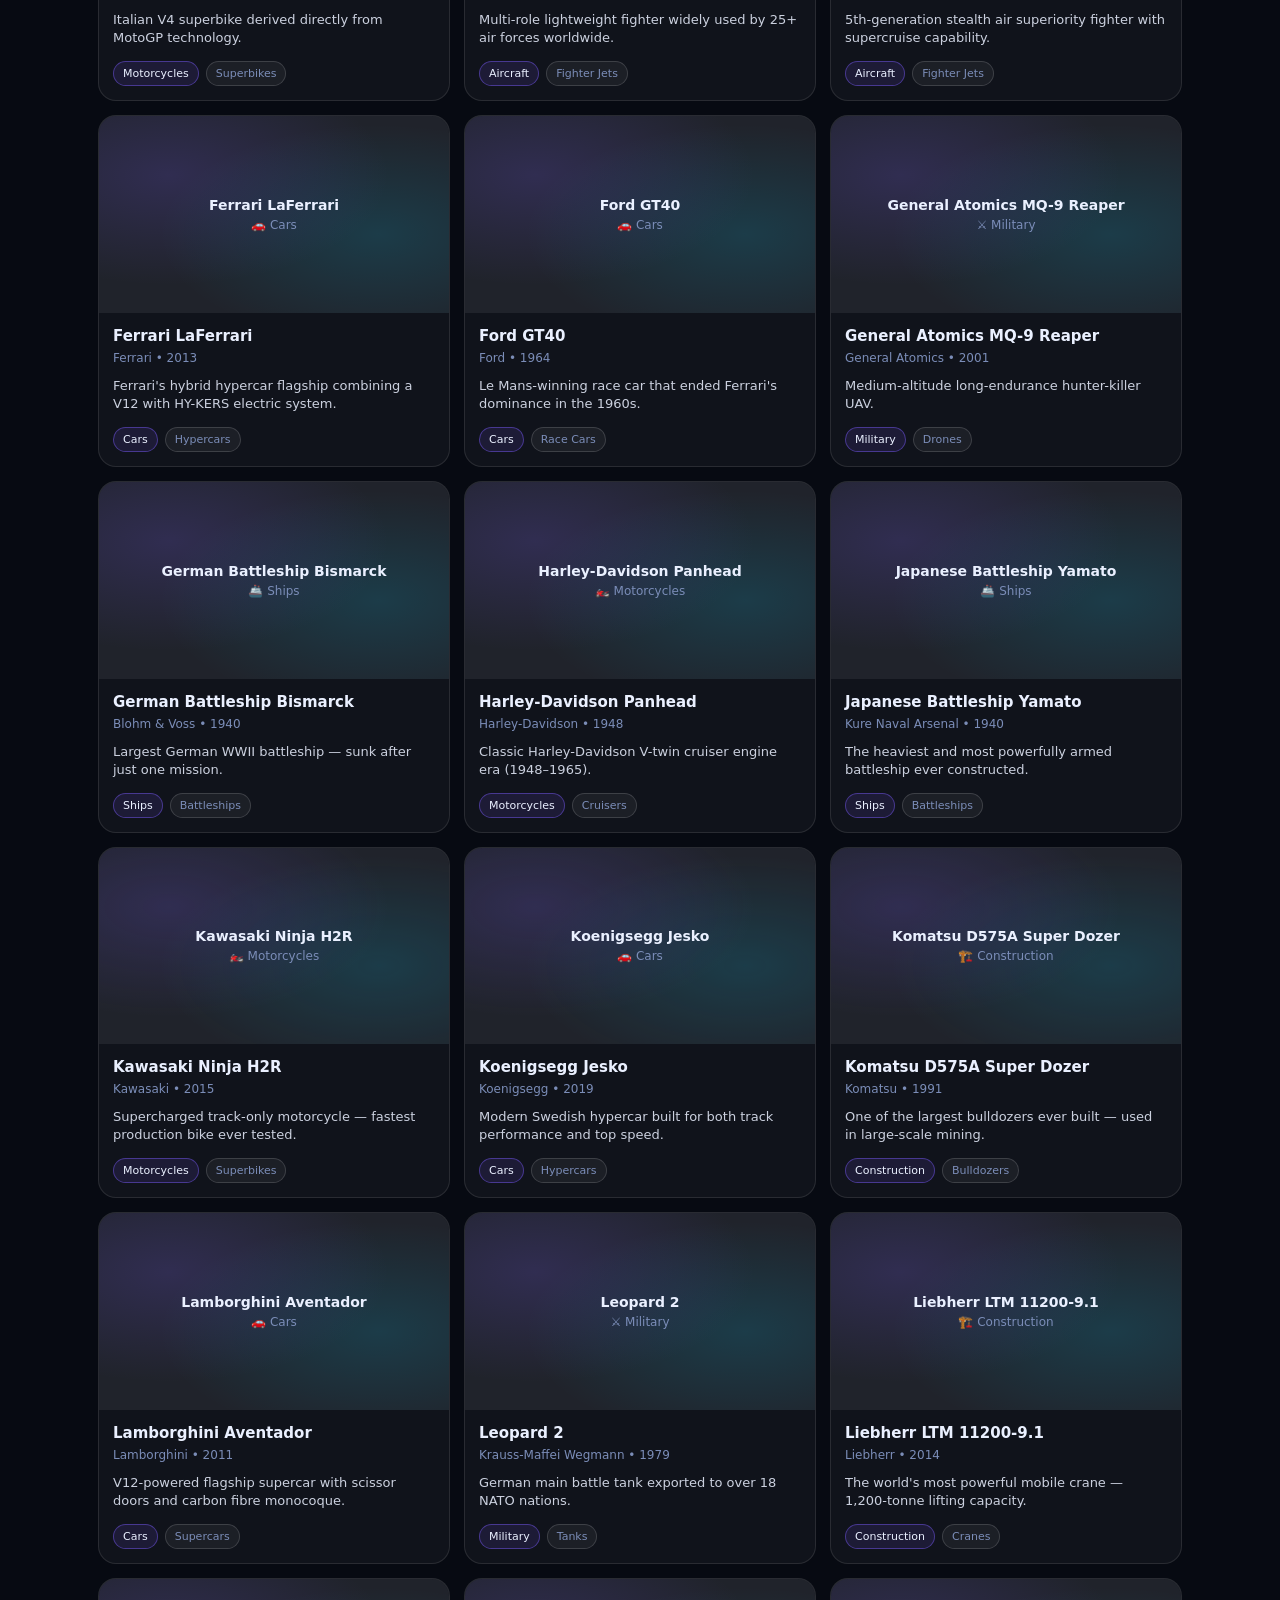
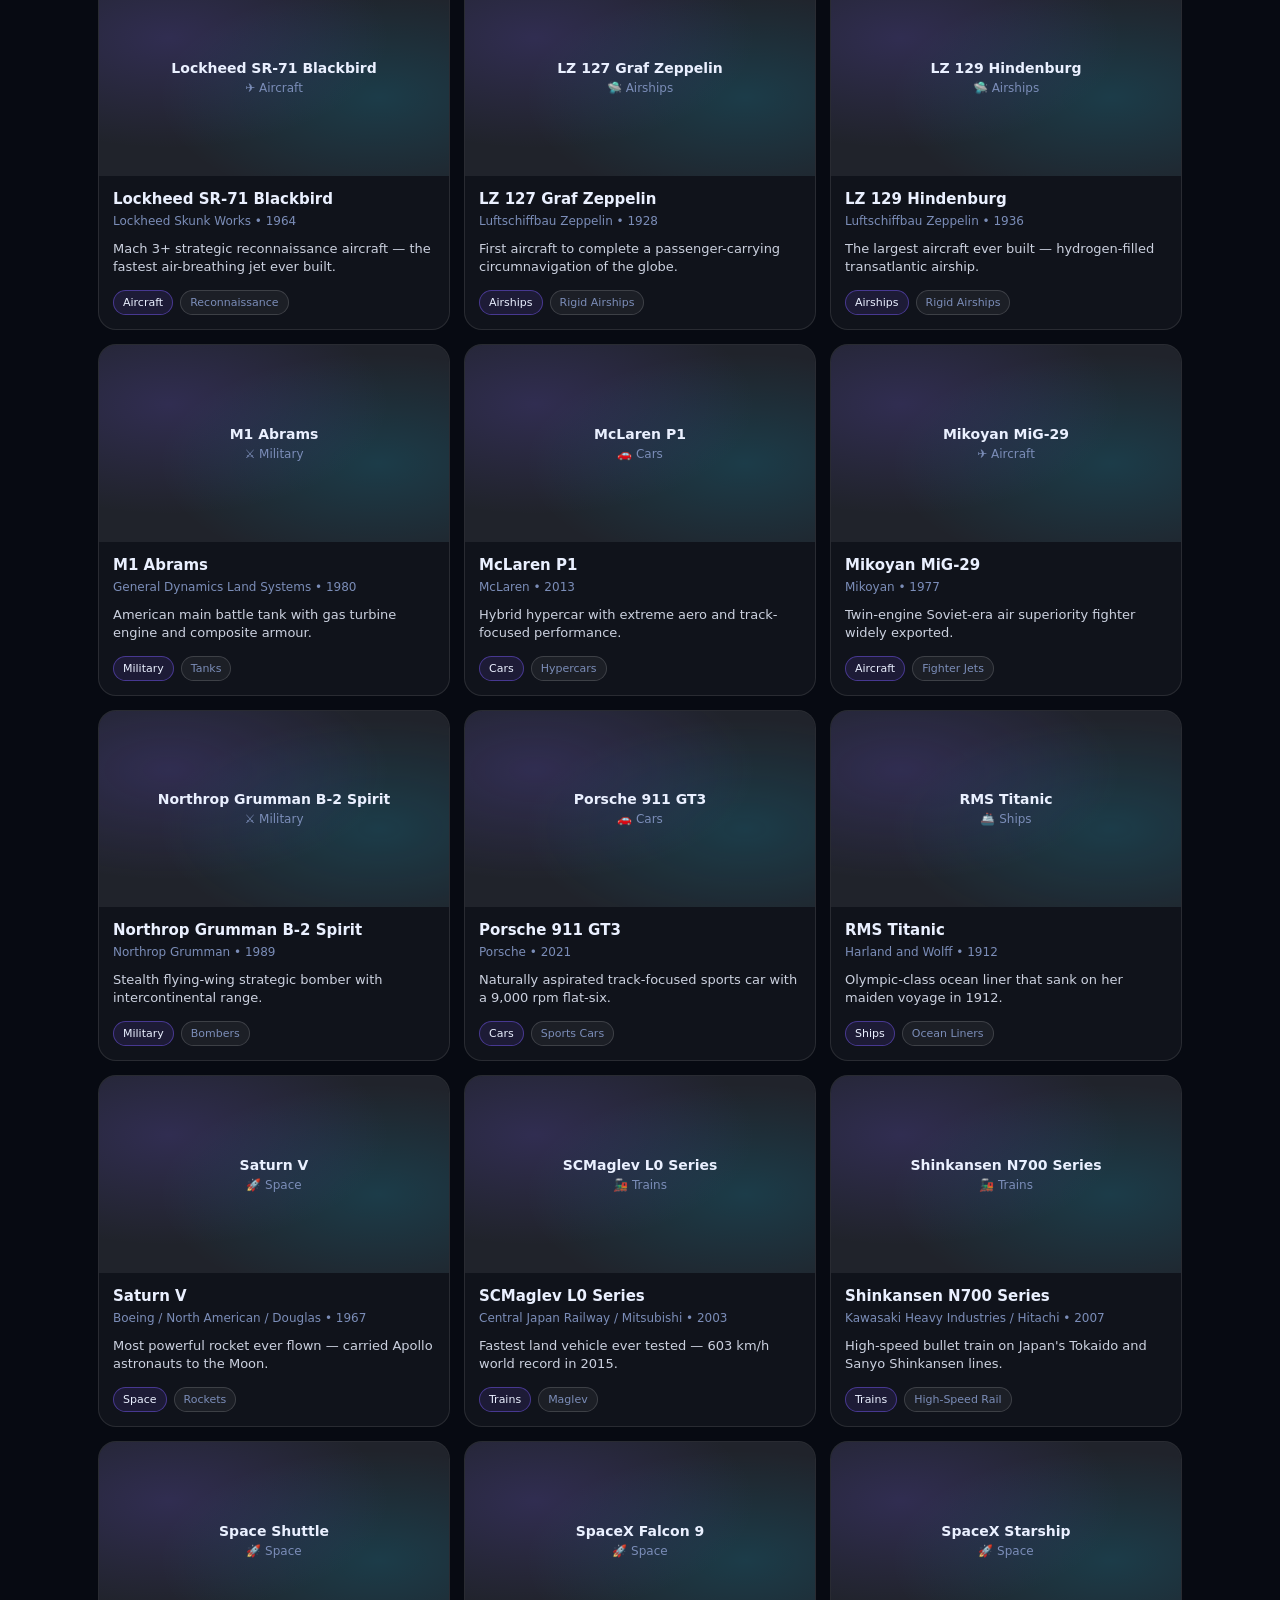
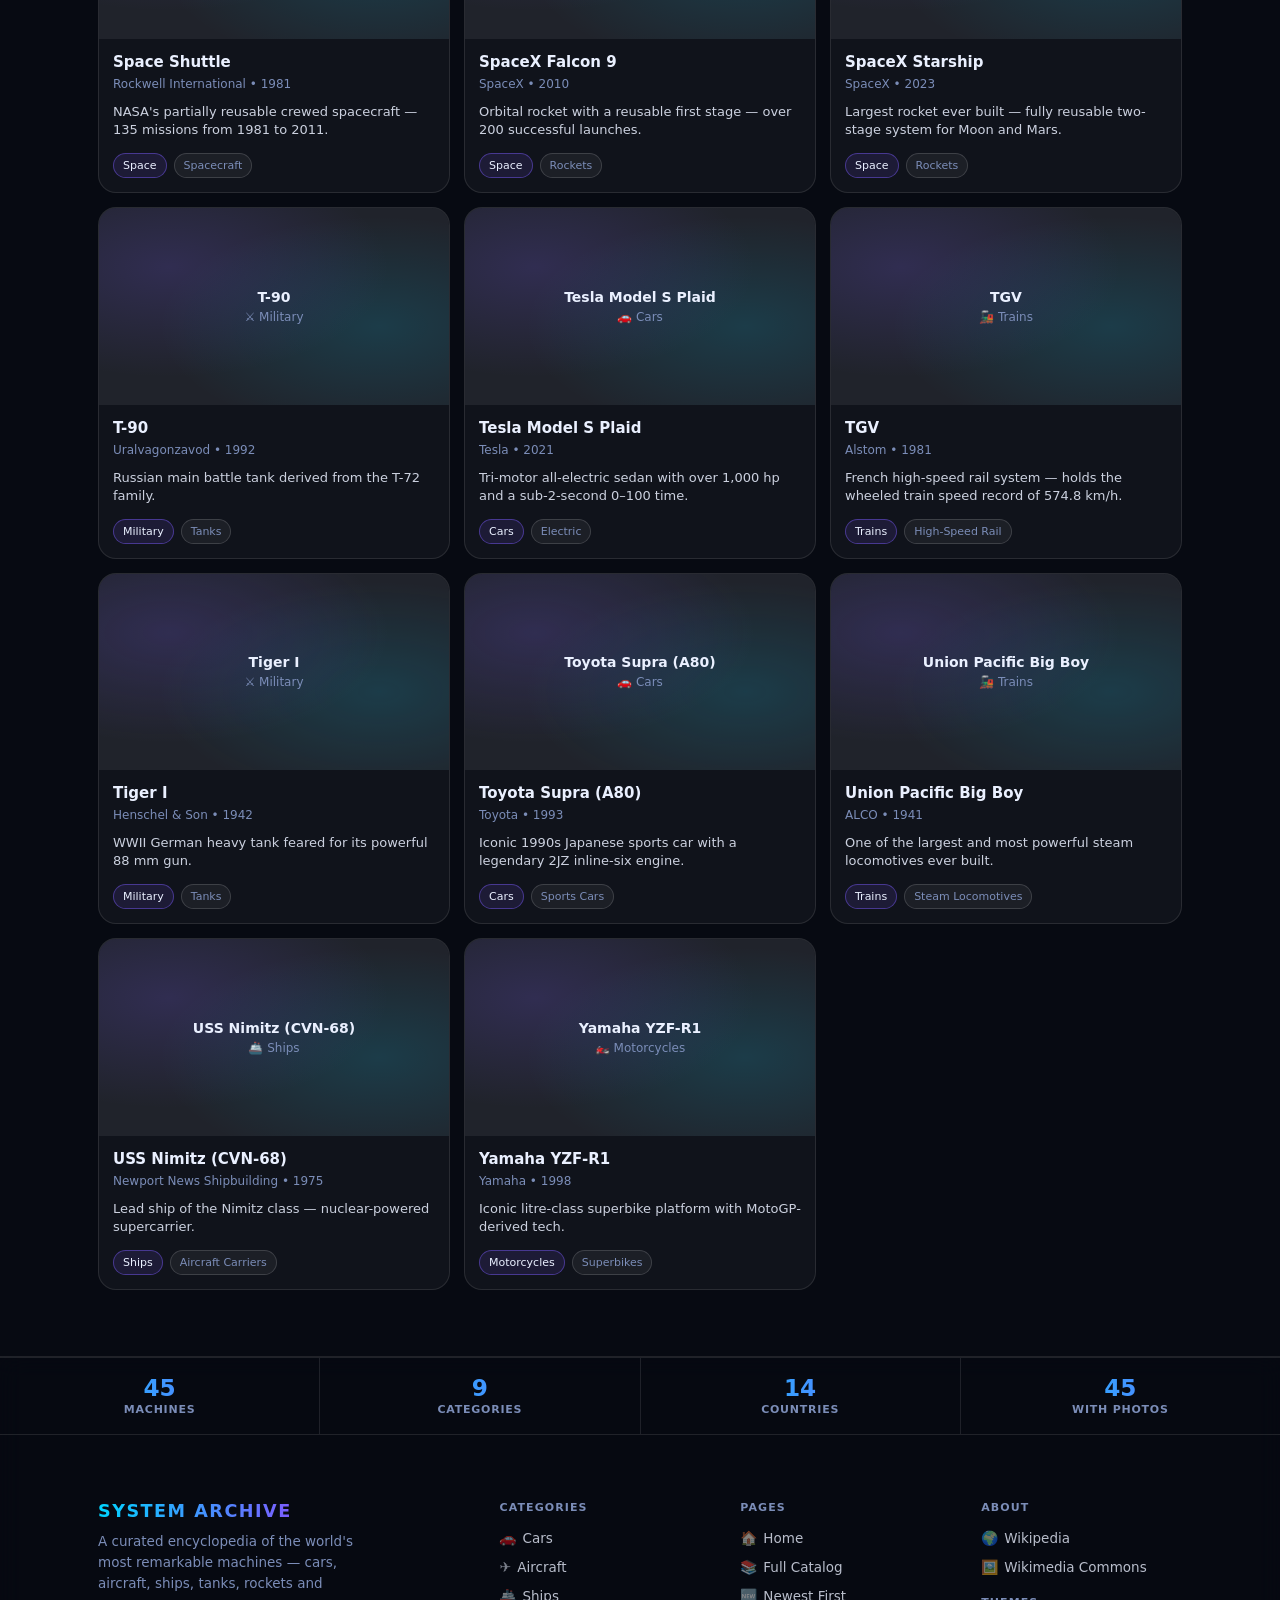
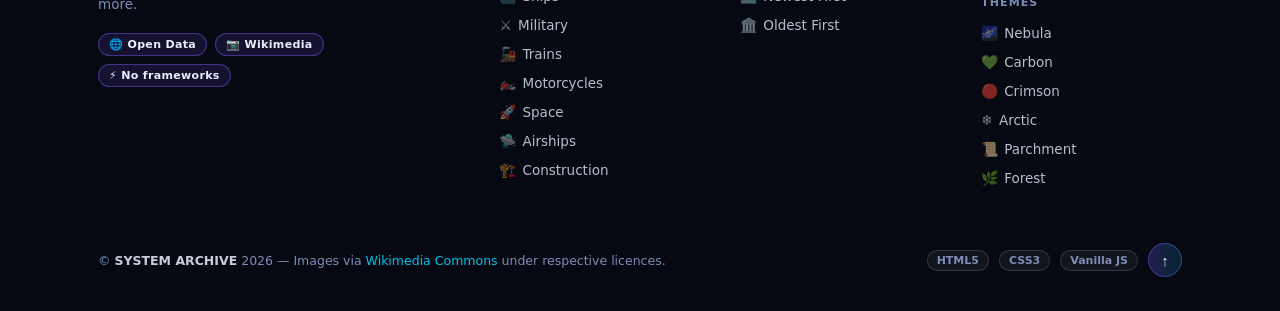
==== commit 750f2556: "feat: rebuild SYSTEM-ARCHIVE as multi-page site" ====
--- a/catalog.html
+++ b/catalog.html
@@ -67,9 +67,114 @@
     </div>
   </main>
 
-  <footer class="foot">
-    <div class="wrap muted">Click any card to open the full detail page.</div>
-  </footer>
+<footer class="foot">
+
+  <!-- ── Stats strip ── -->
+  <div class="foot__stats" id="footStats">
+    <div class="foot__stat">
+      <div class="foot__stat-num" id="fStat1">45</div>
+      <div class="foot__stat-label">Machines</div>
+    </div>
+    <div class="foot__stat">
+      <div class="foot__stat-num" id="fStat2">9</div>
+      <div class="foot__stat-label">Categories</div>
+    </div>
+    <div class="foot__stat">
+      <div class="foot__stat-num" id="fStat3">14</div>
+      <div class="foot__stat-label">Countries</div>
+    </div>
+    <div class="foot__stat">
+      <div class="foot__stat-num" id="fStat4">45</div>
+      <div class="foot__stat-label">With photos</div>
+    </div>
+  </div>
+
+  <div class="wrap">
+
+    <!-- ── Main grid ── -->
+    <div class="foot__main">
+
+      <!-- Brand -->
+      <div>
+        <div class="foot__brand-name">SYSTEM ARCHIVE</div>
+        <p class="foot__tagline">
+          A curated encyclopedia of the world's most remarkable machines —
+          cars, aircraft, ships, tanks, rockets and more.
+        </p>
+        <div class="foot__badges">
+          <span class="foot__badge">🌐 Open Data</span>
+          <span class="foot__badge">📷 Wikimedia</span>
+          <span class="foot__badge">⚡ No frameworks</span>
+        </div>
+      </div>
+
+      <!-- Categories -->
+      <div>
+        <div class="foot__col-title">Categories</div>
+        <ul class="foot__links">
+          <li><a href="./catalog.html?category=cars"><span class="ficon">🚗</span> Cars</a></li>
+          <li><a href="./catalog.html?category=aircraft"><span class="ficon">✈️</span> Aircraft</a></li>
+          <li><a href="./catalog.html?category=ships"><span class="ficon">🚢</span> Ships</a></li>
+          <li><a href="./catalog.html?category=military"><span class="ficon">⚔️</span> Military</a></li>
+          <li><a href="./catalog.html?category=trains"><span class="ficon">🚂</span> Trains</a></li>
+          <li><a href="./catalog.html?category=motorcycles"><span class="ficon">🏍️</span> Motorcycles</a></li>
+          <li><a href="./catalog.html?category=space"><span class="ficon">🚀</span> Space</a></li>
+          <li><a href="./catalog.html?category=airships"><span class="ficon">🛸</span> Airships</a></li>
+          <li><a href="./catalog.html?category=construction"><span class="ficon">🏗️</span> Construction</a></li>
+        </ul>
+      </div>
+
+      <!-- Pages -->
+      <div>
+        <div class="foot__col-title">Pages</div>
+        <ul class="foot__links">
+          <li><a href="./index.html"><span class="ficon">🏠</span> Home</a></li>
+          <li><a href="./catalog.html"><span class="ficon">📚</span> Full Catalog</a></li>
+          <li><a href="./catalog.html?sort=year_desc"><span class="ficon">🆕</span> Newest First</a></li>
+          <li><a href="./catalog.html?sort=year_asc"><span class="ficon">🏛️</span> Oldest First</a></li>
+        </ul>
+      </div>
+
+      <!-- About -->
+      <div>
+        <div class="foot__col-title">About</div>
+        <ul class="foot__links">
+          <li><a href="https://en.wikipedia.org" target="_blank" rel="noreferrer"><span class="ficon">🌍</span> Wikipedia</a></li>
+          <li><a href="https://commons.wikimedia.org" target="_blank" rel="noreferrer"><span class="ficon">🖼️</span> Wikimedia Commons</a></li>
+        </ul>
+        <div style="margin-top:20px">
+          <div class="foot__col-title">Themes</div>
+          <ul class="foot__links">
+            <li><a href="#" onclick="applyTheme('nebula');return false"><span class="ficon">🌌</span> Nebula</a></li>
+            <li><a href="#" onclick="applyTheme('carbon');return false"><span class="ficon">💚</span> Carbon</a></li>
+            <li><a href="#" onclick="applyTheme('crimson');return false"><span class="ficon">🔴</span> Crimson</a></li>
+            <li><a href="#" onclick="applyTheme('arctic');return false"><span class="ficon">❄️</span> Arctic</a></li>
+            <li><a href="#" onclick="applyTheme('parchment');return false"><span class="ficon">📜</span> Parchment</a></li>
+            <li><a href="#" onclick="applyTheme('forest');return false"><span class="ficon">🌿</span> Forest</a></li>
+          </ul>
+        </div>
+      </div>
+
+    </div><!-- /foot__main -->
+
+    <!-- ── Bottom bar ── -->
+    <div class="foot__bottom">
+      <div class="foot__copy">
+        © <strong>SYSTEM ARCHIVE</strong> 2026 —
+        Images via <a href="https://commons.wikimedia.org" target="_blank" rel="noreferrer" style="color:var(--link-color)">Wikimedia Commons</a>
+        under respective licences.
+      </div>
+      <div class="foot__tech">
+        <span class="foot__tech-pill">HTML5</span>
+        <span class="foot__tech-pill">CSS3</span>
+        <span class="foot__tech-pill">Vanilla JS</span>
+        <button class="foot__scroll-top" onclick="window.scrollTo({top:0,behavior:'smooth'})" title="Back to top">↑</button>
+      </div>
+    </div>
+
+  </div><!-- /wrap -->
+</footer>
+
 
   <script src="./js/app.js"></script>
 </body>
--- a/css/styles.css
+++ b/css/styles.css
@@ -779,27 +779,180 @@
 .links a:hover { text-decoration: underline }
 
 /* ════════════════════════════════════════════
-   FOOTER
+   PROFESSIONAL FOOTER
 ════════════════════════════════════════════ */
 .foot {
-  margin-top: 20px;
+  margin-top: 48px;
   border-top: 1px solid var(--border);
   background: var(--foot-bg);
-  padding: 12px 0;
-}
-
-/* ════════════════════════════════════════════
-   RESPONSIVE
-════════════════════════════════════════════ */
-@media (max-width: 980px) {
-  .catgrid { grid-template-columns: repeat(3, minmax(0,1fr)) }
-  .grid    { grid-template-columns: repeat(2, minmax(0,1fr)) }
-  .filters { grid-template-columns: 1fr 1fr }
-  .machine { grid-template-columns: 1fr }
-}
-@media (max-width: 560px) {
-  .catgrid { grid-template-columns: repeat(2, minmax(0,1fr)) }
-  .grid    { grid-template-columns: 1fr }
-  .filters { grid-template-columns: 1fr }
-  .top__inner { flex-wrap: wrap }
-}
+  backdrop-filter: blur(12px);
+  -webkit-backdrop-filter: blur(12px);
+}
+
+.foot__main {
+  display: grid;
+  grid-template-columns: 1.8fr 1fr 1fr 1fr;
+  gap: 40px;
+  padding: 48px 0 40px;
+}
+
+/* ── Brand column ── */
+.foot__brand-name {
+  font-weight: 900;
+  font-size: 1.1rem;
+  letter-spacing: 1.5px;
+  text-transform: uppercase;
+  background: linear-gradient(90deg, var(--brand-from), var(--brand-to));
+  -webkit-background-clip: text;
+  -webkit-text-fill-color: transparent;
+  background-clip: text;
+  display: inline-block;
+}
+.foot__tagline {
+  margin-top: 10px;
+  color: var(--muted);
+  font-size: 13.5px;
+  line-height: 1.55;
+  max-width: 260px;
+}
+.foot__badges {
+  display: flex;
+  gap: 8px;
+  flex-wrap: wrap;
+  margin-top: 18px;
+}
+.foot__badge {
+  font-size: 11px;
+  padding: 4px 10px;
+  border-radius: 999px;
+  border: 1px solid var(--chip-border);
+  background: var(--chip-bg);
+  color: var(--text);
+  font-weight: 600;
+  letter-spacing: .03em;
+}
+
+/* ── Nav columns ── */
+.foot__col-title {
+  font-size: 11px;
+  font-weight: 800;
+  text-transform: uppercase;
+  letter-spacing: .10em;
+  color: var(--muted);
+  margin-bottom: 14px;
+}
+.foot__links {
+  list-style: none;
+  margin: 0;
+  padding: 0;
+  display: flex;
+  flex-direction: column;
+  gap: 10px;
+}
+.foot__links a {
+  font-size: 13.5px;
+  color: var(--text);
+  opacity: .78;
+  transition: opacity var(--t);
+  display: inline-flex;
+  align-items: center;
+  gap: 6px;
+}
+.foot__links a:hover { opacity: 1 }
+.foot__links a .ficon {
+  font-size: 14px;
+  opacity: .65;
+}
+
+/* ── Stats row ── */
+.foot__stats {
+  display: flex;
+  gap: 0;
+  border-top: 1px solid var(--border);
+  border-bottom: 1px solid var(--border);
+  margin-bottom: 0;
+}
+.foot__stat {
+  flex: 1;
+  padding: 18px 20px;
+  text-align: center;
+  border-right: 1px solid var(--border);
+}
+.foot__stat:last-child { border-right: none }
+.foot__stat-num {
+  font-size: 1.45rem;
+  font-weight: 900;
+  background: linear-gradient(90deg, var(--num-from), var(--num-to));
+  -webkit-background-clip: text;
+  -webkit-text-fill-color: transparent;
+  background-clip: text;
+  line-height: 1;
+}
+.foot__stat-label {
+  font-size: 11px;
+  color: var(--muted);
+  margin-top: 4px;
+  text-transform: uppercase;
+  letter-spacing: .07em;
+  font-weight: 600;
+}
+
+/* ── Bottom bar ── */
+.foot__bottom {
+  display: flex;
+  align-items: center;
+  justify-content: space-between;
+  gap: 14px;
+  flex-wrap: wrap;
+  padding: 16px 0;
+}
+.foot__copy {
+  font-size: 12.5px;
+  color: var(--muted);
+}
+.foot__copy strong {
+  color: var(--text);
+  opacity: .85;
+}
+.foot__tech {
+  display: flex;
+  gap: 10px;
+  align-items: center;
+  flex-wrap: wrap;
+}
+.foot__tech-pill {
+  font-size: 11px;
+  padding: 3px 9px;
+  border-radius: 999px;
+  border: 1px solid var(--chip2-border);
+  background: var(--chip2-bg);
+  color: var(--muted);
+  font-weight: 600;
+}
+.foot__scroll-top {
+  width: 34px; height: 34px;
+  border-radius: 50%;
+  border: 1px solid var(--btn-border);
+  background: var(--btn-bg);
+  color: var(--text);
+  cursor: pointer;
+  font-size: 15px;
+  display: flex; align-items: center; justify-content: center;
+  transition: transform var(--t), border-color var(--t);
+  flex-shrink: 0;
+}
+.foot__scroll-top:hover {
+  transform: translateY(-2px);
+  border-color: var(--btn-hborder);
+}
+
+/* ── Responsive ── */
+@media (max-width: 860px) {
+  .foot__main { grid-template-columns: 1fr 1fr; gap: 28px; padding: 36px 0 28px }
+}
+@media (max-width: 520px) {
+  .foot__main { grid-template-columns: 1fr; gap: 24px }
+  .foot__stats { flex-wrap: wrap }
+  .foot__stat  { min-width: 50%; border-bottom: 1px solid var(--border) }
+  .foot__bottom { flex-direction: column; text-align: center }
+}
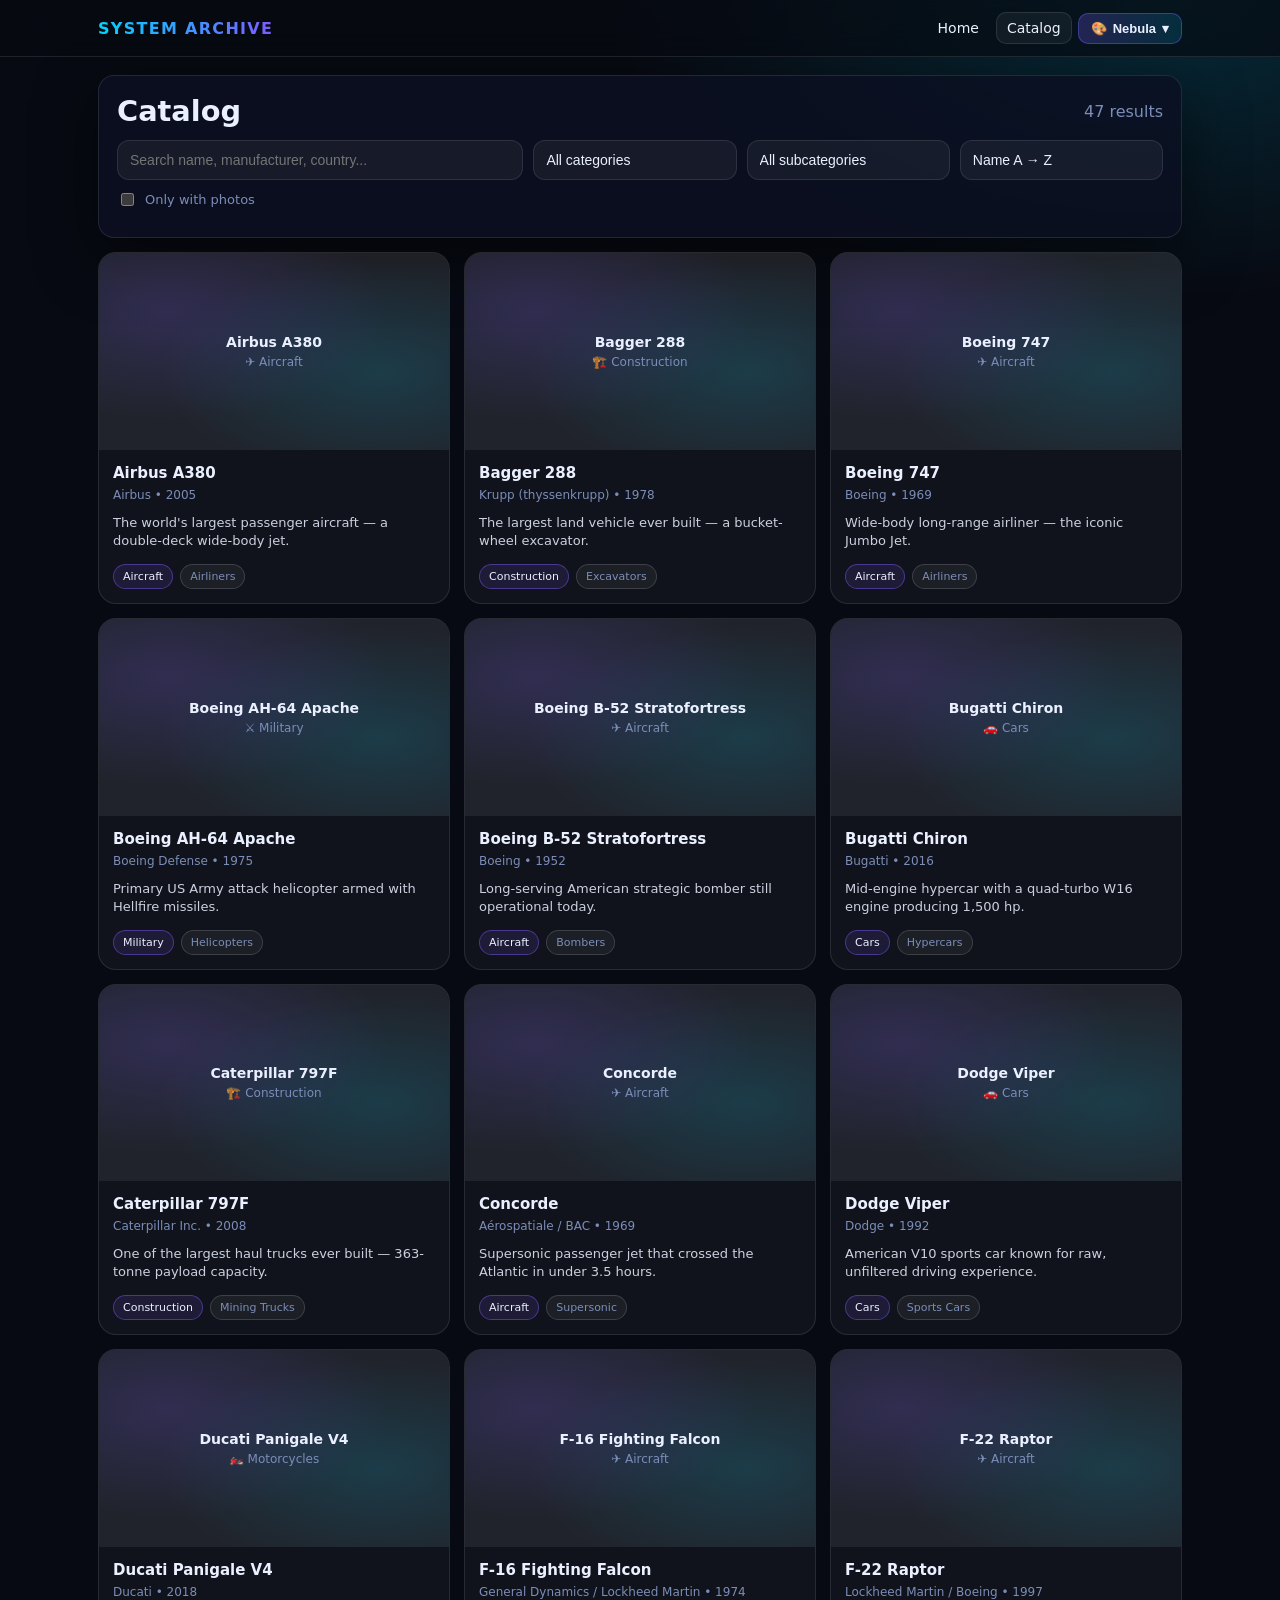
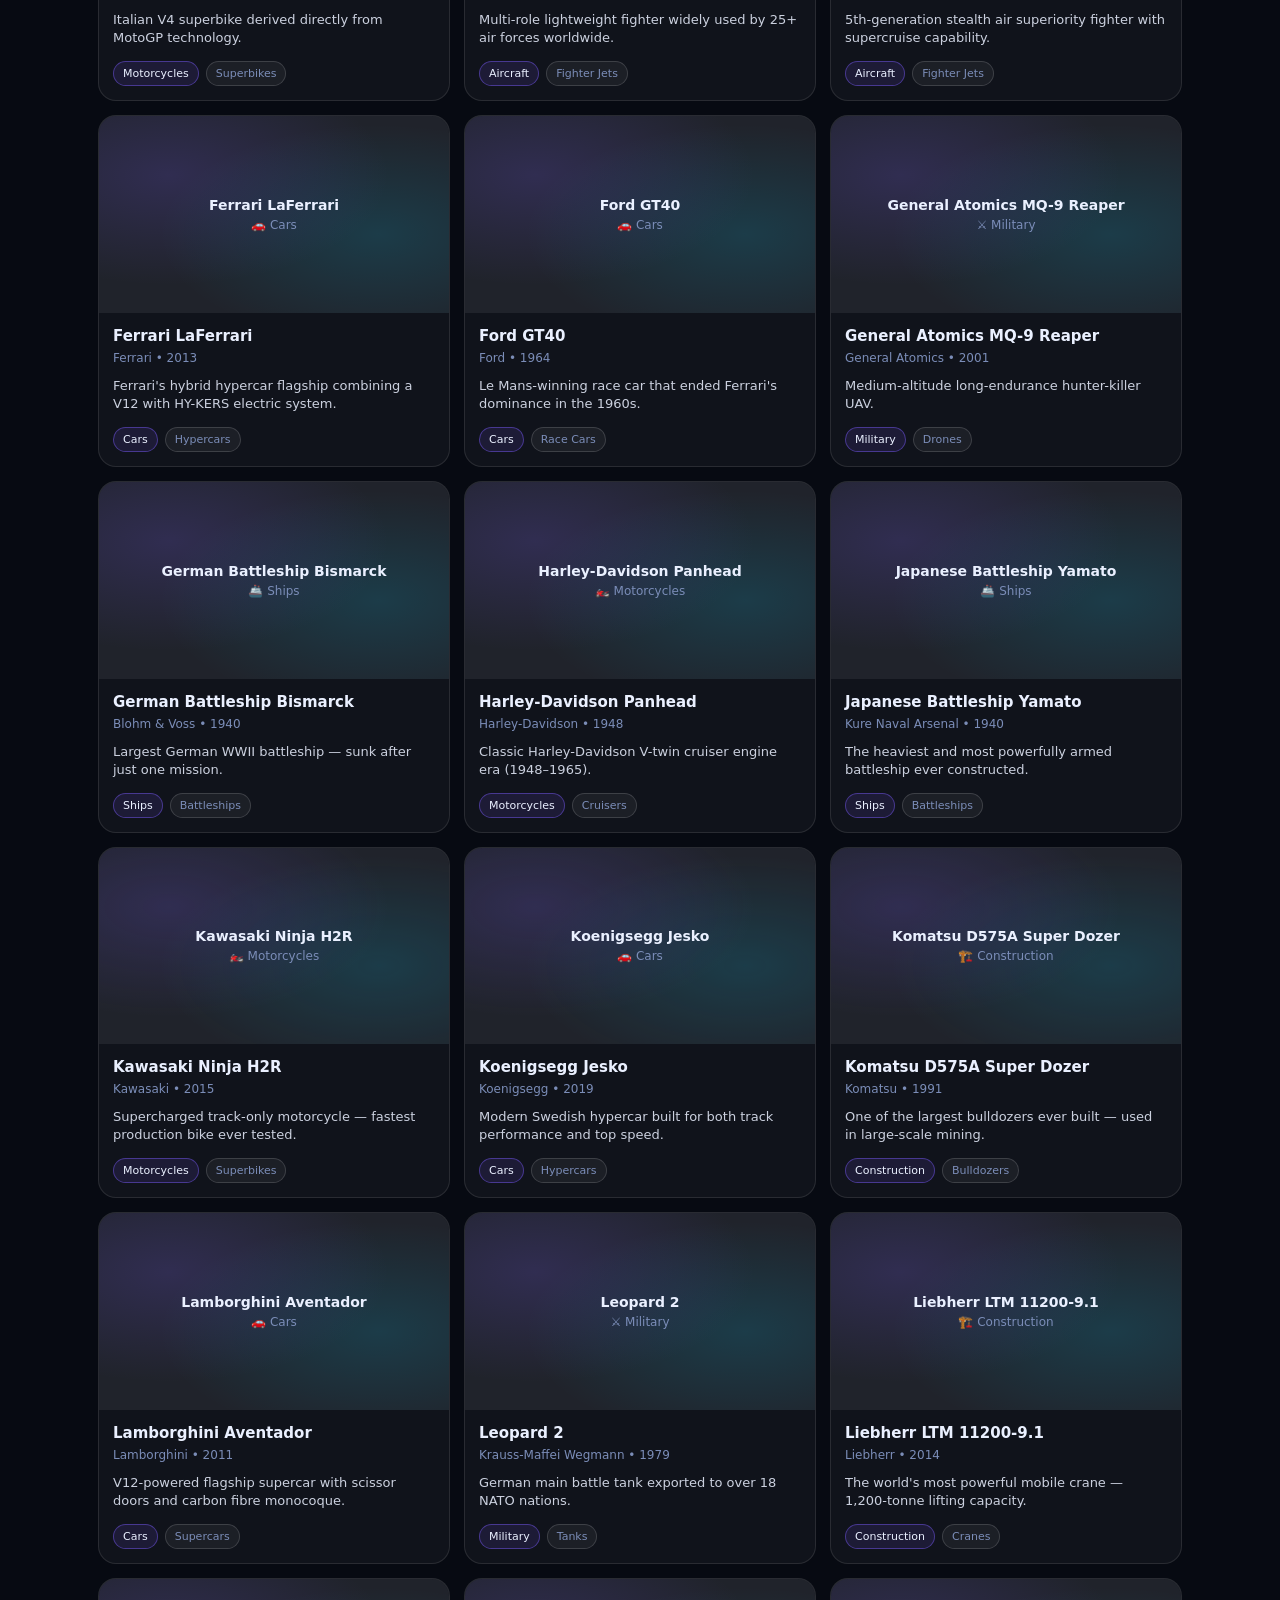
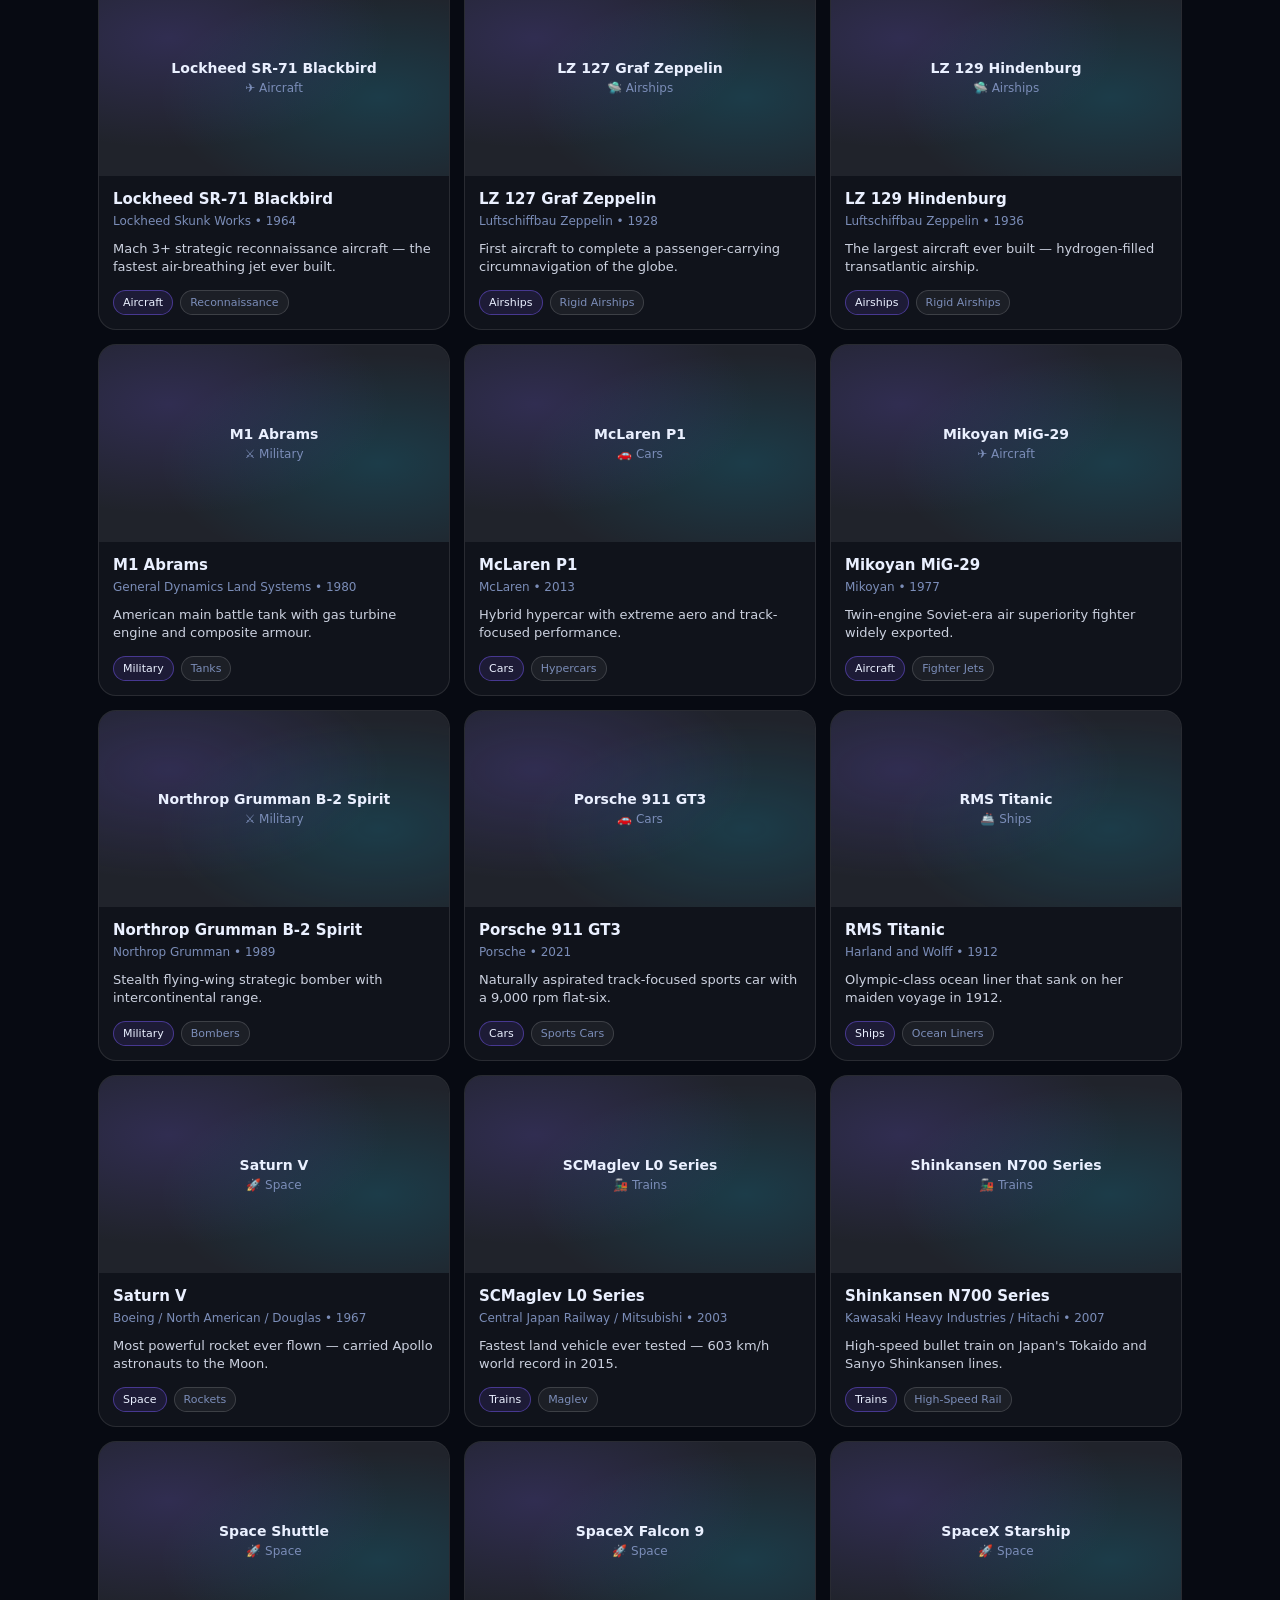
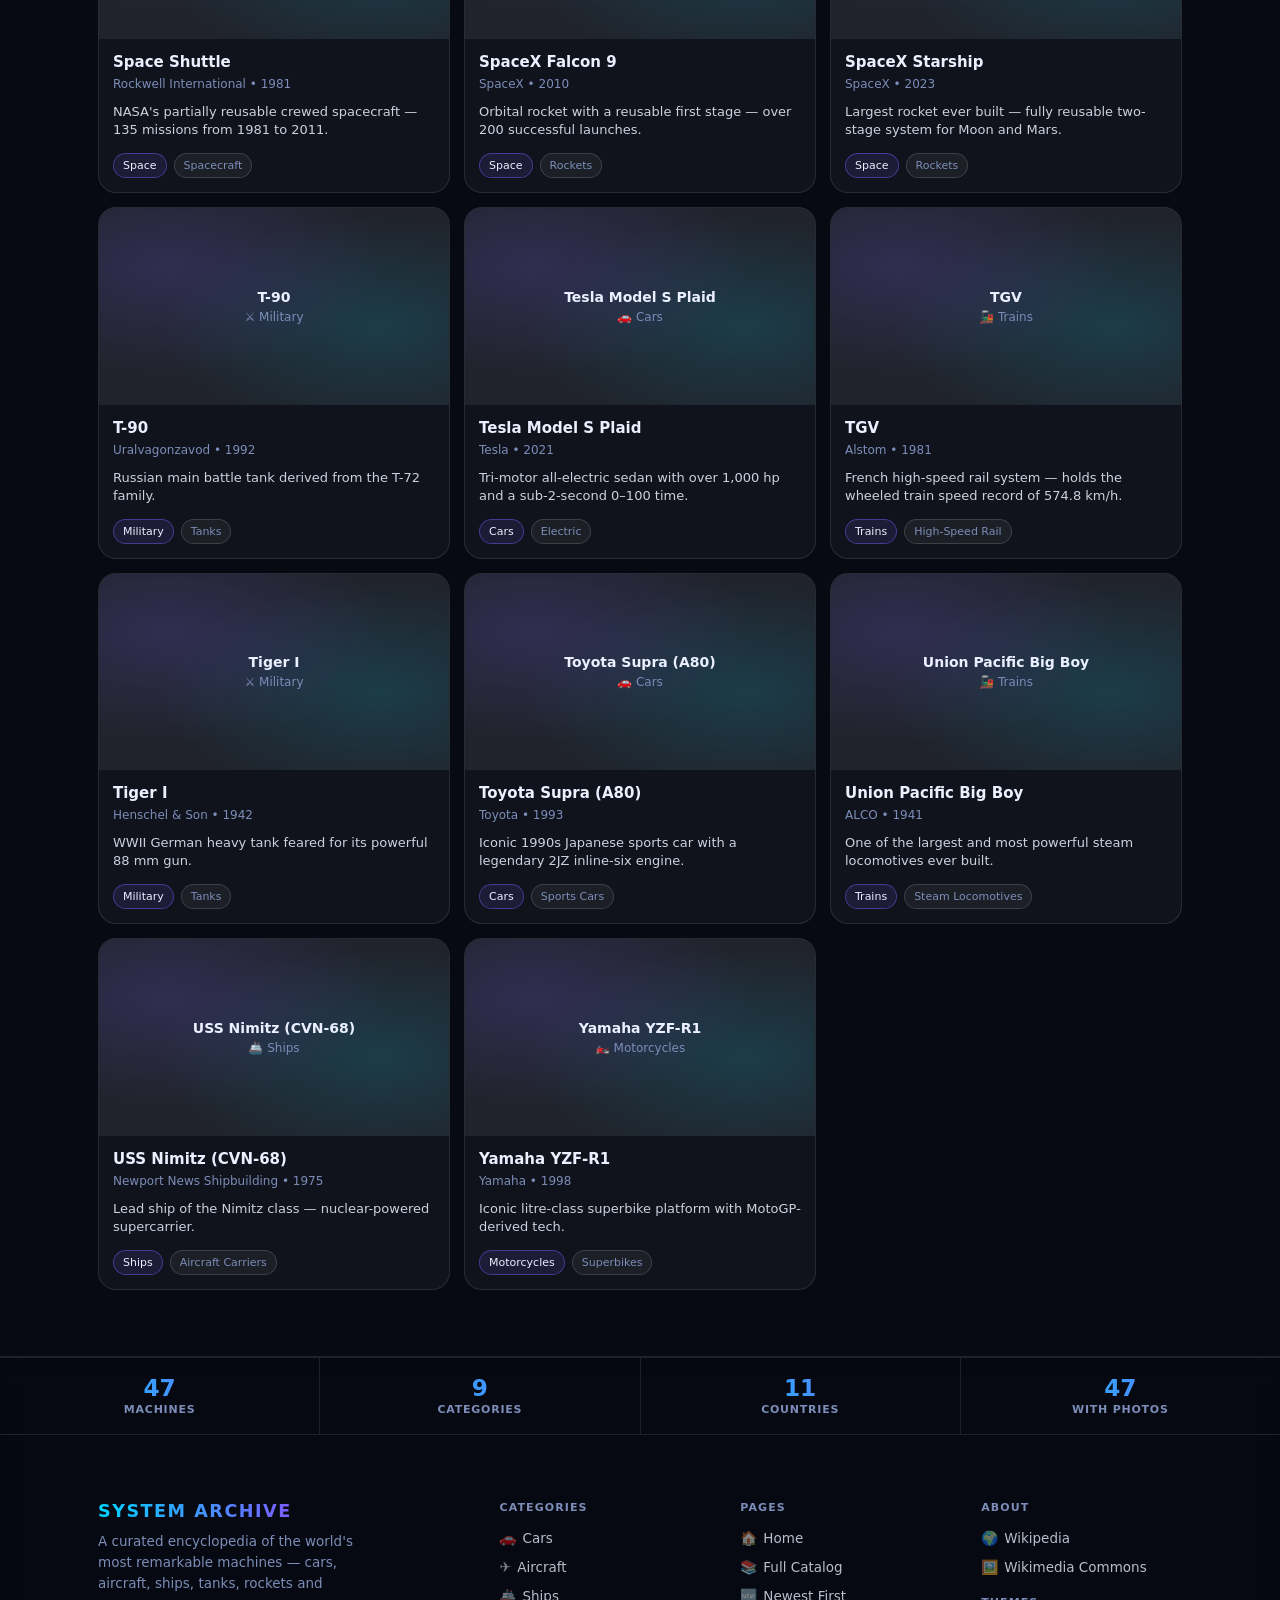
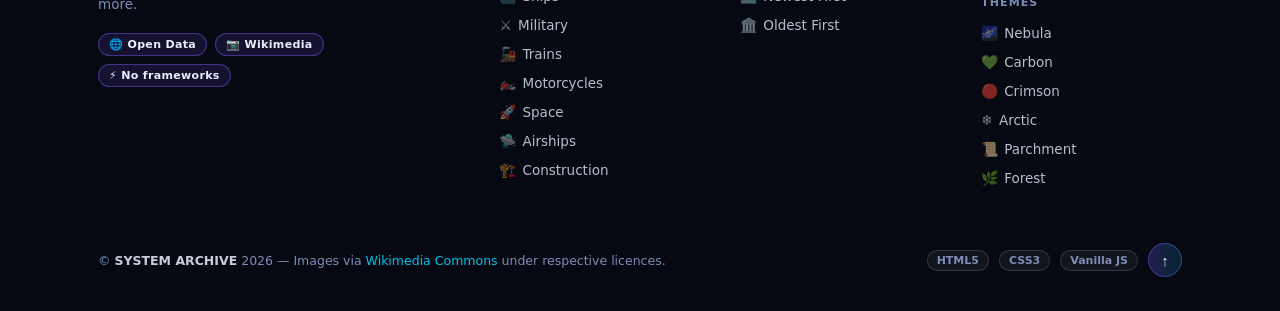
==== commit 2c061ff5: "feat: rebuild SYSTEM-ARCHIVE as multi-page site" ====
--- a/catalog.html
+++ b/catalog.html
@@ -69,7 +69,6 @@
 
 <footer class="foot">
 
-  <!-- ── Stats strip ── -->
   <div class="foot__stats" id="footStats">
     <div class="foot__stat">
       <div class="foot__stat-num" id="fStat1">45</div>
@@ -90,11 +89,8 @@
   </div>
 
   <div class="wrap">
-
-    <!-- ── Main grid ── -->
     <div class="foot__main">
 
-      <!-- Brand -->
       <div>
         <div class="foot__brand-name">SYSTEM ARCHIVE</div>
         <p class="foot__tagline">
@@ -108,7 +104,6 @@
         </div>
       </div>
 
-      <!-- Categories -->
       <div>
         <div class="foot__col-title">Categories</div>
         <ul class="foot__links">
@@ -124,7 +119,6 @@
         </ul>
       </div>
 
-      <!-- Pages -->
       <div>
         <div class="foot__col-title">Pages</div>
         <ul class="foot__links">
@@ -135,7 +129,6 @@
         </ul>
       </div>
 
-      <!-- About -->
       <div>
         <div class="foot__col-title">About</div>
         <ul class="foot__links">
@@ -155,9 +148,8 @@
         </div>
       </div>
 
-    </div><!-- /foot__main -->
+    </div>
 
-    <!-- ── Bottom bar ── -->
     <div class="foot__bottom">
       <div class="foot__copy">
         © <strong>SYSTEM ARCHIVE</strong> 2026 —
@@ -172,8 +164,9 @@
       </div>
     </div>
 
-  </div><!-- /wrap -->
+  </div>
 </footer>
+
 
 
   <script src="./js/app.js"></script>
